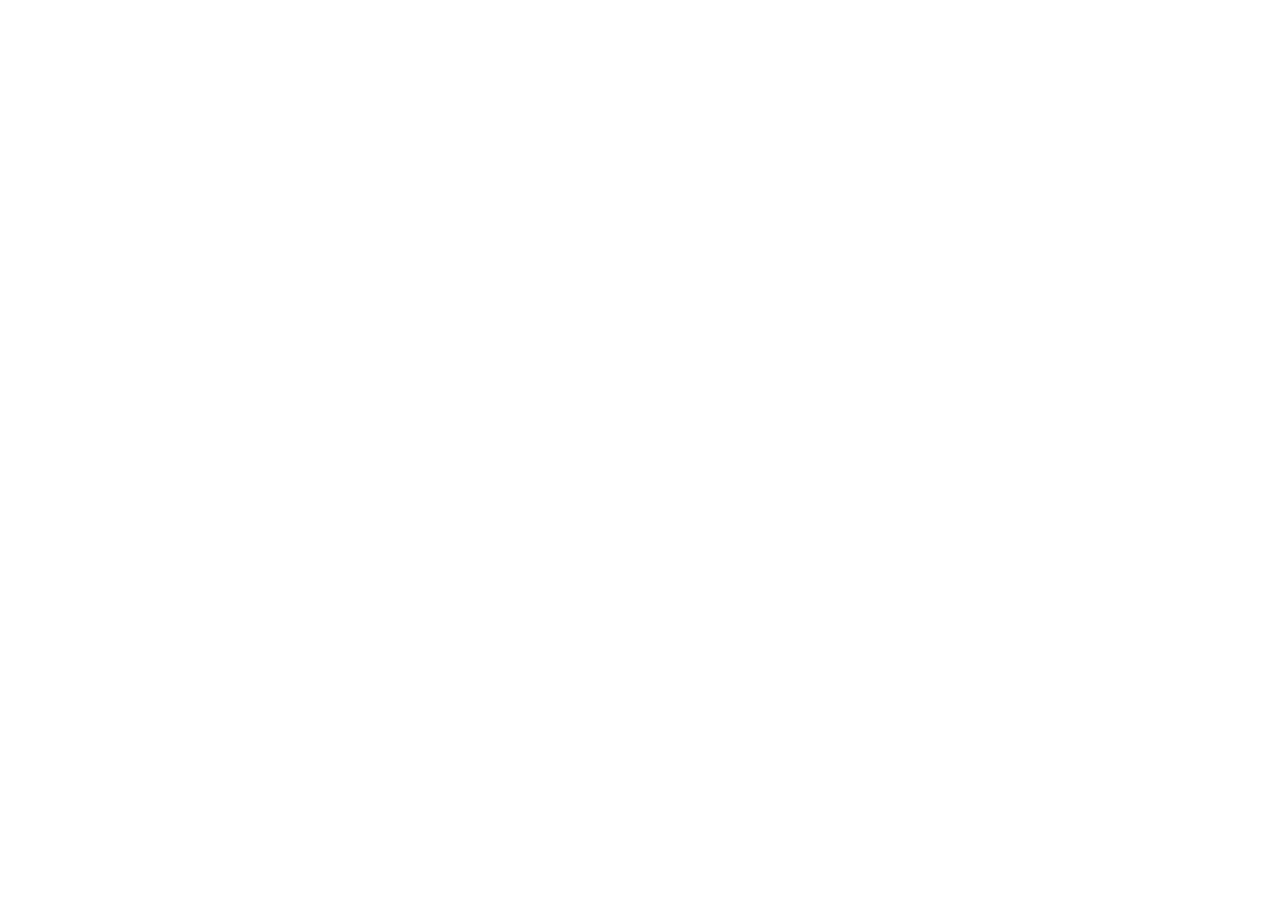
==== frontend/index.html @ 1128c551 "Patient Churn Predictor & Retention Advisor 2 - React + FastAPI + Enriched ML Model" ====
<!doctype html>
<html lang="en">
  <head>
    <meta charset="UTF-8" />
    <link rel="icon" href="data:image/svg+xml,<svg xmlns=%22http://www.w3.org/2000/svg%22 viewBox=%220 0 100 100%22><text y=%22.9em%22 font-size=%2290%22>🏥</text></svg>" />
    <meta name="viewport" content="width=device-width, initial-scale=1.0" />
    <meta name="description" content="AI-powered Patient Churn & Retention Advisor. Predict churn %, diagnosed churn reason, and targeted retention advice." />
    <title>Patient Churn & Retention Advisor 2</title>
  </head>
  <body>
    <div id="root"></div>
    <script type="module" src="/src/main.jsx"></script>
  </body>
</html>
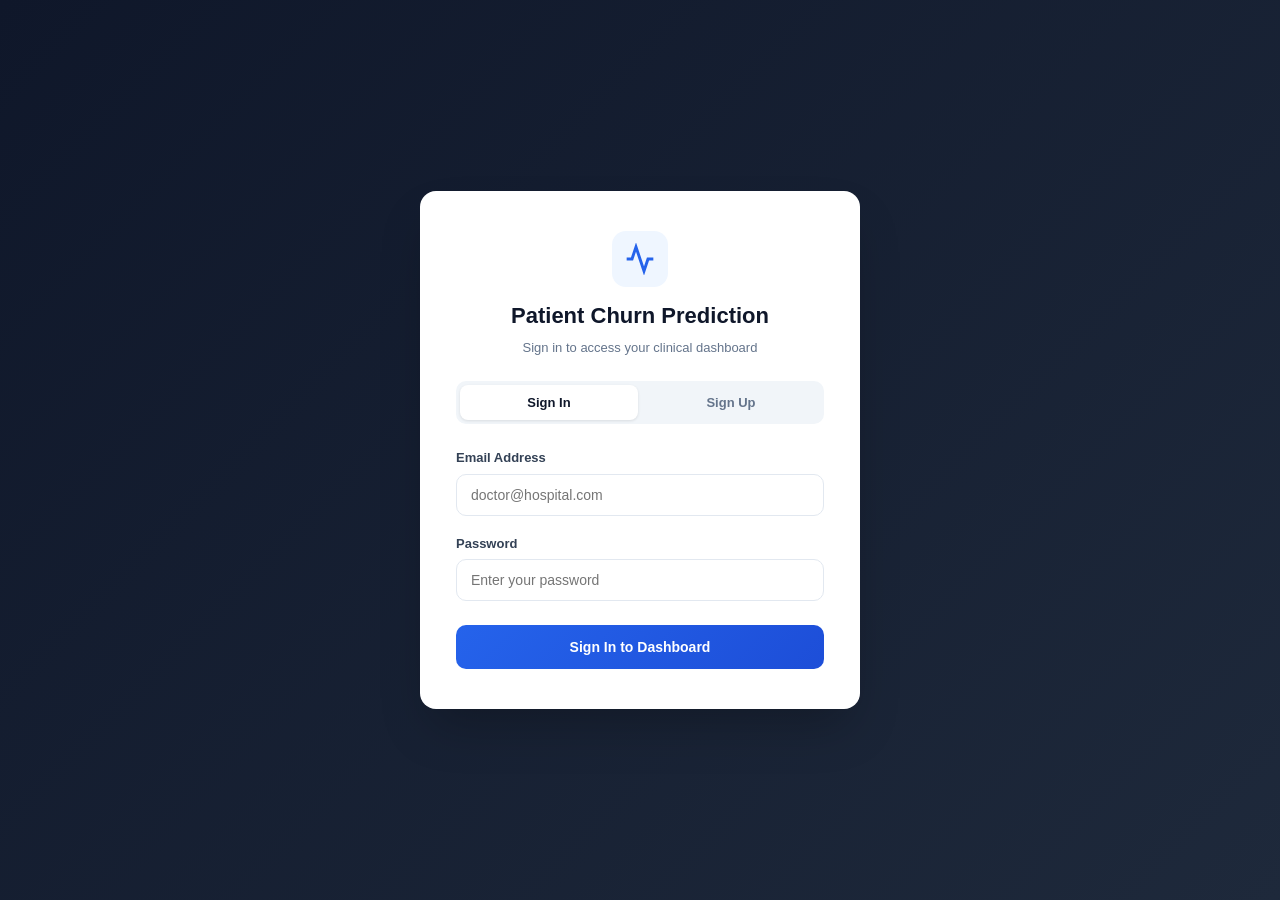
==== commit f1f360a5: "Clean project and fix application runtime" ====
--- a/frontend/index.html
+++ b/frontend/index.html
@@ -1,14 +1,341 @@
-<!doctype html>
+<!DOCTYPE html>
 <html lang="en">
-  <head>
-    <meta charset="UTF-8" />
-    <link rel="icon" href="data:image/svg+xml,<svg xmlns=%22http://www.w3.org/2000/svg%22 viewBox=%220 0 100 100%22><text y=%22.9em%22 font-size=%2290%22>🏥</text></svg>" />
-    <meta name="viewport" content="width=device-width, initial-scale=1.0" />
-    <meta name="description" content="AI-powered Patient Churn & Retention Advisor. Predict churn %, diagnosed churn reason, and targeted retention advice." />
-    <title>Patient Churn & Retention Advisor 2</title>
-  </head>
-  <body>
-    <div id="root"></div>
-    <script type="module" src="/src/main.jsx"></script>
-  </body>
+<head>
+  <meta charset="UTF-8" />
+  <meta name="viewport" content="width=device-width, initial-scale=1.0" />
+  <title>Patient Churn & Retention Advisor</title>
+  <link rel="stylesheet" href="/frontend/style.css" />
+</head>
+<body>
+  <!-- Login View -->
+  <div id="login-view" class="login-page-container hidden">
+    <div class="login-card">
+      <div class="login-header">
+        <div class="login-logo-badge">
+          <svg width="32" height="32" viewBox="0 0 24 24" fill="none" stroke="#2563eb" stroke-width="2.2">
+            <path d="M22 12h-4l-3 9L9 3l-3 9H2" />
+          </svg>
+        </div>
+        <h2>Patient Churn Prediction</h2>
+        <p class="login-subtitle" id="login-subtitle">Sign in to access your clinical dashboard</p>
+      </div>
+
+      <div class="login-tabs">
+        <button type="button" id="tab-signin" class="login-tab active" onclick="setLoginMode('signin')">Sign In</button>
+        <button type="button" id="tab-signup" class="login-tab" onclick="setLoginMode('signup')">Sign Up</button>
+      </div>
+
+      <div id="login-error" class="login-error-banner hidden"></div>
+
+      <form id="login-form" class="login-form" onsubmit="handleLoginSubmit(event)">
+        <div id="login-name-field" class="login-field hidden">
+          <label for="login-name">Full Name</label>
+          <input id="login-name" type="text" placeholder="Dr. Jane Smith" />
+        </div>
+
+        <div class="login-field">
+          <label for="login-email">Email Address</label>
+          <input id="login-email" type="email" placeholder="doctor@hospital.com" required />
+        </div>
+
+        <div class="login-field">
+          <label for="login-password">Password</label>
+          <input id="login-password" type="password" placeholder="Enter your password" required minlength="6" />
+        </div>
+
+        <button type="submit" id="login-submit-btn" class="login-submit-btn">Sign In to Dashboard</button>
+      </form>
+    </div>
+  </div>
+
+  <!-- App Layout -->
+  <div id="app-layout" class="app-layout hidden">
+    <aside class="app-nav-sidebar">
+      <div class="nav-brand">
+        <div class="nav-brand-icon">
+          <svg width="20" height="20" viewBox="0 0 24 24" fill="none" stroke="#ffffff" stroke-width="2.2"><path d="M22 12h-4l-3 9L9 3l-3 9H2" /></svg>
+        </div>
+        <div>
+          <span class="nav-brand-name">Patient Churn</span>
+          <span class="nav-brand-sub">Prediction</span>
+        </div>
+      </div>
+      <nav class="nav-links">
+        <button type="button" id="nav-home" class="nav-link active" onclick="navigate('home')">
+          <span class="nav-icon"><svg width="18" height="18" viewBox="0 0 24 24" fill="none" stroke="currentColor" stroke-width="2" stroke-linecap="round" stroke-linejoin="round"><path d="M3 9l9-7 9 7v11a2 2 0 0 1-2 2H5a2 2 0 0 1-2-2z" /><polyline points="9 22 9 12 15 12 15 22" /></svg></span>
+          <span class="nav-label">Home</span>
+        </button>
+        <button type="button" id="nav-cohort" class="nav-link" onclick="navigate('cohort')">
+          <span class="nav-icon"><svg width="18" height="18" viewBox="0 0 24 24" fill="none" stroke="currentColor" stroke-width="2" stroke-linecap="round" stroke-linejoin="round"><line x1="18" y1="20" x2="18" y2="10" /><line x1="12" y1="20" x2="12" y2="4" /><line x1="6" y1="20" x2="6" y2="14" /></svg></span>
+          <span class="nav-label">Cohort Analysis</span>
+        </button>
+        <button type="button" id="nav-advisor" class="nav-link" onclick="navigate('advisor')">
+          <span class="nav-icon"><svg width="18" height="18" viewBox="0 0 24 24" fill="none" stroke="currentColor" stroke-width="2" stroke-linecap="round" stroke-linejoin="round"><path d="M16 21v-2a4 4 0 0 0-4-4H6a4 4 0 0 0-4 4v2" /><circle cx="9" cy="7" r="4" /><path d="M22 21v-2a4 4 0 0 0-3-3.87" /><path d="M16 3.13a4 4 0 0 1 0 7.75" /></svg></span>
+          <span class="nav-label">Retention Advisor</span>
+        </button>
+      </nav>
+      <div class="nav-user-card">
+        <div class="nav-user-left">
+          <div class="nav-user-avatar" id="nav-user-initial">D</div>
+          <div class="nav-user-info">
+            <span class="nav-user-name" id="nav-user-name">Doctor</span>
+            <span class="nav-user-email" id="nav-user-email">doctor@hospital.com</span>
+          </div>
+        </div>
+        <button class="sidebar-signout-btn" onclick="signout()" title="Sign Out">Sign Out</button>
+      </div>
+    </aside>
+
+    <main class="main-content">
+      <header class="app-header-bar">
+        <div class="header-left">
+          <div class="header-brand">
+            <div class="header-brand-icon">
+              <svg width="22" height="22" viewBox="0 0 24 24" fill="none" stroke="#ffffff" stroke-width="2.2"><path d="M22 12h-4l-3 9L9 3l-3 9H2" /></svg>
+            </div>
+            <div>
+              <span class="header-brand-name">Patient Churn Prediction</span>
+              <span class="header-brand-sub">Patient Retention Advisor</span>
+            </div>
+          </div>
+          <span class="health-badge" id="health-badge"><span class="health-dot"></span> Model Service Connected</span>
+        </div>
+        <div class="header-right">
+          <div class="header-user-welcome">
+            <span class="user-greeting" id="header-greeting">Welcome</span>
+          </div>
+        </div>
+      </header>
+
+      <div class="main-scroll">
+        <!-- HOME VIEW -->
+        <div id="view-home" class="view-section hidden">
+          <div class="view-container">
+            <div class="view-badge">Patient Retention Advisor</div>
+            <h1 class="view-title">Welcome to Patient Churn Prediction</h1>
+            <p class="view-subtitle-blue">Patient Retention & Risk Management Platform</p>
+            <p class="view-desc">Identify churn risk, understand patient needs, and take targeted retention actions.</p>
+
+            <div class="home-cards">
+              <div class="home-card">
+                <div class="home-card-icon" style="background: #eff6ff">
+                  <svg width="28" height="28" viewBox="0 0 24 24" fill="none" stroke="#2563eb" stroke-width="2">
+                    <path d="M16 21v-2a4 4 0 0 0-4-4H6a4 4 0 0 0-4 4v2" />
+                    <circle cx="9" cy="7" r="4" />
+                    <path d="M22 21v-2a4 4 0 0 0-3-3.87" />
+                    <path d="M16 3.13a4 4 0 0 1 0 7.75" />
+                  </svg>
+                </div>
+                <h3>Predict a Patient</h3>
+                <p>Enter individual patient details to predict churn risk and receive a personalized retention recommendation.</p>
+                <button class="home-card-btn primary" onclick="navigate('advisor')">Predict Patient</button>
+              </div>
+
+              <div class="home-card">
+                <div class="home-card-icon" style="background: #f0fdf4">
+                  <svg width="28" height="28" viewBox="0 0 24 24" fill="none" stroke="#22c55e" stroke-width="2">
+                    <line x1="18" y1="20" x2="18" y2="10" />
+                    <line x1="12" y1="20" x2="12" y2="4" />
+                    <line x1="6" y1="20" x2="6" y2="14" />
+                  </svg>
+                </div>
+                <h3>Analyze Patient Dataset</h3>
+                <p>Upload a CSV or Excel dataset to evaluate churn risk across multiple patients, identify at-risk patients, and prioritize retention actions.</p>
+                <button class="home-card-btn outline" onclick="navigate('cohort')">Upload Dataset</button>
+              </div>
+            </div>
+
+            <div class="how-it-works">
+              <h4>HOW PATIENT CHURN PREDICTION WORKS</h4>
+              <div class="steps-row">
+                <div class="step-item">
+                  <div class="step-box"><span class="step-num">STEP 1</span><span class="step-label">Enter Patient Data</span></div>
+                </div>
+                <div class="step-item"><span class="step-arrow">&rarr;</span>
+                  <div class="step-box"><span class="step-num">STEP 2</span><span class="step-label">Predict Churn Risk</span></div>
+                </div>
+                <div class="step-item"><span class="step-arrow">&rarr;</span>
+                  <div class="step-box"><span class="step-num">STEP 3</span><span class="step-label">Get Retention Advice</span></div>
+                </div>
+                <div class="step-item"><span class="step-arrow">&rarr;</span>
+                  <div class="step-box"><span class="step-num">STEP 4</span><span class="step-label">Take Action</span></div>
+                </div>
+              </div>
+            </div>
+
+            <div id="analytics-dashboard" class="hidden" style="margin-top:40px; border-top:1px solid #e5e7eb; padding-top:40px;">
+              <h2 class="view-title" style="font-size:24px;">My Analytics Dashboard</h2>
+              <p class="view-desc" style="margin-bottom:24px;">Track your patient prediction history, cohort uploads, and risk distribution metrics.</p>
+
+              <div class="analytics-cards">
+                <div class="an-card"><span class="an-val" id="an-total">0</span><span class="an-label">Total Evaluated</span></div>
+                <div class="an-card"><span class="an-val" id="an-avg-risk">0%</span><span class="an-label">Avg Churn Risk</span></div>
+                <div class="an-card danger"><span class="an-val" id="an-high">0</span><span class="an-label">High Risk</span></div>
+                <div class="an-card warning"><span class="an-val" id="an-med">0</span><span class="an-label">Medium Risk</span></div>
+                <div class="an-card success"><span class="an-val" id="an-low">0</span><span class="an-label">Low Risk</span></div>
+              </div>
+            </div>
+          </div>
+        </div>
+
+        <!-- COHORT VIEW -->
+        <div id="view-cohort" class="view-section hidden">
+          <div class="view-container" id="cohort-print-area">
+            <div class="view-header-row">
+              <div>
+                <h1 class="view-title">Analyze Patient Cohort</h1>
+                <p class="view-desc">Upload a patient CSV or Excel file to evaluate churn risk across multiple patients and prioritize retention actions.</p>
+              </div>
+              <button id="clear-dataset-btn" class="clear-dataset-btn hidden" onclick="handleClearDataset()">Clear Dataset & Upload New</button>
+            </div>
+
+            <div id="cohort-drop" class="cohort-drop" onclick="document.getElementById('csv-upload').click()">
+              <input type="file" id="csv-upload" accept=".csv" class="hidden" onchange="handleFileUpload(event)" />
+              <div class="drop-icon-box">
+                <svg width="32" height="32" viewBox="0 0 24 24" fill="none" stroke="#2563eb" stroke-width="2">
+                  <path d="M21 15v4a2 2 0 0 1-2 2H5a2 2 0 0 1-2-2v-4" />
+                  <polyline points="17 8 12 3 7 8" />
+                  <line x1="12" y1="3" x2="12" y2="15" />
+                </svg>
+              </div>
+              <p><strong>Drag & drop your patient CSV or Excel file here</strong></p>
+              <p class="drop-hint">or click to browse from your device</p>
+              <button type="button" class="browse-btn" onclick="event.stopPropagation(); document.getElementById('csv-upload').click()">Browse Files</button>
+              <p class="drop-hint">Supported formats: CSV, Excel (.xlsx, .xls)</p>
+            </div>
+
+            <div id="upload-status" class="upload-status hidden" style="text-align:center; padding:20px; font-weight:bold;">Uploading and processing...</div>
+            <div id="upload-error" class="view-error hidden"></div>
+
+            <div id="cohort-content" class="hidden">
+              <div class="cohort-summary">
+                <div class="cs-card total"><span class="cs-label">TOTAL PATIENTS</span><span class="cs-val" id="c-total">0</span></div>
+                <div class="cs-card high"><span class="cs-label">HIGH RISK</span><span class="cs-val" id="c-high">0</span></div>
+                <div class="cs-card medium"><span class="cs-label">MEDIUM RISK</span><span class="cs-val" id="c-med">0</span></div>
+                <div class="cs-card low"><span class="cs-label">LOW RISK</span><span class="cs-val" id="c-low">0</span></div>
+              </div>
+
+          <div class="charts-row">
+            <div class="chart-card">
+              <h3>Patient Risk Distribution</h3>
+              <div class="bar-chart" id="patient-risk-bars"></div>
+            </div>
+            <div class="chart-card">
+              <h3>Churn Probability Distribution</h3>
+              <div class="histogram" id="prob-histogram"></div>
+            </div>
+          </div>
+
+          <div class="chart-card" style="margin-top: 20px;">
+            <h3>Risk Proportion</h3>
+            <div class="risk-pie" id="risk-pie-container"></div>
+          </div>
+
+          <div class="filter-pills" style="display:flex; justify-content:space-between; align-items:center;">
+            <div>
+              <h3>Patients Cohort List</h3>
+              <div class="pills-row" style="margin-top:10px;">
+                <button class="pill active" id="pill-all" onclick="filterCohort('all')">All</button>
+                <button class="pill" id="pill-high" onclick="filterCohort('high')">High Risk</button>
+                <button class="pill" id="pill-medium" onclick="filterCohort('medium')">Medium Risk</button>
+                <button class="pill" id="pill-low" onclick="filterCohort('low')">Low Risk</button>
+              </div>
+            </div>
+            <div style="display:flex; gap:10px; align-items:center;">
+              <select id="cohort-gender-filter" onchange="filterCohortGender(this.value)" style="padding:8px 12px; border-radius:6px; border:1px solid #ccc;">
+                <option value="all">All Genders</option>
+                <option value="male">Male</option>
+                <option value="female">Female</option>
+              </select>
+              <select id="cohort-age-filter" onchange="filterCohortAge(this.value)" style="padding:8px 12px; border-radius:6px; border:1px solid #ccc;">
+                <option value="all">All Ages</option>
+                <option value="<30">&lt; 30</option>
+                <option value="30-50">30 - 50</option>
+                <option value=">50">&gt; 50</option>
+              </select>
+              <input type="text" id="cohort-search" placeholder="Search Patient ID..." onkeyup="filterCohortSearch(event)" style="padding:8px 12px; border-radius:6px; border:1px solid #ccc; min-width:250px;"/>
+            </div>
+          </div>
+
+              <div class="cohort-table-wrap">
+                <table class="cohort-table" id="cohort-table">
+                  <thead id="cohort-table-head"></thead>
+                  <tbody id="cohort-table-body"></tbody>
+                </table>
+              </div>
+
+              <!-- Pagination Controls -->
+              <div id="pagination-controls" class="pagination-controls hidden">
+                <button class="page-btn" id="page-prev" onclick="prevPage()">Previous</button>
+                <span class="page-info">
+                  Page <strong id="page-current">1</strong> of <strong id="page-total">1</strong> (<span id="page-records">0</span> records)
+                </span>
+                <button class="page-btn" id="page-next" onclick="nextPage()">Next</button>
+              </div>
+            </div>
+          </div>
+        </div>
+
+        <!-- ADVISOR VIEW -->
+        <div id="view-advisor" class="view-section hidden">
+          <div class="view-container">
+            <button class="back-btn" onclick="navigate('cohort')" style="background:none;border:none;color:#2563eb;cursor:pointer;font-weight:600;margin-bottom:20px;padding:0;">&larr; Back to Cohort</button>
+            
+            <div id="adv-empty" class="hidden">
+              <h1 class="view-title">Retention Advisor</h1>
+              <p class="view-desc">No patient selected. Please navigate to Cohort Analysis, upload a dataset, and click on a patient.</p>
+            </div>
+
+            <div id="adv-card" class="patient-details-card hidden" style="background:#fff;border-radius:8px;padding:24px;box-shadow:0 4px 6px -1px rgb(0 0 0 / 0.1), 0 2px 4px -2px rgb(0 0 0 / 0.1);margin:0 auto;">
+              <!-- Header -->
+              <div style="display:flex;justify-content:space-between;align-items:center;border-bottom:1px solid #e5e7eb;padding-bottom:16px;margin-bottom:24px;">
+                <div style="display:flex;align-items:center;gap:12px;">
+                  <div style="background:#2563eb;color:white;width:48px;height:48px;border-radius:12px;display:flex;align-items:center;justify-content:center;font-weight:bold;font-size:24px;" id="adv-icon">P</div>
+                  <div>
+                    <h2 style="margin:0;fontSize:22px;color:#111827;">Patient Details — <span id="adv-patient-id"></span></h2>
+                    <p style="margin:0;fontSize:14px;color:#6b7280;">Comprehensive Profile & Churn Assessment</p>
+                  </div>
+                </div>
+              </div>
+
+              <!-- Top Cards -->
+              <div style="display:grid;grid-template-columns:1fr 1fr 1fr;gap:16px;background:#f8fafc;padding:20px;border-radius:8px;margin-bottom:16px;">
+                <div>
+                  <div style="font-size:12px;font-weight:bold;color:#64748b;letter-spacing:0.5px;margin-bottom:8px;">CHURN PROBABILITY</div>
+                  <div style="font-size:28px;font-weight:bold;color:#2563eb;" id="adv-prob">0%</div>
+                </div>
+                <div>
+                  <div style="font-size:12px;font-weight:bold;color:#64748b;letter-spacing:0.5px;margin-bottom:8px;">RISK TIER</div>
+                  <div><span id="adv-risk-tag" style="color:white;padding:6px 12px;border-radius:6px;font-size:14px;font-weight:bold;">Risk</span></div>
+                </div>
+                <div>
+                  <div style="font-size:12px;font-weight:bold;color:#64748b;letter-spacing:0.5px;margin-bottom:8px;">PREDICTION STATUS</div>
+                  <div style="font-size:18px;font-weight:bold;color:#111827;" id="adv-status">Status</div>
+                </div>
+              </div>
+
+              <!-- Primary Reason -->
+              <div style="background:#fef9c3;border:1px solid #fde047;padding:20px;border-radius:8px;margin-bottom:16px;">
+                <div style="font-size:12px;font-weight:bold;color:#854d0e;letter-spacing:0.5px;margin-bottom:8px;">PRIMARY CHURN REASON</div>
+                <div style="font-size:16px;color:#111827;" id="adv-reason">Reason</div>
+              </div>
+
+              <!-- Retention Advice -->
+              <div style="background:#eff6ff;border:1px solid #bfdbfe;padding:20px;border-radius:8px;margin-bottom:32px;">
+                <div style="font-size:12px;font-weight:bold;color:#1e40af;letter-spacing:0.5px;margin-bottom:8px;">RECOMMENDED RETENTION ADVICE</div>
+                <div style="font-size:18px;color:#1e3a8a;line-height:1.6;" id="adv-advice">Advice</div>
+              </div>
+
+              <h3 style="font-size:18px;margin-bottom:16px;color:#111827;font-weight:bold;">Patient Profile Attributes</h3>
+              <div id="adv-attributes" style="display:grid;grid-template-columns:repeat(7, 1fr);gap:16px;">
+                <!-- dynamic attributes -->
+              </div>
+            </div>
+          </div>
+        </div>
+      </div>
+    </main>
+  </div>
+  <script src="/frontend/app.js"></script>
+</body>
 </html>
--- a/frontend/style.css
+++ b/frontend/style.css
@@ -0,0 +1,1850 @@
+/* ═══════════════════════════════════════════════════
+   App Layout
+   ═══════════════════════════════════════════════════ */
+
+.app-layout {
+  display: flex;
+  min-height: 100vh;
+  background: #f8fafc;
+}
+
+.main-content {
+  flex: 1;
+  display: flex;
+  flex-direction: column;
+  min-height: 100vh;
+  overflow: hidden;
+}
+
+.main-scroll {
+  flex: 1;
+  overflow-y: auto;
+  background: #f8fafc;
+}
+.action-toast-banner {
+  position: fixed;
+  bottom: 2rem;
+  right: 2rem;
+  z-index: 100;
+  display: flex;
+  align-items: center;
+  gap: 1rem;
+  background: #ffffff;
+  border: 1px solid #a7f3d0;
+  box-shadow: 0 10px 30px rgba(15, 23, 42, 0.12), 0 0 15px rgba(16, 185, 129, 0.15);
+  border-radius: var(--radius-md);
+  padding: 0.85rem 1.25rem;
+  animation: fadeInUp 0.3s ease;
+}
+
+.toast-content {
+  display: flex;
+  align-items: center;
+  gap: 0.6rem;
+}
+
+.toast-text {
+  font-size: 0.85rem;
+  font-weight: 700;
+  color: #065f46;
+}
+
+.toast-close-btn {
+  background: none;
+  border: none;
+  color: #64748b;
+  cursor: pointer;
+  font-size: 0.85rem;
+}
+
+.toast-close-btn:hover { color: #0f172a; }
+.auth-overlay {
+  position: fixed; top: 0; left: 0; right: 0; bottom: 0;
+  background: rgba(0,0,0,0.5); backdrop-filter: blur(4px);
+  display: flex; align-items: center; justify-content: center;
+  z-index: 1000; animation: fadeIn 0.2s;
+}
+.auth-modal {
+  background: #fff; border-radius: 16px; padding: 36px 32px;
+  width: 420px; max-width: 95vw; position: relative;
+  box-shadow: 0 20px 60px rgba(0,0,0,0.2);
+  animation: slideUp 0.3s ease;
+}
+@keyframes slideUp { from { transform: translateY(30px); opacity: 0; } to { transform: translateY(0); opacity: 1; } }
+@keyframes fadeIn { from { opacity: 0; } to { opacity: 1; } }
+.auth-close {
+  position: absolute; top: 16px; right: 16px;
+  background: none; border: none; font-size: 18px;
+  color: #94a3b8; cursor: pointer;
+}
+.auth-close:hover { color: #334155; }
+.auth-header { text-align: center; margin-bottom: 20px; }
+.auth-logo { display: inline-flex; padding: 10px; background: #eff6ff; border-radius: 12px; margin-bottom: 12px; }
+.auth-header h2 { font-size: 20px; font-weight: 700; color: #0f172a; margin: 0 0 4px; }
+.auth-subtitle { font-size: 13px; color: #64748b; margin: 0; }
+.auth-tabs { display: flex; gap: 4px; background: #f1f5f9; border-radius: 10px; padding: 4px; margin-bottom: 20px; }
+.auth-tab {
+  flex: 1; padding: 8px; border: none; border-radius: 8px;
+  font-size: 13px; font-weight: 600; cursor: pointer;
+  background: transparent; color: #64748b; transition: all 0.2s;
+}
+.auth-tab.active { background: #fff; color: #0f172a; box-shadow: 0 1px 3px rgba(0,0,0,0.1); }
+.auth-error {
+  background: #fef2f2; color: #dc2626; padding: 10px 14px;
+  border-radius: 8px; font-size: 13px; margin-bottom: 16px;
+  border: 1px solid #fecaca;
+}
+.auth-form { display: flex; flex-direction: column; gap: 16px; }
+.auth-field label { display: block; font-size: 13px; font-weight: 600; color: #334155; margin-bottom: 6px; }
+.auth-field input {
+  width: 100%; padding: 10px 14px; border: 1.5px solid #e2e8f0;
+  border-radius: 10px; font-size: 14px; outline: none; transition: border 0.2s;
+  box-sizing: border-box;
+}
+.auth-field input:focus { border-color: #2563eb; box-shadow: 0 0 0 3px rgba(37,99,235,0.1); }
+.auth-submit {
+  padding: 12px; border: none; border-radius: 10px;
+  background: #2563eb; color: #fff; font-size: 14px;
+  font-weight: 600; cursor: pointer; transition: background 0.2s;
+}
+.auth-submit:hover { background: #1d4ed8; }
+.auth-submit:disabled { opacity: 0.6; cursor: not-allowed; }
+.batch-upload { animation: fadeInUp 0.5s ease 0.2s both; }
+.batch-header { display: flex; align-items: center; gap: 0.5rem; margin-bottom: 1.25rem; padding-bottom: 0.75rem; border-bottom: 1px solid var(--border-subtle); }
+.batch-title { font-size: 1rem; font-weight: 700; color: var(--text-primary); }
+
+.drop-zone { border: 2px dashed var(--border-light); border-radius: var(--radius-lg); padding: 2.5rem 2rem; text-align: center; cursor: pointer; transition: all 200ms ease; background: #ffffff; box-shadow: var(--shadow-sm); }
+.drop-zone:hover, .drop-zone.drag-active { border-color: var(--accent-primary); background: rgba(124, 58, 237, 0.03); }
+.drop-zone.has-file { border-style: solid; border-color: var(--accent-primary); padding: 1.25rem 2rem; }
+.file-input-hidden { display: none; }
+
+.drop-prompt { display: flex; flex-direction: column; align-items: center; gap: 0.5rem; }
+.drop-text { font-size: 0.85rem; color: var(--text-secondary); font-weight: 500; }
+.drop-link { color: var(--accent-primary); text-decoration: underline; font-weight: 600; }
+.drop-hint { font-size: 0.7rem; color: var(--text-muted); }
+
+.file-info { display: flex; align-items: center; gap: 0.5rem; justify-content: center; }
+.file-name { font-size: 0.85rem; color: var(--text-primary); font-weight: 600; }
+.file-size { font-size: 0.75rem; color: var(--text-muted); }
+
+.batch-error { margin-top: 0.75rem; padding: 0.65rem 1rem; background: #fef2f2; border: 1px solid #fca5a5; border-radius: var(--radius-sm); font-size: 0.8rem; color: #991b1b; }
+
+.batch-button { margin-top: 1rem; width: 100%; padding: 0.75rem 1.5rem; background: linear-gradient(135deg, #7c3aed 0%, #6366f1 100%); color: white; border: none; border-radius: var(--radius-md); font-family: 'Inter', sans-serif; font-size: 0.85rem; font-weight: 700; cursor: pointer; display: flex; align-items: center; justify-content: center; gap: 0.5rem; transition: all 200ms ease; box-shadow: 0 4px 14px rgba(124, 58, 237, 0.2); }
+.batch-button:hover { transform: translateY(-1px); box-shadow: 0 6px 18px rgba(124, 58, 237, 0.3); }
+
+.batch-results { margin-top: 1.5rem; animation: fadeInUp 0.4s ease; }
+.batch-summary { display: grid; grid-template-columns: repeat(4, 1fr); gap: 0.75rem; margin-bottom: 1.25rem; }
+.batch-stat { background: #ffffff; border: 1px solid var(--border-subtle); border-radius: var(--radius-md); padding: 1rem; text-align: center; box-shadow: var(--shadow-sm); }
+.batch-stat-value { font-size: 1.5rem; font-weight: 800; color: var(--text-primary); }
+.batch-stat-label { font-size: 0.65rem; text-transform: uppercase; letter-spacing: 0.08em; color: var(--text-muted); margin-top: 0.25rem; font-weight: 600; }
+
+.batch-stat-high .batch-stat-value { color: var(--risk-high); }
+.batch-stat-medium .batch-stat-value { color: var(--risk-medium); }
+.batch-stat-low .batch-stat-value { color: var(--risk-low); }
+
+.batch-table-wrapper { overflow-x: auto; border-radius: var(--radius-md); border: 1px solid var(--border-subtle); background: #ffffff; box-shadow: var(--shadow-sm); }
+.batch-table { width: 100%; border-collapse: collapse; font-size: 0.8rem; }
+.batch-table th { background: #f8fafc; padding: 0.65rem 0.85rem; text-align: left; font-size: 0.7rem; text-transform: uppercase; letter-spacing: 0.08em; color: var(--text-muted); font-weight: 700; border-bottom: 1px solid var(--border-subtle); }
+.batch-table td { padding: 0.65rem 0.85rem; border-bottom: 1px solid var(--border-subtle); color: var(--text-secondary); }
+
+.patient-id-col { font-weight: 700; color: var(--accent-primary); font-family: monospace; }
+.churn-pct-col { font-weight: 800; color: var(--text-primary); }
+.reason-col { font-size: 0.78rem; color: var(--text-primary); font-weight: 600; max-width: 220px; }
+.advice-col { font-size: 0.78rem; color: var(--text-secondary); max-width: 320px; }
+
+.risk-badge { display: inline-block; padding: 0.15rem 0.5rem; border-radius: 0.25rem; font-size: 0.7rem; font-weight: 700; text-transform: uppercase; }
+.risk-badge-high { background: #fee2e2; color: #991b1b; }
+.risk-badge-medium { background: #fef3c7; color: #92400e; }
+.risk-badge-low { background: #d1fae5; color: #065f46; }
+.batch-truncated { text-align: center; font-size: 0.75rem; color: var(--text-muted); margin-top: 0.75rem; }
+.feature-chart { animation: fadeInUp 0.5s ease 0.2s both; }
+.chart-header { display: flex; align-items: center; gap: 0.5rem; margin-bottom: 1.5rem; padding-bottom: 0.75rem; border-bottom: 1px solid var(--border-subtle); }
+.chart-title { font-size: 1rem; font-weight: 700; color: var(--text-primary); }
+.chart-bars { display: flex; flex-direction: column; gap: 0.9rem; }
+.feature-bar-row { display: grid; grid-template-columns: 160px 1fr 50px; align-items: center; gap: 0.75rem; }
+.bar-label { font-size: 0.8rem; color: var(--text-secondary); text-align: right; font-weight: 500; }
+.bar-track { height: 10px; background: #e2e8f0; border-radius: 5px; overflow: hidden; }
+.bar-fill { height: 100%; border-radius: 5px; width: 0%; }
+.bar-value { font-size: 0.8rem; font-weight: 700; text-align: right; }
+.app-footer { margin-top: 2rem; padding: 1.5rem 0; border-top: 1px solid var(--border-subtle); }
+.footer-inner { display: flex; align-items: center; justify-content: center; flex-wrap: wrap; gap: 1rem; }
+.footer-brand { display: flex; align-items: center; gap: 0.4rem; }
+.footer-text { font-size: 0.75rem; font-weight: 600; color: var(--text-secondary); }
+.footer-version { background: #f3e8ff; color: var(--accent-primary); padding: 0.1rem 0.4rem; border-radius: 0.25rem; font-size: 0.65rem; font-weight: 700; margin-left: 0.25rem; }
+.footer-divider { width: 1px; height: 14px; background: var(--border-subtle); }
+.footer-meta { display: flex; align-items: center; gap: 0.5rem; font-size: 0.7rem; color: var(--text-muted); font-weight: 500; }
+.footer-sep { opacity: 0.4; }
+.gauge-container {
+  position: relative;
+  display: flex;
+  flex-direction: column;
+  align-items: center;
+  padding: 1rem 0;
+  width: 100%;
+}
+.gauge-svg { width: 200px; height: 200px; }
+.gauge-center {
+  position: absolute;
+  top: 50%; left: 50%;
+  transform: translate(-50%, -55%);
+  text-align: center;
+}
+.gauge-value { font-size: 2rem; font-weight: 800; letter-spacing: -0.02em; }
+.gauge-label { font-size: 0.7rem; color: var(--text-muted); text-transform: uppercase; letter-spacing: 0.1em; }
+.gauge-scale { display: flex; justify-content: space-between; width: 180px; margin-top: -0.5rem; }
+.gauge-scale span { font-size: 0.6rem; font-weight: 500; }
+.scale-low { color: var(--risk-low); opacity: 0.6; }
+.scale-mid { color: var(--risk-medium); opacity: 0.6; }
+.scale-high { color: var(--risk-high); opacity: 0.6; }
+/* Header Bar */
+.app-header-bar {
+  display: flex; justify-content: space-between; align-items: center;
+  padding: 12px 24px; background: #fff;
+  border-bottom: 1px solid #e2e8f0; position: sticky; top: 0; z-index: 100;
+}
+.header-left { display: flex; align-items: center; gap: 16px; }
+.header-brand { display: flex; align-items: center; gap: 10px; }
+.header-brand-icon {
+  width: 36px; height: 36px; border-radius: 10px;
+  background: linear-gradient(135deg, #2563eb, #1e40af);
+  display: flex; align-items: center; justify-content: center;
+}
+.header-brand-name { font-size: 15px; font-weight: 800; color: #0f172a; display: block; line-height: 1.2; }
+.header-brand-sub { font-size: 11px; color: #64748b; display: block; }
+.health-badge {
+  display: inline-flex; align-items: center; gap: 6px;
+  padding: 5px 14px; border-radius: 20px;
+  font-size: 12px; font-weight: 600; color: #059669;
+  background: #ecfdf5; border: 1px solid #a7f3d0;
+}
+.health-dot { width: 8px; height: 8px; border-radius: 50%; background: #22c55e; }
+
+.header-right { display: flex; align-items: center; gap: 12px; }
+.signin-btn {
+  padding: 8px 20px; border: 1.5px solid #2563eb; border-radius: 8px;
+  background: #fff; color: #2563eb; font-size: 13px; font-weight: 600; cursor: pointer;
+}
+.signin-btn:hover { background: #eff6ff; }
+.user-chip {
+  display: flex; align-items: center; gap: 8px;
+  padding: 4px 6px 4px 4px; border-radius: 24px;
+  background: #f8fafc; border: 1px solid #e2e8f0;
+}
+.user-avatar {
+  width: 28px; height: 28px; border-radius: 50%;
+  background: #2563eb; color: #fff; display: flex;
+  align-items: center; justify-content: center;
+  font-size: 12px; font-weight: 700;
+}
+.user-name { font-size: 13px; font-weight: 600; color: #334155; }
+.signout-btn {
+  padding: 4px 12px; border: none; border-radius: 6px;
+  background: #f1f5f9; color: #64748b; font-size: 11px;
+  font-weight: 600; cursor: pointer;
+}
+.signout-btn:hover { background: #e2e8f0; }
+.interventions { animation: fadeInUp 0.5s ease 0.2s both; }
+.interventions-header { display: flex; align-items: center; gap: 0.5rem; margin-bottom: 1.25rem; padding-bottom: 0.75rem; border-bottom: 1px solid var(--border-subtle); }
+.interventions-title { font-size: 1rem; font-weight: 700; color: var(--text-primary); }
+
+.primary-advice-banner {
+  background: linear-gradient(135deg, #ffffff 0%, #f5f3ff 50%, #ecfeff 100%);
+  border: 1px solid rgba(124, 58, 237, 0.2);
+  border-radius: var(--radius-lg);
+  padding: 1.25rem 1.5rem;
+  margin-bottom: 1.5rem;
+  box-shadow: var(--shadow-sm);
+}
+.banner-title { font-size: 0.7rem; letter-spacing: 0.1em; font-weight: 700; color: var(--accent-primary); margin-bottom: 0.4rem; }
+.banner-text { font-size: 0.95rem; color: var(--text-primary); font-weight: 600; }
+
+.interventions-list { display: flex; flex-direction: column; gap: 0.6rem; }
+.intervention-item { display: flex; align-items: center; gap: 0.75rem; padding: 0.85rem 1rem; border-radius: var(--radius-md); border-left: 4px solid; transition: all 150ms ease; background: #ffffff; border: 1px solid var(--border-subtle); box-shadow: var(--shadow-sm); }
+.intervention-item:hover { transform: translateX(4px); box-shadow: var(--shadow-md); }
+
+.intervention-item.intervention-high { border-left-color: var(--risk-high); background: #fef2f2; }
+.intervention-item.intervention-medium { border-left-color: var(--risk-medium); background: #fffbeb; }
+.intervention-item.intervention-low { border-left-color: var(--risk-low); background: #ecfdf5; }
+
+.intervention-text { flex: 1; font-size: 0.85rem; color: var(--text-primary); font-weight: 600; }
+.intervention-badge { font-size: 0.65rem; letter-spacing: 0.08em; font-weight: 700; padding: 0.2rem 0.5rem; border-radius: 0.25rem; }
+.intervention-badge.intervention-high { background: #fee2e2; color: #991b1b; }
+.intervention-badge.intervention-medium { background: #fef3c7; color: #92400e; }
+.intervention-badge.intervention-low { background: #d1fae5; color: #065f46; }
+.metric-card {
+  display: flex;
+  flex-direction: column;
+  align-items: center;
+  padding: 1.25rem 1rem;
+  text-align: center;
+  position: relative;
+  background: #ffffff;
+  border: 1px solid var(--border-subtle);
+  border-radius: var(--radius-lg);
+  box-shadow: var(--shadow-sm);
+  animation: fadeInUp 0.5s ease both;
+  transition: all 200ms ease;
+}
+
+.metric-card:hover {
+  transform: translateY(-2px);
+  box-shadow: var(--shadow-md);
+}
+
+.metric-card::after {
+  content: '';
+  position: absolute;
+  bottom: 0;
+  left: 50%;
+  transform: translateX(-50%);
+  width: 40%;
+  height: 3px;
+  background: var(--metric-accent);
+  border-radius: 2px;
+  opacity: 0.8;
+  transition: all 250ms ease;
+}
+
+.metric-card:hover::after { width: 75%; opacity: 1; }
+.metric-value { font-size: 1.65rem; font-weight: 800; color: var(--text-primary); }
+.metric-label { font-size: 0.65rem; text-transform: uppercase; letter-spacing: 0.1em; color: var(--text-muted); font-weight: 600; margin-top: 0.3rem; }
+.metric-cards-row-grid {
+  display: grid;
+  grid-template-columns: repeat(4, 1fr);
+  gap: 1rem;
+  margin-top: 1rem;
+  animation: fadeInUp 0.5s ease 0.2s both;
+}
+
+@media (max-width: 1024px) {
+  .metric-cards-row-grid {
+    grid-template-columns: repeat(2, 1fr);
+  }
+}
+.modal-overlay {
+  position: fixed;
+  top: 0;
+  left: 0;
+  right: 0;
+  bottom: 0;
+  background: rgba(15, 23, 42, 0.6);
+  backdrop-filter: blur(4px);
+  display: flex;
+  align-items: center;
+  justify-content: center;
+  z-index: 1000;
+  padding: 20px;
+}
+
+.patient-modal {
+  background: #ffffff;
+  border-radius: 16px;
+  width: 640px;
+  max-width: 95vw;
+  max-height: 90vh;
+  display: flex;
+  flex-direction: column;
+  position: relative;
+  box-shadow: 0 20px 50px rgba(0, 0, 0, 0.2);
+  overflow: hidden;
+}
+
+.modal-close-btn {
+  position: absolute;
+  top: 16px;
+  right: 16px;
+  background: none;
+  border: none;
+  font-size: 18px;
+  color: #94a3b8;
+  cursor: pointer;
+  padding: 6px;
+}
+
+.modal-close-btn:hover {
+  color: #334155;
+}
+
+.modal-header {
+  padding: 24px 28px;
+  border-bottom: 1px solid #e2e8f0;
+  display: flex;
+  align-items: center;
+  gap: 16px;
+  background: #f8fafc;
+}
+
+.patient-avatar-badge {
+  width: 44px;
+  height: 44px;
+  border-radius: 12px;
+  background: #2563eb;
+  color: #ffffff;
+  display: flex;
+  align-items: center;
+  justify-content: center;
+  font-size: 18px;
+  font-weight: 800;
+}
+
+.modal-header h2 {
+  font-size: 18px;
+  font-weight: 800;
+  color: #0f172a;
+  margin: 0 0 2px;
+}
+
+.modal-subtitle {
+  font-size: 12px;
+  color: #64748b;
+  margin: 0;
+}
+
+.modal-body {
+  padding: 24px 28px;
+  overflow-y: auto;
+  display: flex;
+  flex-direction: column;
+  gap: 20px;
+}
+
+.modal-summary-bar {
+  display: flex;
+  gap: 16px;
+  background: #f1f5f9;
+  border-radius: 12px;
+  padding: 16px;
+}
+
+.summary-item {
+  flex: 1;
+  display: flex;
+  flex-direction: column;
+  gap: 4px;
+}
+
+.summary-label {
+  font-size: 11px;
+  font-weight: 700;
+  color: #64748b;
+  text-transform: uppercase;
+  letter-spacing: 0.5px;
+}
+
+.summary-val {
+  font-size: 15px;
+  font-weight: 700;
+  color: #0f172a;
+}
+
+.prob-val {
+  font-size: 18px;
+  font-weight: 800;
+  color: #2563eb;
+}
+
+.risk-badge {
+  display: inline-block;
+  padding: 3px 10px;
+  border-radius: 6px;
+  font-size: 11px;
+  font-weight: 700;
+  color: #ffffff;
+  width: fit-content;
+}
+
+.risk-high {
+  background: #ef4444;
+}
+
+.risk-medium {
+  background: #f59e0b;
+}
+
+.risk-low {
+  background: #22c55e;
+}
+
+.modal-diagnosis-section {
+  display: flex;
+  flex-direction: column;
+  gap: 12px;
+}
+
+.diag-card {
+  padding: 16px;
+  border-radius: 10px;
+}
+
+.yellow-card {
+  background: #fef9ec;
+  border: 1px solid #fde68a;
+}
+
+.blue-card {
+  background: #eff6ff;
+  border: 1px solid #bfdbfe;
+}
+
+.card-tag {
+  font-size: 10px;
+  font-weight: 700;
+  color: #64748b;
+  letter-spacing: 0.5px;
+}
+
+.diag-card p {
+  margin: 4px 0 0;
+  font-size: 13px;
+  color: #0f172a;
+  line-height: 1.5;
+}
+
+.attributes-title {
+  font-size: 14px;
+  font-weight: 700;
+  color: #0f172a;
+  margin: 4px 0 0;
+}
+
+.attributes-grid {
+  display: grid;
+  grid-template-columns: repeat(3, 1fr);
+  gap: 10px;
+}
+
+.attr-item {
+  background: #f8fafc;
+  border: 1px solid #e2e8f0;
+  border-radius: 8px;
+  padding: 10px 12px;
+  display: flex;
+  flex-direction: column;
+  gap: 2px;
+}
+
+.attr-label {
+  font-size: 10px;
+  font-weight: 700;
+  color: #64748b;
+  text-transform: uppercase;
+}
+
+.attr-val {
+  font-size: 13px;
+  font-weight: 600;
+  color: #0f172a;
+}
+
+.modal-footer {
+  padding: 16px 28px;
+  border-top: 1px solid #e2e8f0;
+  display: flex;
+  justify-content: flex-end;
+  background: #f8fafc;
+}
+
+.modal-btn-close {
+  padding: 10px 20px;
+  border: 1.5px solid #cbd5e1;
+  border-radius: 8px;
+  background: #ffffff;
+  color: #334155;
+  font-size: 13px;
+  font-weight: 600;
+  cursor: pointer;
+}
+
+.modal-btn-close:hover {
+  background: #f1f5f9;
+}
+.prob-gauge {
+  position: relative; display: inline-flex; flex-direction: column;
+  align-items: center; gap: 8px;
+}
+.gauge-center {
+  position: absolute; top: 0; left: 0; width: 180px; height: 180px;
+  display: flex; flex-direction: column; align-items: center; justify-content: center;
+}
+.gauge-value { font-size: 32px; font-weight: 800; line-height: 1; }
+.gauge-label { font-size: 12px; color: #64748b; font-weight: 500; margin-top: 4px; }
+.gauge-badge {
+  color: #fff; padding: 4px 14px; border-radius: 20px;
+  font-size: 12px; font-weight: 700; text-transform: uppercase;
+  letter-spacing: 0.5px;
+}
+/* ═══════════════════════════════════════════════════════════════════════════
+   Retention Advice Hero Card — Professional & Attractive Design
+   ═══════════════════════════════════════════════════════════════════════════ */
+
+.retention-hero-card {
+  position: relative;
+  border-radius: var(--radius-xl);
+  margin-top: 1.5rem;
+  margin-bottom: 1.5rem;
+  overflow: hidden;
+  animation: fadeInUp 0.5s ease 0.15s both;
+  transition: all var(--transition-normal);
+  background: var(--bg-card);
+  backdrop-filter: blur(16px);
+  border: 1px solid var(--border-subtle);
+  display: flex;
+}
+
+.retention-hero-card.at-risk {
+  background: linear-gradient(135deg, rgba(17, 24, 39, 0.95) 0%, rgba(30, 27, 75, 0.4) 100%);
+  border: 1px solid rgba(139, 92, 246, 0.25);
+  box-shadow: 0 10px 35px rgba(0, 0, 0, 0.5), 0 0 25px rgba(139, 92, 246, 0.1);
+}
+
+.retention-hero-card.satisfied {
+  background: linear-gradient(135deg, rgba(17, 24, 39, 0.95) 0%, rgba(6, 78, 59, 0.3) 100%);
+  border: 1px solid rgba(16, 185, 129, 0.25);
+  box-shadow: 0 10px 35px rgba(0, 0, 0, 0.5), 0 0 25px rgba(16, 185, 129, 0.1);
+}
+
+.retention-accent-bar {
+  width: 5px;
+  background: linear-gradient(180deg, var(--accent-primary) 0%, var(--accent-cyan) 100%);
+}
+
+.at-risk .retention-accent-bar {
+  background: linear-gradient(180deg, var(--risk-high) 0%, var(--accent-primary) 100%);
+}
+
+.satisfied .retention-accent-bar {
+  background: linear-gradient(180deg, var(--risk-low) 0%, var(--accent-cyan) 100%);
+}
+
+.retention-card-content {
+  flex: 1;
+  padding: 1.75rem 2rem;
+  display: flex;
+  flex-direction: column;
+  gap: 1.25rem;
+}
+
+.hero-meta-row {
+  display: flex;
+  align-items: center;
+  justify-content: space-between;
+  margin-bottom: 0.5rem;
+}
+
+.hero-category-tag {
+  font-size: 0.68rem;
+  text-transform: uppercase;
+  letter-spacing: 0.12em;
+  font-weight: 700;
+  color: var(--accent-secondary);
+}
+
+.hero-risk-pill {
+  font-size: 0.65rem;
+  text-transform: uppercase;
+  letter-spacing: 0.1em;
+  font-weight: 700;
+  padding: 0.25rem 0.65rem;
+  border-radius: 2rem;
+}
+
+.pill-high {
+  background: rgba(239, 68, 68, 0.15);
+  color: #fca5a5;
+  border: 1px solid rgba(239, 68, 68, 0.3);
+}
+
+.pill-medium {
+  background: rgba(245, 158, 11, 0.15);
+  color: #fcd34d;
+  border: 1px solid rgba(245, 158, 11, 0.3);
+}
+
+.pill-low {
+  background: rgba(16, 185, 129, 0.15);
+  color: #6ee7b7;
+  border: 1px solid rgba(16, 185, 129, 0.3);
+}
+
+.hero-reason-text {
+  font-size: 1.35rem;
+  font-weight: 700;
+  color: var(--text-primary);
+  line-height: 1.3;
+  letter-spacing: -0.01em;
+}
+
+.hero-advice-header {
+  margin-bottom: 0.5rem;
+}
+
+.hero-advice-tag {
+  font-size: 0.68rem;
+  text-transform: uppercase;
+  letter-spacing: 0.12em;
+  font-weight: 700;
+  color: var(--accent-cyan);
+}
+
+.hero-advice-box {
+  background: rgba(6, 182, 212, 0.05);
+  border: 1px solid rgba(6, 182, 212, 0.2);
+  border-radius: var(--radius-md);
+  padding: 1.1rem 1.35rem;
+  position: relative;
+}
+
+.hero-advice-body {
+  font-size: 0.95rem;
+  color: #f1f5f9;
+  line-height: 1.55;
+  font-weight: 400;
+}
+/* ── Retention Strategy Card Styling (Light Mode) ────────────────────────── */
+.retention-strategy-card {
+  border-radius: var(--radius-xl);
+  padding: 1.75rem;
+  margin-bottom: 1.5rem;
+  border: 1px solid rgba(124, 58, 237, 0.2);
+  background: linear-gradient(135deg, #ffffff 0%, #f5f3ff 50%, #ecfeff 100%);
+  box-shadow: var(--shadow-sm);
+  animation: fadeInUp 0.5s ease 0.1s both;
+}
+
+.strategy-header {
+  display: flex;
+  align-items: center;
+  justify-content: space-between;
+  margin-bottom: 0.85rem;
+}
+
+.strategy-tag {
+  font-size: 0.68rem;
+  text-transform: uppercase;
+  letter-spacing: 0.12em;
+  color: var(--accent-cyan);
+}
+
+.strategy-heading {
+  font-size: 1.15rem;
+  margin-top: 0.2rem;
+  color: var(--text-primary);
+}
+
+.action-active-badge {
+  font-size: 0.72rem;
+  color: #047857;
+  background: #d1fae5;
+  border: 1px solid #a7f3d0;
+  padding: 0.3rem 0.75rem;
+  border-radius: 2rem;
+  font-weight: 700;
+}
+
+.strategy-body {
+  background: #ffffff;
+  border-radius: var(--radius-md);
+  padding: 1.2rem 1.4rem;
+  border: 1px solid var(--border-subtle);
+  box-shadow: var(--shadow-sm);
+  margin-bottom: 1.25rem;
+}
+
+.strategy-text {
+  font-size: 0.95rem;
+  color: var(--text-primary);
+  line-height: 1.55;
+  font-weight: 500;
+}
+
+.strategy-cta-section {
+  display: flex;
+  flex-direction: column;
+  gap: 0.6rem;
+}
+
+.cta-section-label {
+  font-size: 0.65rem;
+  text-transform: uppercase;
+  letter-spacing: 0.1em;
+  font-weight: 700;
+  color: var(--text-muted);
+}
+
+.cta-buttons-grid {
+  display: grid;
+  grid-template-columns: repeat(4, 1fr);
+  gap: 0.75rem;
+}
+
+.cta-btn {
+  display: inline-flex;
+  align-items: center;
+  justify-content: center;
+  gap: 0.5rem;
+  padding: 0.65rem 0.9rem;
+  border-radius: var(--radius-md);
+  font-family: 'Inter', sans-serif;
+  font-size: 0.78rem;
+  font-weight: 600;
+  cursor: pointer;
+  transition: all 200ms ease;
+  border: 1px solid transparent;
+}
+
+.cta-btn-primary {
+  background: #f3e8ff;
+  color: #6d28d9;
+  border-color: #ddd6fe;
+}
+
+.cta-btn-primary:hover {
+  background: #e9d5ff;
+  border-color: #c4b5fd;
+  box-shadow: 0 4px 12px rgba(124, 58, 237, 0.15);
+}
+
+.cta-btn-cyan {
+  background: #cffafe;
+  color: #0e7490;
+  border-color: #a5f3fc;
+}
+
+.cta-btn-cyan:hover {
+  background: #a5f3fc;
+  border-color: #67e8f9;
+  box-shadow: 0 4px 12px rgba(8, 145, 178, 0.15);
+}
+
+.cta-btn-secondary {
+  background: #f1f5f9;
+  color: #334155;
+  border-color: #e2e8f0;
+}
+
+.cta-btn-secondary:hover {
+  background: #e2e8f0;
+  border-color: #cbd5e1;
+}
+
+.cta-btn-emerald {
+  background: #d1fae5;
+  color: #047857;
+  border-color: #a7f3d0;
+}
+
+.cta-btn-emerald:hover {
+  background: #a7f3d0;
+  border-color: #6ee7b7;
+  box-shadow: 0 4px 12px rgba(16, 185, 129, 0.15);
+}
+
+.cta-btn.triggered {
+  background: #059669 !important;
+  color: white !important;
+  border-color: #059669 !important;
+  box-shadow: 0 0 12px rgba(5, 150, 105, 0.3) !important;
+}
+
+@media (max-width: 1024px) {
+  .cta-buttons-grid {
+    grid-template-columns: repeat(2, 1fr);
+  }
+}
+.risk-card {
+  border-radius: var(--radius-xl);
+  padding: 2rem 1.5rem;
+  text-align: center;
+  position: relative;
+  overflow: hidden;
+  transition: all var(--transition-normal);
+  animation: fadeInUp 0.5s ease;
+  width: 100%;
+}
+
+.risk-card.risk-high {
+  background: linear-gradient(135deg, #1a0505 0%, #2d0a0a 50%, #3d1111 100%);
+  border: 1px solid rgba(239, 68, 68, 0.25);
+  box-shadow: 0 0 30px rgba(239, 68, 68, 0.1);
+  animation: fadeInUp 0.5s ease, pulseGlow 3s ease-in-out infinite;
+}
+
+.risk-card.risk-medium {
+  background: linear-gradient(135deg, #1a0f05 0%, #2d1a0a 50%, #3d2211 100%);
+  border: 1px solid rgba(245, 158, 11, 0.25);
+  box-shadow: 0 0 30px rgba(245, 158, 11, 0.1);
+}
+
+.risk-card.risk-low {
+  background: linear-gradient(135deg, #051a0f 0%, #0a2d18 50%, #113d22 100%);
+  border: 1px solid rgba(16, 185, 129, 0.25);
+  box-shadow: 0 0 30px rgba(16, 185, 129, 0.1);
+}
+
+.risk-label {
+  font-size: 0.8rem;
+  text-transform: uppercase;
+  letter-spacing: 0.2em;
+  font-weight: 600;
+  margin-bottom: 0.75rem;
+  display: block;
+}
+
+.risk-pct {
+  font-size: 4rem;
+  line-height: 1;
+  font-weight: 800;
+  letter-spacing: -0.02em;
+}
+
+.risk-pct-symbol {
+  font-size: 2rem;
+  font-weight: 600;
+  opacity: 0.7;
+}
+
+.risk-desc {
+  font-size: 0.8rem;
+  margin-top: 0.75rem;
+  opacity: 0.7;
+}
+
+.risk-high .risk-label, .risk-high .risk-pct { color: #fca5a5; }
+.risk-medium .risk-label, .risk-medium .risk-pct { color: #fcd34d; }
+.risk-low .risk-label, .risk-low .risk-pct { color: #6ee7b7; }
+
+.risk-high .risk-desc { color: rgba(252, 165, 165, 0.6); }
+.risk-medium .risk-desc { color: rgba(252, 211, 77, 0.6); }
+.risk-low .risk-desc { color: rgba(110, 231, 183, 0.6); }
+.risk-pie { display: flex; align-items: center; gap: 24px; flex-wrap: wrap; }
+.pie-legend { display: flex; flex-direction: column; gap: 8px; }
+.pie-legend-item { display: flex; align-items: center; gap: 8px; font-size: 13px; }
+.pie-dot { width: 10px; height: 10px; border-radius: 50%; flex-shrink: 0; }
+.pie-label { color: #334155; font-weight: 600; min-width: 90px; }
+.pie-val { color: #64748b; }
+/* Navigation Sidebar */
+.app-nav-sidebar {
+  width: 240px;
+  min-height: 100vh;
+  background: #ffffff;
+  border-right: 1px solid #e2e8f0;
+  display: flex;
+  flex-direction: column;
+  padding: 20px 12px;
+  box-sizing: border-box;
+  position: sticky;
+  top: 0;
+  height: 100vh;
+}
+
+.nav-brand {
+  display: flex;
+  align-items: center;
+  gap: 12px;
+  padding: 4px 8px;
+  margin-bottom: 28px;
+}
+
+.nav-brand-icon {
+  width: 32px;
+  height: 32px;
+  border-radius: 8px;
+  background: #2563eb;
+  display: flex;
+  align-items: center;
+  justify-content: center;
+  flex-shrink: 0;
+}
+
+.nav-brand-name {
+  font-size: 15px;
+  font-weight: 800;
+  color: #0f172a;
+  display: block;
+  line-height: 1.2;
+}
+
+.nav-brand-sub {
+  font-size: 11px;
+  color: #64748b;
+  display: block;
+}
+
+.nav-links {
+  display: flex;
+  flex-direction: column;
+  gap: 4px;
+  flex: 1;
+}
+
+.nav-link {
+  display: flex;
+  align-items: center;
+  gap: 12px;
+  padding: 10px 14px;
+  border-radius: 10px;
+  border: none;
+  background: transparent;
+  font-size: 13px;
+  font-weight: 500;
+  color: #64748b;
+  cursor: pointer;
+  transition: all 0.15s ease;
+  text-align: left;
+  width: 100%;
+}
+
+.nav-link:hover {
+  background: #f1f5f9;
+  color: #334155;
+}
+
+.nav-link.active {
+  background: #eff6ff;
+  color: #2563eb;
+  font-weight: 700;
+}
+
+.nav-icon {
+  display: flex;
+  align-items: center;
+  justify-content: center;
+}
+
+.nav-user-card {
+  display: flex;
+  align-items: center;
+  justify-content: space-between;
+  gap: 8px;
+  padding: 10px;
+  border-radius: 10px;
+  background: #f8fafc;
+  border: 1px solid #e2e8f0;
+  margin-top: auto;
+}
+
+.nav-user-left {
+  display: flex;
+  align-items: center;
+  gap: 8px;
+  overflow: hidden;
+}
+
+.nav-user-avatar {
+  width: 30px;
+  height: 30px;
+  border-radius: 50%;
+  background: #2563eb;
+  color: #ffffff;
+  display: flex;
+  align-items: center;
+  justify-content: center;
+  font-size: 12px;
+  font-weight: 700;
+  flex-shrink: 0;
+}
+
+.nav-user-info {
+  display: flex;
+  flex-direction: column;
+  overflow: hidden;
+}
+
+.nav-user-name {
+  font-size: 12px;
+  font-weight: 700;
+  color: #0f172a;
+  white-space: nowrap;
+  overflow: hidden;
+  text-overflow: ellipsis;
+}
+
+.nav-user-email {
+  font-size: 10px;
+  color: #94a3b8;
+  white-space: nowrap;
+  overflow: hidden;
+  text-overflow: ellipsis;
+}
+
+.sidebar-signout-btn {
+  padding: 5px 9px;
+  border: 1px solid #cbd5e1;
+  border-radius: 6px;
+  background: #ffffff;
+  color: #475569;
+  font-size: 11px;
+  font-weight: 600;
+  cursor: pointer;
+  white-space: nowrap;
+  transition: all 0.15s ease;
+  flex-shrink: 0;
+}
+
+.sidebar-signout-btn:hover {
+  background: #fef2f2;
+  color: #dc2626;
+  border-color: #fecaca;
+}
+/* ── Unified Risk Summary Card Styling (Light Mode) ────────────────────────── */
+.unified-risk-summary-card {
+  border-radius: var(--radius-xl);
+  padding: 1.75rem;
+  margin-bottom: 1.5rem;
+  background: #ffffff;
+  border: 1px solid var(--border-subtle);
+  box-shadow: var(--shadow-sm);
+  animation: fadeInUp 0.5s ease;
+  position: relative;
+  overflow: hidden;
+}
+
+.unified-risk-summary-card.risk-high {
+  background: linear-gradient(135deg, #ffffff 0%, #fef2f2 100%);
+  border: 1px solid rgba(239, 68, 68, 0.25);
+  box-shadow: 0 4px 20px rgba(239, 68, 68, 0.06);
+}
+
+.unified-risk-summary-card.risk-medium {
+  background: linear-gradient(135deg, #ffffff 0%, #fffbeb 100%);
+  border: 1px solid rgba(245, 158, 11, 0.25);
+  box-shadow: 0 4px 20px rgba(245, 158, 11, 0.06);
+}
+
+.unified-risk-summary-card.risk-low {
+  background: linear-gradient(135deg, #ffffff 0%, #ecfdf5 100%);
+  border: 1px solid rgba(16, 185, 129, 0.25);
+  box-shadow: 0 4px 20px rgba(16, 185, 129, 0.06);
+}
+
+.unified-card-grid {
+  display: grid;
+  grid-template-columns: 240px 1fr;
+  gap: 2rem;
+  align-items: center;
+}
+
+.unified-gauge-col {
+  display: flex;
+  flex-direction: column;
+  align-items: center;
+  border-right: 1px solid var(--border-subtle);
+  padding-right: 1.5rem;
+}
+
+.unified-risk-badge-wrapper {
+  margin-top: -0.5rem;
+}
+
+.unified-risk-pill {
+  font-size: 0.7rem;
+  font-weight: 700;
+  letter-spacing: 0.1em;
+  padding: 0.35rem 0.85rem;
+  border-radius: 2rem;
+  text-transform: uppercase;
+}
+
+.pill-high { background: #fee2e2; color: #b91c1c; border: 1px solid #fca5a5; }
+.pill-medium { background: #fef3c7; color: #b45309; border: 1px solid #fde68a; }
+.pill-low { background: #d1fae5; color: #047857; border: 1px solid #a7f3d0; }
+
+.unified-cause-col {
+  display: flex;
+  flex-direction: column;
+  gap: 0.75rem;
+}
+
+.cause-panel-header {
+  display: flex;
+  align-items: center;
+  justify-content: space-between;
+}
+
+.cause-tag {
+  font-size: 0.68rem;
+  text-transform: uppercase;
+  letter-spacing: 0.12em;
+  font-weight: 700;
+  color: var(--accent-primary);
+}
+
+.cause-status-indicator {
+  font-size: 0.65rem;
+  color: var(--accent-cyan);
+  background: rgba(8, 145, 178, 0.08);
+  padding: 0.2rem 0.55rem;
+  border-radius: 0.25rem;
+  font-weight: 600;
+}
+
+.cause-title-text {
+  font-size: 1.45rem;
+  font-weight: 800;
+  color: var(--text-primary);
+  line-height: 1.3;
+}
+
+.cause-description-text {
+  font-size: 0.88rem;
+  color: var(--text-secondary);
+  line-height: 1.5;
+}
+
+.cause-metrics-row {
+  display: flex;
+  gap: 1.5rem;
+  margin-top: 0.5rem;
+  padding-top: 0.75rem;
+  border-top: 1px solid var(--border-subtle);
+}
+
+.cause-mini-stat {
+  display: flex;
+  flex-direction: column;
+  gap: 0.15rem;
+}
+
+.mini-stat-label {
+  font-size: 0.65rem;
+  text-transform: uppercase;
+  letter-spacing: 0.08em;
+  color: var(--text-muted);
+}
+
+.mini-stat-val {
+  font-size: 0.82rem;
+  font-weight: 700;
+  color: var(--text-primary);
+}
+
+@media (max-width: 768px) {
+  .unified-card-grid {
+    grid-template-columns: 1fr;
+  }
+  .unified-gauge-col {
+    border-right: none;
+    border-bottom: 1px solid var(--border-subtle);
+    padding-right: 0;
+    padding-bottom: 1.5rem;
+  }
+}
+.whatif-card {
+  background: #fff; border-radius: 16px; border: 1px solid #e2e8f0;
+  overflow: hidden;
+}
+.whatif-header {
+  display: flex; align-items: center; gap: 14px;
+  padding: 20px 24px; border-bottom: 1px solid #f1f5f9;
+  background: linear-gradient(135deg, #eff6ff, #f8fafc);
+}
+.whatif-icon { font-size: 28px; }
+.whatif-header h3 { margin: 0; font-size: 16px; color: #0f172a; font-weight: 700; }
+.whatif-header p { margin: 2px 0 0; font-size: 12px; color: #64748b; }
+.whatif-body { display: flex; gap: 32px; padding: 24px; flex-wrap: wrap; }
+.whatif-sliders { flex: 1; min-width: 260px; display: flex; flex-direction: column; gap: 20px; }
+.whatif-slider-header { display: flex; justify-content: space-between; align-items: center; margin-bottom: 6px; }
+.whatif-slider-header label { font-size: 13px; font-weight: 600; color: #334155; }
+.whatif-val {
+  font-size: 13px; font-weight: 700; color: #2563eb;
+  background: #eff6ff; padding: 2px 10px; border-radius: 6px;
+}
+.whatif-slider input[type="range"] {
+  width: 100%; accent-color: #2563eb; height: 6px;
+}
+.whatif-range { display: flex; justify-content: space-between; font-size: 11px; color: #94a3b8; }
+.whatif-btn {
+  padding: 12px; border: none; border-radius: 10px;
+  background: linear-gradient(135deg, #2563eb, #1e40af);
+  color: #fff; font-weight: 700; font-size: 14px;
+  cursor: pointer; transition: transform 0.15s, box-shadow 0.15s;
+}
+.whatif-btn:hover { transform: translateY(-1px); box-shadow: 0 4px 12px rgba(37,99,235,0.3); }
+.whatif-btn:disabled { opacity: 0.6; cursor: not-allowed; transform: none; }
+.whatif-result {
+  flex: 1; min-width: 200px;
+  display: flex; flex-direction: column; align-items: center;
+  justify-content: center; gap: 16px;
+}
+.whatif-reason { text-align: center; font-size: 13px; color: #334155; max-width: 240px; }
+.whatif-reason strong { color: #64748b; font-size: 11px; text-transform: uppercase; letter-spacing: 0.5px; }
+.whatif-reason p { margin: 4px 0 0; }
+.whatif-placeholder { text-align: center; color: #94a3b8; padding: 40px 20px; }
+.whatif-placeholder span { font-size: 40px; display: block; margin-bottom: 12px; }
+.whatif-placeholder p { font-size: 13px; }
+/* ═══════════════════════════════════════════════════
+   Global Styles — Patient Churn Prediction
+   ═══════════════════════════════════════════════════ */
+
+@import url('https://fonts.googleapis.com/css2?family=Inter:wght@400;500;600;700;800&display=swap');
+
+*, *::before, *::after {
+  margin: 0; padding: 0; box-sizing: border-box;
+}
+
+:root {
+  --font-family: 'Inter', -apple-system, BlinkMacSystemFont, 'Segoe UI', sans-serif;
+  --color-bg: #f8fafc;
+  --color-text: #0f172a;
+  --color-text-muted: #64748b;
+  --color-primary: #2563eb;
+  --color-primary-dark: #1e40af;
+  --color-border: #e2e8f0;
+  --color-success: #22c55e;
+  --color-warning: #f59e0b;
+  --color-danger: #ef4444;
+  --radius: 10px;
+}
+
+html {
+  font-size: 16px;
+  -webkit-font-smoothing: antialiased;
+  -moz-osx-font-smoothing: grayscale;
+}
+
+body {
+  font-family: var(--font-family);
+  background: var(--color-bg);
+  color: var(--color-text);
+  line-height: 1.5;
+}
+
+a { color: var(--color-primary); text-decoration: none; }
+a:hover { text-decoration: underline; }
+
+/* Scrollbar */
+::-webkit-scrollbar { width: 6px; }
+::-webkit-scrollbar-track { background: transparent; }
+::-webkit-scrollbar-thumb { background: #cbd5e1; border-radius: 3px; }
+::-webkit-scrollbar-thumb:hover { background: #94a3b8; }
+
+/* Focus ring */
+:focus-visible { outline: 2px solid var(--color-primary); outline-offset: 2px; }
+
+/* Selection */
+::selection { background: #bfdbfe; color: #1e3a5f; }
+
+/* Spinner */
+.spinner {
+  display: inline-block;
+  width: 16px; height: 16px;
+  border: 2px solid rgba(255,255,255,0.3);
+  border-top-color: #fff;
+  border-radius: 50%;
+  animation: spin 0.6s linear infinite;
+  margin-right: 6px;
+}
+@keyframes spin { to { transform: rotate(360deg); } }
+.login-page-container {
+  min-height: 100vh;
+  width: 100vw;
+  display: flex;
+  align-items: center;
+  justify-content: center;
+  background: linear-gradient(135deg, #0f172a 0%, #1e293b 100%);
+  padding: 20px;
+  box-sizing: border-box;
+}
+
+.login-card {
+  background: #ffffff;
+  border-radius: 16px;
+  padding: 40px 36px;
+  width: 440px;
+  max-width: 100%;
+  box-shadow: 0 25px 50px -12px rgba(0, 0, 0, 0.25);
+}
+
+.login-header {
+  text-align: center;
+  margin-bottom: 24px;
+}
+
+.login-logo-badge {
+  display: inline-flex;
+  padding: 12px;
+  background: #eff6ff;
+  border-radius: 14px;
+  margin-bottom: 12px;
+}
+
+.login-header h2 {
+  font-size: 22px;
+  font-weight: 800;
+  color: #0f172a;
+  margin: 0 0 6px;
+}
+
+.login-subtitle {
+  font-size: 13px;
+  color: #64748b;
+  margin: 0;
+}
+
+.login-tabs {
+  display: flex;
+  gap: 4px;
+  background: #f1f5f9;
+  border-radius: 10px;
+  padding: 4px;
+  margin-bottom: 24px;
+}
+
+.login-tab {
+  flex: 1;
+  padding: 10px;
+  border: none;
+  border-radius: 8px;
+  font-size: 13px;
+  font-weight: 600;
+  cursor: pointer;
+  background: transparent;
+  color: #64748b;
+  transition: all 0.2s ease;
+}
+
+.login-tab.active {
+  background: #ffffff;
+  color: #0f172a;
+  box-shadow: 0 1px 3px rgba(0, 0, 0, 0.1);
+}
+
+.login-error-banner {
+  background: #fef2f2;
+  color: #dc2626;
+  padding: 12px 14px;
+  border-radius: 8px;
+  font-size: 13px;
+  margin-bottom: 18px;
+  border: 1px solid #fecaca;
+}
+
+.login-form {
+  display: flex;
+  flex-direction: column;
+  gap: 18px;
+}
+
+.login-field label {
+  display: block;
+  font-size: 13px;
+  font-weight: 600;
+  color: #334155;
+  margin-bottom: 6px;
+}
+
+.login-field input {
+  width: 100%;
+  padding: 12px 14px;
+  border: 1.5px solid #e2e8f0;
+  border-radius: 10px;
+  font-size: 14px;
+  outline: none;
+  transition: border 0.2s;
+  box-sizing: border-box;
+}
+
+.login-field input:focus {
+  border-color: #2563eb;
+  box-shadow: 0 0 0 3px rgba(37, 99, 235, 0.1);
+}
+
+.login-submit-btn {
+  padding: 14px;
+  border: none;
+  border-radius: 10px;
+  background: linear-gradient(135deg, #2563eb 0%, #1d4ed8 100%);
+  color: #ffffff;
+  font-size: 14px;
+  font-weight: 700;
+  cursor: pointer;
+  transition: all 0.2s ease;
+  margin-top: 6px;
+}
+
+.login-submit-btn:hover {
+  box-shadow: 0 4px 12px rgba(37, 99, 235, 0.3);
+}
+
+.login-submit-btn:disabled {
+  opacity: 0.6;
+  cursor: not-allowed;
+}
+/* ═══════════════════════════════════════════════════
+   Views — Shared Styles
+   ═══════════════════════════════════════════════════ */
+.view-container { padding: 28px 32px; max-width: 100%; }
+
+.view-header-row {
+  display: flex;
+  justify-content: space-between;
+  align-items: flex-start;
+  gap: 16px;
+}
+
+.view-badge {
+  display: inline-block; padding: 4px 14px; border-radius: 20px;
+  font-size: 12px; font-weight: 600; color: #2563eb;
+  background: #eff6ff; border: 1px solid #dbeafe; margin-bottom: 12px;
+}
+.view-title { font-size: 26px; font-weight: 800; color: #0f172a; margin: 0 0 4px; }
+.view-subtitle-blue { color: #2563eb; font-size: 16px; font-weight: 600; margin: 0 0 8px; }
+.view-desc { color: #64748b; font-size: 14px; margin: 0 0 28px; }
+.view-error {
+  background: #fef2f2; color: #dc2626; padding: 12px 16px;
+  border-radius: 10px; font-size: 13px; margin-bottom: 16px;
+  border: 1px solid #fecaca;
+}
+
+/* ─── Home View ─────────────────────────────────── */
+.home-cards { display: grid; grid-template-columns: 1fr 1fr; gap: 20px; margin-bottom: 32px; }
+.home-card {
+  background: #fff; border: 1px solid #e2e8f0; border-radius: 14px;
+  padding: 28px; transition: box-shadow 0.2s;
+}
+.home-card:hover { box-shadow: 0 4px 16px rgba(0,0,0,0.06); }
+.home-card-icon {
+  width: 48px; height: 48px; border-radius: 12px;
+  display: flex; align-items: center; justify-content: center; margin-bottom: 16px;
+}
+.home-card h3 { font-size: 18px; font-weight: 700; color: #0f172a; margin: 0 0 8px; }
+.home-card p { font-size: 13px; color: #64748b; line-height: 1.6; margin: 0 0 20px; }
+.home-card-btn {
+  width: 100%; padding: 12px; border-radius: 10px; font-size: 14px;
+  font-weight: 600; cursor: pointer; transition: all 0.2s;
+}
+.home-card-btn.primary {
+  background: #2563eb; color: #fff; border: none;
+}
+.home-card-btn.primary:hover { background: #1d4ed8; }
+.home-card-btn.outline {
+  background: #fff; color: #334155; border: 1.5px solid #e2e8f0;
+}
+.home-card-btn.outline:hover { border-color: #2563eb; color: #2563eb; }
+
+.how-it-works {
+  background: #fff; border: 1px solid #e2e8f0; border-radius: 14px;
+  padding: 24px 28px;
+}
+.how-it-works h4 { font-size: 13px; color: #334155; font-weight: 700; letter-spacing: 0.5px; margin: 0 0 20px; }
+.steps-row { display: flex; align-items: center; gap: 8px; flex-wrap: wrap; }
+.step-item { display: flex; align-items: center; gap: 8px; }
+.step-arrow { color: #94a3b8; font-size: 16px; }
+.step-box {
+  background: #f8fafc; border: 1px solid #e2e8f0; border-radius: 10px;
+  padding: 12px 20px; display: flex; flex-direction: column; gap: 4px;
+}
+.step-num { font-size: 11px; font-weight: 700; color: #2563eb; }
+.step-label { font-size: 13px; font-weight: 600; color: #0f172a; }
+
+/* ─── Assessment Form ───────────────────────────── */
+.assessment-form {
+  background: #fff; border: 1px solid #e2e8f0; border-radius: 14px;
+  padding: 32px; display: flex; flex-direction: column; gap: 28px;
+}
+.form-section h3 {
+  font-size: 15px; font-weight: 700; color: #0f172a;
+  display: flex; align-items: center; gap: 8px; margin: 0 0 16px;
+}
+.section-badge { margin-left: auto; font-size: 11px; color: #2563eb; font-weight: 600; background: #eff6ff; padding: 3px 10px; border-radius: 6px; }
+.form-grid-4 { display: grid; grid-template-columns: repeat(4, 1fr); gap: 16px; margin-bottom: 16px; }
+.form-grid-3 { display: grid; grid-template-columns: repeat(3, 1fr); gap: 16px; margin-bottom: 16px; }
+.form-grid-2 { display: grid; grid-template-columns: repeat(2, 1fr); gap: 16px; }
+.form-field label {
+  display: block; font-size: 12px; font-weight: 700; color: #334155; margin-bottom: 6px;
+}
+.form-field .req { color: #ef4444; }
+.form-field input, .form-field select {
+  width: 100%; padding: 10px 12px; border: 1.5px solid #e2e8f0;
+  border-radius: 8px; font-size: 14px; outline: none;
+  box-sizing: border-box; transition: border 0.2s;
+}
+.form-field input:focus, .form-field select:focus { border-color: #2563eb; box-shadow: 0 0 0 3px rgba(37,99,235,0.1); }
+.field-hint { display: block; font-size: 11px; color: #94a3b8; margin-top: 4px; }
+.form-submit-row { display: flex; justify-content: flex-end; }
+.predict-btn {
+  padding: 12px 28px; border: none; border-radius: 10px;
+  background: linear-gradient(135deg, #2563eb, #1e40af);
+  color: #fff; font-size: 14px; font-weight: 700; cursor: pointer;
+  transition: transform 0.15s, box-shadow 0.15s;
+}
+.predict-btn:hover { transform: translateY(-1px); box-shadow: 0 4px 14px rgba(37,99,235,0.3); }
+.predict-btn:disabled { opacity: 0.6; cursor: not-allowed; transform: none; }
+
+/* ─── Prediction Results ────────────────────────── */
+.prediction-results { margin-top: 32px; }
+.results-title { font-size: 20px; font-weight: 700; color: #0f172a; margin: 0 0 20px; }
+.results-grid { display: grid; grid-template-columns: auto 1fr; gap: 24px; }
+.results-gauge-card {
+  background: #fff; border: 1px solid #e2e8f0; border-radius: 14px;
+  padding: 28px; display: flex; flex-direction: column; align-items: center; gap: 12px;
+}
+.prediction-label { font-size: 14px; color: #334155; }
+.results-info-card { display: flex; flex-direction: column; gap: 16px; }
+.result-block {
+  padding: 20px; border-radius: 12px;
+}
+.reason-block { background: #fef9ec; border: 1px solid #fde68a; }
+.advice-block { background: #eff6ff; border: 1px solid #bfdbfe; }
+.result-block-label { font-size: 11px; font-weight: 700; color: #64748b; text-transform: uppercase; letter-spacing: 0.5px; }
+.result-block p { margin: 6px 0 0; font-size: 14px; color: #0f172a; line-height: 1.6; }
+
+.interventions-section, .contributions-section {
+  margin-top: 24px; background: #fff; border: 1px solid #e2e8f0;
+  border-radius: 14px; padding: 24px;
+}
+.interventions-section h3, .contributions-section h3 {
+  font-size: 16px; font-weight: 700; color: #0f172a; margin: 0 0 16px;
+}
+.interventions-grid { display: flex; flex-wrap: wrap; gap: 10px; }
+.intervention-chip {
+  display: flex; align-items: center; gap: 8px;
+  padding: 10px 16px; border-radius: 10px; font-size: 13px;
+  background: #f8fafc; border: 1px solid #e2e8f0;
+}
+.intervention-chip.high { border-color: #fecaca; background: #fef2f2; }
+.intervention-chip.medium { border-color: #fde68a; background: #fef9ec; }
+.priority-dot { width: 8px; height: 8px; border-radius: 50%; margin-left: auto; }
+.priority-dot.high { background: #ef4444; }
+.priority-dot.medium { background: #f59e0b; }
+.priority-dot.low { background: #22c55e; }
+
+.contribution-bars { display: flex; flex-direction: column; gap: 12px; }
+.contribution-row { display: flex; align-items: center; gap: 12px; }
+.contrib-label { font-size: 12px; color: #334155; min-width: 140px; font-weight: 600; }
+.contrib-bar-track { flex: 1; height: 10px; background: #f1f5f9; border-radius: 5px; overflow: hidden; }
+.contrib-bar-fill { height: 100%; border-radius: 5px; transition: width 0.6s ease; }
+.contrib-val { font-size: 12px; font-weight: 700; color: #64748b; min-width: 36px; text-align: right; }
+
+/* ─── Cohort Analysis View ──────────────────────── */
+.cohort-drop {
+  border: 2px dashed #cbd5e1; border-radius: 14px; padding: 40px;
+  text-align: center; cursor: pointer; transition: all 0.2s;
+  background: #fafbfc; margin-bottom: 20px;
+}
+.cohort-drop:hover, .cohort-drop.active { border-color: #2563eb; background: #eff6ff; }
+.drop-icon-box {
+  display: flex; align-items: center; justify-content: center; margin-bottom: 12px;
+}
+.drop-hint { font-size: 12px; color: #94a3b8; margin: 4px 0; }
+.browse-btn {
+  padding: 8px 20px; border: 1.5px solid #e2e8f0; border-radius: 8px;
+  background: #fff; color: #334155; font-size: 13px; cursor: pointer;
+  margin: 8px 0;
+}
+
+.cohort-file-card {
+  display: flex; align-items: center; justify-content: space-between;
+  background: #ffffff; border: 1px solid #e2e8f0; border-radius: 12px;
+  padding: 16px 20px; margin-bottom: 20px;
+}
+.file-info-left { display: flex; align-items: center; gap: 12px; }
+.file-type-badge {
+  background: #eff6ff; color: #2563eb; font-size: 11px; font-weight: 700;
+  padding: 4px 8px; border-radius: 6px;
+}
+.file-name { font-size: 14px; font-weight: 700; color: #0f172a; }
+.file-size { font-size: 12px; color: #64748b; margin-left: 6px; }
+.file-actions { display: flex; align-items: center; gap: 12px; }
+.file-status-tag { font-size: 12px; color: #059669; font-weight: 600; background: #ecfdf5; padding: 4px 10px; border-radius: 6px; }
+.clear-link-btn {
+  background: none; border: none; color: #dc2626; font-size: 12px;
+  font-weight: 600; cursor: pointer; text-decoration: underline;
+}
+.clear-dataset-btn {
+  padding: 8px 16px; border: 1px solid #fecaca; border-radius: 8px;
+  background: #fef2f2; color: #dc2626; font-size: 13px; font-weight: 600;
+  cursor: pointer; transition: all 0.15s ease;
+}
+.clear-dataset-btn:hover { background: #fee2e2; }
+.clear-dataset-btn.secondary {
+  background: #ffffff; border-color: #cbd5e1; color: #475569;
+}
+.clear-dataset-btn.secondary:hover { background: #f1f5f9; }
+
+.cohort-preview {
+  background: #fff; border: 1px solid #e2e8f0; border-radius: 14px;
+  padding: 20px; margin-bottom: 20px;
+}
+.preview-header { display: flex; justify-content: space-between; font-size: 13px; color: #334155; font-weight: 600; margin-bottom: 12px; }
+.preview-table-wrap { overflow-x: auto; }
+.preview-table { width: 100%; border-collapse: collapse; font-size: 12px; }
+.preview-table th { background: #f8fafc; padding: 8px 12px; text-align: left; font-weight: 700; color: #334155; border-bottom: 2px solid #e2e8f0; }
+.preview-table td { padding: 6px 12px; border-bottom: 1px solid #f1f5f9; color: #64748b; }
+
+.cohort-analyze-row { display: flex; justify-content: flex-end; margin-bottom: 20px; }
+
+.cohort-results-header {
+  display: flex; align-items: center; justify-content: space-between; margin-bottom: 20px;
+}
+.cohort-results-header h2 { font-size: 20px; font-weight: 700; color: #0f172a; margin: 0; }
+.cohort-count { font-size: 12px; color: #2563eb; background: #eff6ff; padding: 4px 12px; border-radius: 20px; font-weight: 600; display: inline-block; margin-top: 4px; }
+.results-actions { display: flex; gap: 12px; }
+
+.cohort-summary { display: grid; grid-template-columns: repeat(4, 1fr); gap: 16px; margin-bottom: 24px; }
+.cs-card {
+  background: #fff; border-radius: 12px; padding: 16px 20px;
+  border-left: 4px solid #e2e8f0;
+}
+.cs-card.total { border-left-color: #2563eb; }
+.cs-card.high { border-left-color: #ef4444; }
+.cs-card.medium { border-left-color: #f59e0b; }
+.cs-card.low { border-left-color: #22c55e; }
+.cs-label { font-size: 10px; font-weight: 700; color: #64748b; text-transform: uppercase; letter-spacing: 0.5px; display: block; }
+.cs-val { font-size: 24px; font-weight: 800; color: #0f172a; display: block; margin-top: 4px; }
+.cs-val small { font-size: 14px; font-weight: 600; color: #64748b; }
+
+.charts-row { display: grid; grid-template-columns: 1fr 1fr; gap: 20px; margin-bottom: 20px; }
+.chart-card {
+  background: #fff; border: 1px solid #e2e8f0; border-radius: 14px; padding: 24px;
+}
+.chart-card h3 { font-size: 15px; font-weight: 700; color: #0f172a; margin: 0 0 16px; }
+
+.bar-chart { display: flex; justify-content: center; gap: 40px; align-items: flex-end; height: 160px; }
+.bar-item { display: flex; flex-direction: column; align-items: center; gap: 6px; }
+.bar-track { width: 48px; height: 120px; background: #f1f5f9; border-radius: 8px 8px 0 0; display: flex; align-items: flex-end; }
+.bar-fill { width: 100%; border-radius: 8px 8px 0 0; transition: height 0.6s ease; min-height: 4px; }
+.bar-label { font-size: 11px; color: #64748b; font-weight: 600; }
+.bar-value { font-size: 14px; font-weight: 800; color: #0f172a; }
+
+.histogram { display: flex; justify-content: center; gap: 16px; align-items: flex-end; height: 160px; }
+.hist-bar { display: flex; flex-direction: column; align-items: center; gap: 6px; }
+.hist-track { width: 40px; height: 120px; background: #f1f5f9; border-radius: 6px 6px 0 0; display: flex; align-items: flex-end; }
+.hist-fill { width: 100%; background: #3b82f6; border-radius: 6px 6px 0 0; transition: height 0.6s ease; min-height: 2px; }
+.hist-label { font-size: 10px; color: #64748b; }
+.hist-value { font-size: 12px; font-weight: 700; color: #0f172a; }
+
+.filter-pills { margin-top: 24px; }
+.filter-pills h3 { font-size: 16px; font-weight: 700; color: #0f172a; margin: 0 0 12px; }
+.pills-row { display: flex; gap: 8px; margin-bottom: 16px; }
+.pill {
+  padding: 8px 18px; border-radius: 20px; border: 1.5px solid #e2e8f0;
+  background: #fff; font-size: 13px; font-weight: 600; color: #64748b;
+  cursor: pointer; transition: all 0.2s;
+}
+.pill.active { background: #2563eb; color: #fff; border-color: #2563eb; }
+.pill:hover:not(.active) { border-color: #2563eb; color: #2563eb; }
+
+.cohort-table-wrap { overflow-x: auto; background: #ffffff; border-radius: 12px; border: 1px solid #e2e8f0; }
+.cohort-table { width: 100%; border-collapse: collapse; font-size: 13px; }
+.cohort-table th {
+  text-align: left; padding: 12px 16px;
+  font-size: 12px; font-weight: 700; color: #64748b;
+  border-bottom: 2px solid #e2e8f0; background: #f8fafc;
+}
+.cohort-table td { 
+  padding: 8px 12px; 
+  border-bottom: 1px solid #f1f5f9; 
+  color: #334155;
+  white-space: nowrap;
+  overflow: hidden;
+  text-overflow: ellipsis;
+  max-width: 200px;
+}
+.cohort-table tr:hover { background: #f8fafc; }
+
+.cohort-table tr.row-high { background-color: #fef2f2; }
+.cohort-table tr.row-high:hover { background-color: #fee2e2; }
+
+.cohort-table tr.row-medium { background-color: #fef9ec; }
+.cohort-table tr.row-medium:hover { background-color: #fef3c7; }
+
+.cohort-table tr.row-low { background-color: #f0fdf4; }
+.cohort-table tr.row-low:hover { background-color: #dcfce7; }
+.mono { font-family: "SF Mono", "Consolas", monospace; font-size: 12px; color: #64748b; }
+.risk-tag {
+  display: inline-block; padding: 3px 10px; border-radius: 6px;
+  font-size: 11px; font-weight: 700; color: #fff;
+}
+.risk-tag.high { background: #ef4444; }
+.risk-tag.medium { background: #f59e0b; }
+.risk-tag.low { background: #22c55e; }
+.reason-cell { max-width: 280px; font-size: 12px; color: #64748b; }
+
+.view-patient-btn {
+  padding: 6px 14px; border: 1px solid #2563eb; border-radius: 6px;
+  background: #eff6ff; color: #2563eb; font-size: 12px; font-weight: 600;
+  cursor: pointer; transition: all 0.15s ease;
+}
+.view-patient-btn:hover { background: #2563eb; color: #ffffff; }
+
+/* ─── Pagination Controls ───────────────────────── */
+.pagination-controls {
+  display: flex; align-items: center; justify-content: space-between;
+  margin-top: 16px; padding: 14px 20px; background: #ffffff;
+  border: 1px solid #e2e8f0; border-radius: 12px;
+}
+.page-btn {
+  padding: 8px 18px; border: 1.5px solid #cbd5e1; border-radius: 8px;
+  background: #ffffff; color: #334155; font-size: 13px; font-weight: 600;
+  cursor: pointer; transition: all 0.15s ease;
+}
+.page-btn:hover:not(:disabled) { border-color: #2563eb; color: #2563eb; }
+.page-btn:disabled { opacity: 0.4; cursor: not-allowed; }
+.page-info { font-size: 13px; color: #64748b; }
+
+/* ─── User Analytics View ───────────────────────── */
+.analytics-empty {
+  text-align: center; padding: 60px 20px; color: #94a3b8;
+}
+.analytics-empty h3 { color: #334155; margin: 0 0 8px; }
+.analytics-empty-text { color: #94a3b8; font-size: 13px; }
+
+.analytics-cards {
+  display: grid; grid-template-columns: repeat(5, 1fr); gap: 16px; margin-bottom: 32px;
+}
+.an-card {
+  background: #fff; border: 1px solid #e2e8f0; border-radius: 14px;
+  padding: 20px; display: flex; flex-direction: column; align-items: center;
+  gap: 4px; text-align: center;
+}
+.an-card.danger { border-color: #fecaca; }
+.an-card.warning { border-color: #fde68a; }
+.an-card.success { border-color: #bbf7d0; }
+.an-val { font-size: 28px; font-weight: 800; color: #0f172a; }
+.an-label { font-size: 12px; color: #64748b; font-weight: 600; }
+
+.analytics-section {
+  background: #fff; border: 1px solid #e2e8f0; border-radius: 14px;
+  padding: 24px; margin-bottom: 20px;
+}
+.analytics-section h3 { font-size: 16px; font-weight: 700; color: #0f172a; margin: 0 0 16px; }
+
+.cohort-history-grid { display: grid; grid-template-columns: repeat(3, 1fr); gap: 12px; }
+.cohort-history-card {
+  background: #f8fafc; border: 1px solid #e2e8f0; border-radius: 10px;
+  padding: 14px; display: flex; flex-direction: column; gap: 6px;
+}
+.ch-filename { font-size: 13px; font-weight: 700; color: #0f172a; }
+.ch-stats { font-size: 12px; color: #64748b; display: flex; gap: 10px; flex-wrap: wrap; }
+.ch-high { color: #ef4444; } .ch-med { color: #f59e0b; } .ch-low { color: #22c55e; }
+.ch-date { font-size: 11px; color: #94a3b8; }
+
+.history-table-wrap { overflow-x: auto; }
+.history-table { width: 100%; border-collapse: collapse; font-size: 13px; }
+.history-table th {
+  text-align: left; padding: 10px 14px; font-size: 12px; font-weight: 700;
+  color: #64748b; border-bottom: 2px solid #e2e8f0; background: #f8fafc;
+}
+.history-table td { padding: 10px 14px; border-bottom: 1px solid #f1f5f9; color: #334155; }
+
+/* ─── Print Styles ──────────────────────────────── */
+@media print {
+  .app-nav-sidebar, .app-header-bar, .cohort-results-header button,
+  .filter-pills, .predict-btn, .form-submit-row, .whatif-card, .pagination-controls, .clear-dataset-btn { display: none !important; }
+  .view-container { padding: 0; max-width: 100%; }
+  .cohort-table-wrap, .cohort-summary, .charts-row { break-inside: avoid; }
+}
+
+/* ─── Responsive ────────────────────────────────── */
+@media (max-width: 900px) {
+  .home-cards { grid-template-columns: 1fr; }
+  .form-grid-4 { grid-template-columns: 1fr 1fr; }
+  .form-grid-3 { grid-template-columns: 1fr; }
+  .results-grid { grid-template-columns: 1fr; }
+  .cohort-summary { grid-template-columns: 1fr 1fr; }
+  .charts-row { grid-template-columns: 1fr; }
+  .analytics-cards { grid-template-columns: repeat(3, 1fr); }
+}
+
+.hidden { display: none !important; }
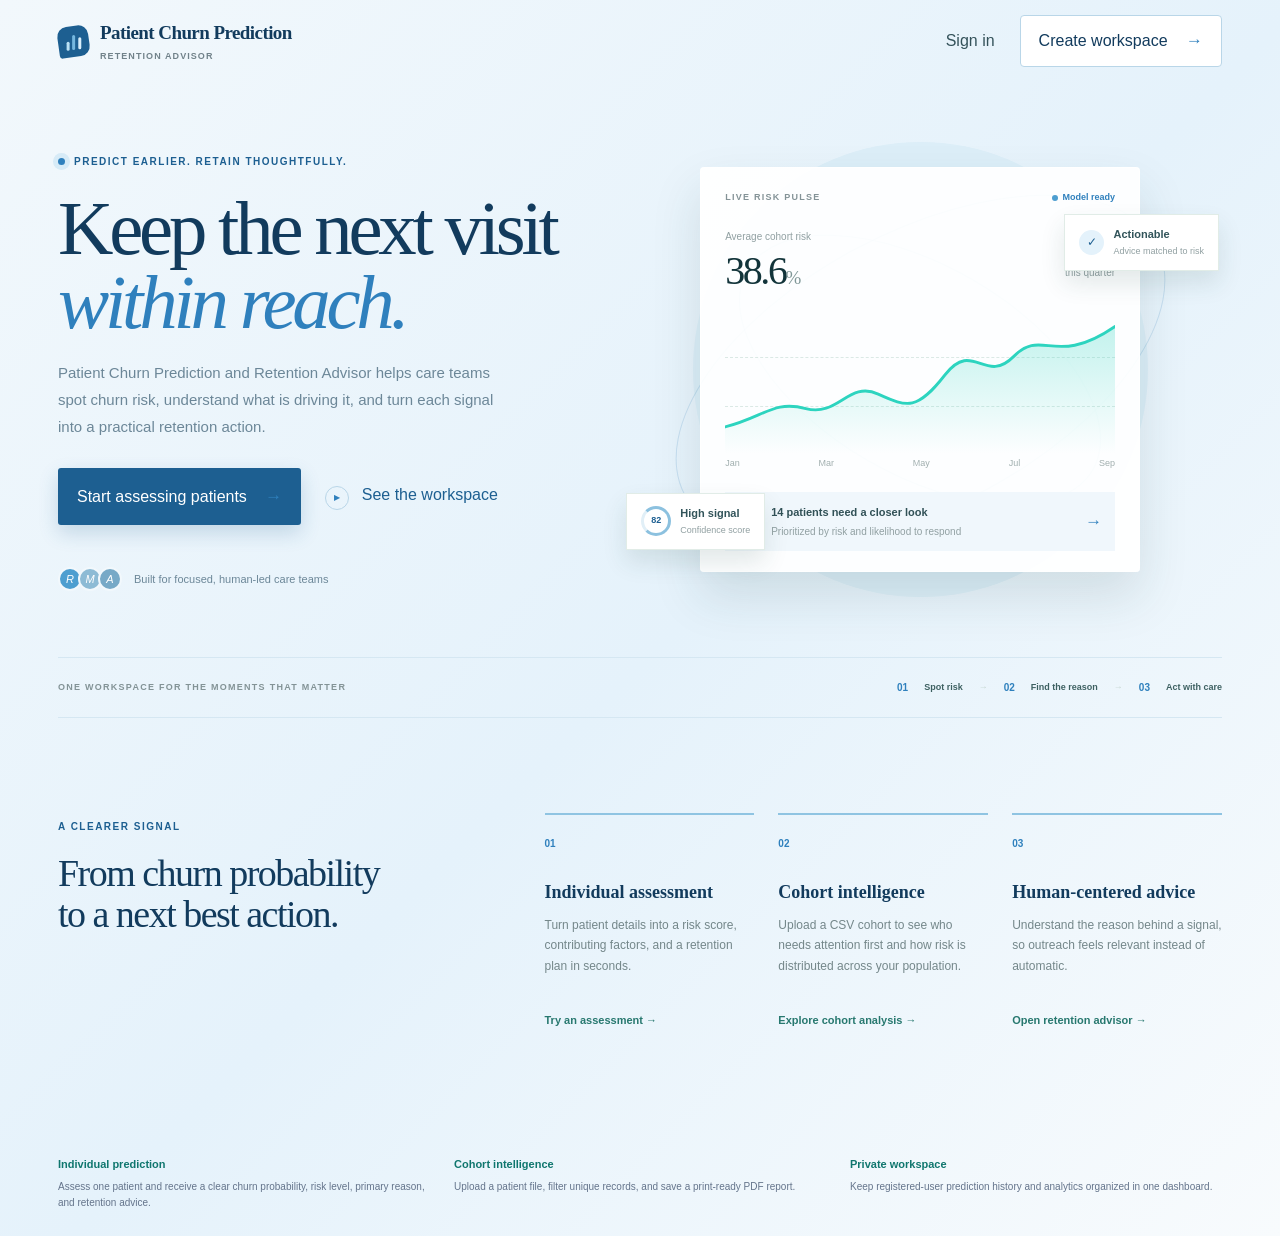
==== commit 2be3901b: "changed the complte frontend ui and the theme" ====
--- a/frontend/index.html
+++ b/frontend/index.html
@@ -1,341 +1,49 @@
 <!DOCTYPE html>
 <html lang="en">
 <head>
-  <meta charset="UTF-8" />
-  <meta name="viewport" content="width=device-width, initial-scale=1.0" />
-  <title>Patient Churn & Retention Advisor</title>
-  <link rel="stylesheet" href="/frontend/style.css" />
+  <meta charset="UTF-8">
+  <meta name="viewport" content="width=device-width, initial-scale=1.0">
+  <title>Patient Churn Prediction and Retention Advisor</title>
+  <link rel="stylesheet" href="/frontend/style.css">
+  <style>
+    .landing-page { min-height: 100vh; }
+    .landing-footer { display: grid; grid-template-columns: repeat(3, 1fr); gap: 24px; }
+    .landing-footer-feature { color: #64748b; font-size: 10px; line-height: 1.6; }
+    .landing-footer-feature strong { display: block; margin-bottom: 5px; color: #0f766e; font-size: 11px; }
+    @media (max-width: 620px) { .landing-footer { grid-template-columns: 1fr; gap: 12px; } }
+  </style>
 </head>
 <body>
-  <!-- Login View -->
-  <div id="login-view" class="login-page-container hidden">
-    <div class="login-card">
-      <div class="login-header">
-        <div class="login-logo-badge">
-          <svg width="32" height="32" viewBox="0 0 24 24" fill="none" stroke="#2563eb" stroke-width="2.2">
-            <path d="M22 12h-4l-3 9L9 3l-3 9H2" />
-          </svg>
+  <div id="landing-view" class="landing-page">
+    <header class="landing-nav">
+      <a class="landing-brand" href="/">
+        <span class="landing-brand-mark"><span></span><span></span><span></span></span>
+        <span><strong>Patient Churn Prediction</strong><small>Retention Advisor</small></span>
+      </a>
+      <div class="landing-nav-actions">
+        <a class="landing-text-btn" href="/frontend/login.html">Sign in</a>
+        <a class="landing-nav-cta" href="/frontend/login.html?mode=signup">Create workspace <span>&rarr;</span></a>
+      </div>
+    </header>
+    <main class="landing-main">
+      <section class="landing-hero">
+        <div class="landing-hero-copy">
+          <div class="landing-eyebrow"><span class="eyebrow-pulse"></span> Predict earlier. Retain thoughtfully.</div>
+          <h1>Keep the next visit<br><em>within reach.</em></h1>
+          <p class="landing-lede">Patient Churn Prediction and Retention Advisor helps care teams spot churn risk, understand what is driving it, and turn each signal into a practical retention action.</p>
+          <div class="landing-hero-actions"><a class="landing-primary-btn" href="/frontend/login.html?mode=signup">Start assessing patients <span>&rarr;</span></a><a class="landing-secondary-btn" href="/frontend/login.html"><span class="play-icon">&#9654;</span> See the workspace</a></div>
+          <div class="landing-trust"><span class="trust-avatars"><i>R</i><i>M</i><i>A</i></span><span>Built for focused, human-led care teams</span></div>
         </div>
-        <h2>Patient Churn Prediction</h2>
-        <p class="login-subtitle" id="login-subtitle">Sign in to access your clinical dashboard</p>
-      </div>
-
-      <div class="login-tabs">
-        <button type="button" id="tab-signin" class="login-tab active" onclick="setLoginMode('signin')">Sign In</button>
-        <button type="button" id="tab-signup" class="login-tab" onclick="setLoginMode('signup')">Sign Up</button>
-      </div>
-
-      <div id="login-error" class="login-error-banner hidden"></div>
-
-      <form id="login-form" class="login-form" onsubmit="handleLoginSubmit(event)">
-        <div id="login-name-field" class="login-field hidden">
-          <label for="login-name">Full Name</label>
-          <input id="login-name" type="text" placeholder="Dr. Jane Smith" />
+        <div class="landing-visual" aria-label="Patient risk dashboard preview">
+          <div class="visual-orbit orbit-one"></div><div class="visual-orbit orbit-two"></div>
+          <div class="risk-preview-card"><div class="preview-card-top"><span>LIVE RISK PULSE</span><span class="preview-status"><b></b> Model ready</span></div><div class="preview-score-row"><div><small>Average cohort risk</small><strong>38.6<span>%</span></strong></div><div class="score-delta">&#8593; 12.4%<small>this quarter</small></div></div><div class="preview-chart"><span class="chart-grid grid-a"></span><span class="chart-grid grid-b"></span><svg viewBox="0 0 420 150" preserveAspectRatio="none" aria-hidden="true"><defs><linearGradient id="areaFill" x1="0" x2="0" y1="0" y2="1"><stop offset="0" stop-color="#2dd4bf" stop-opacity=".28"/><stop offset="1" stop-color="#2dd4bf" stop-opacity="0"/></linearGradient></defs><path d="M0 122 C42 112 52 94 87 103 S133 74 165 88 S207 105 237 68 S280 79 311 49 S355 61 420 18 V150 H0Z" fill="url(#areaFill)"/><path d="M0 122 C42 112 52 94 87 103 S133 74 165 88 S207 105 237 68 S280 79 311 49 S355 61 420 18" fill="none" stroke="#2dd4bf" stroke-width="3" stroke-linecap="round"/></svg></div><div class="preview-axis"><span>Jan</span><span>Mar</span><span>May</span><span>Jul</span><span>Sep</span></div><div class="preview-alert"><span class="alert-mark">!</span><span><strong>14 patients need a closer look</strong><small>Prioritized by risk and likelihood to respond</small></span><span class="alert-arrow">&rarr;</span></div></div>
+          <div class="floating-signal signal-top"><span class="signal-icon">&#10003;</span><span><strong>Actionable</strong><small>Advice matched to risk</small></span></div><div class="floating-signal signal-bottom"><span class="mini-ring">82</span><span><strong>High signal</strong><small>Confidence score</small></span></div>
         </div>
-
-        <div class="login-field">
-          <label for="login-email">Email Address</label>
-          <input id="login-email" type="email" placeholder="doctor@hospital.com" required />
-        </div>
-
-        <div class="login-field">
-          <label for="login-password">Password</label>
-          <input id="login-password" type="password" placeholder="Enter your password" required minlength="6" />
-        </div>
-
-        <button type="submit" id="login-submit-btn" class="login-submit-btn">Sign In to Dashboard</button>
-      </form>
-    </div>
+      </section>
+      <section class="landing-strip"><span>ONE WORKSPACE FOR THE MOMENTS THAT MATTER</span><div><b>01</b> Spot risk <i>&rarr;</i><b>02</b> Find the reason <i>&rarr;</i><b>03</b> Act with care</div></section>
+      <section class="landing-features"><div class="feature-intro"><span class="landing-eyebrow">A clearer signal</span><h2>From churn probability<br>to a next best action.</h2></div><div class="feature-grid"><article><span class="feature-number">01</span><h3>Individual assessment</h3><p>Turn patient details into a risk score, contributing factors, and a retention plan in seconds.</p><a href="/frontend/login.html?mode=signup">Try an assessment <span>&rarr;</span></a></article><article><span class="feature-number">02</span><h3>Cohort intelligence</h3><p>Upload a CSV cohort to see who needs attention first and how risk is distributed across your population.</p><a href="/frontend/login.html?mode=signup">Explore cohort analysis <span>&rarr;</span></a></article><article><span class="feature-number">03</span><h3>Human-centered advice</h3><p>Understand the reason behind a signal, so outreach feels relevant instead of automatic.</p><a href="/frontend/login.html?mode=signup">Open retention advisor <span>&rarr;</span></a></article></div></section>
+    </main>
+    <footer class="landing-footer"><div class="landing-footer-feature"><strong>Individual prediction</strong>Assess one patient and receive a clear churn probability, risk level, primary reason, and retention advice.</div><div class="landing-footer-feature"><strong>Cohort intelligence</strong>Upload a patient file, filter unique records, and save a print-ready PDF report.</div><div class="landing-footer-feature"><strong>Private workspace</strong>Keep registered-user prediction history and analytics organized in one dashboard.</div></footer>
   </div>
-
-  <!-- App Layout -->
-  <div id="app-layout" class="app-layout hidden">
-    <aside class="app-nav-sidebar">
-      <div class="nav-brand">
-        <div class="nav-brand-icon">
-          <svg width="20" height="20" viewBox="0 0 24 24" fill="none" stroke="#ffffff" stroke-width="2.2"><path d="M22 12h-4l-3 9L9 3l-3 9H2" /></svg>
-        </div>
-        <div>
-          <span class="nav-brand-name">Patient Churn</span>
-          <span class="nav-brand-sub">Prediction</span>
-        </div>
-      </div>
-      <nav class="nav-links">
-        <button type="button" id="nav-home" class="nav-link active" onclick="navigate('home')">
-          <span class="nav-icon"><svg width="18" height="18" viewBox="0 0 24 24" fill="none" stroke="currentColor" stroke-width="2" stroke-linecap="round" stroke-linejoin="round"><path d="M3 9l9-7 9 7v11a2 2 0 0 1-2 2H5a2 2 0 0 1-2-2z" /><polyline points="9 22 9 12 15 12 15 22" /></svg></span>
-          <span class="nav-label">Home</span>
-        </button>
-        <button type="button" id="nav-cohort" class="nav-link" onclick="navigate('cohort')">
-          <span class="nav-icon"><svg width="18" height="18" viewBox="0 0 24 24" fill="none" stroke="currentColor" stroke-width="2" stroke-linecap="round" stroke-linejoin="round"><line x1="18" y1="20" x2="18" y2="10" /><line x1="12" y1="20" x2="12" y2="4" /><line x1="6" y1="20" x2="6" y2="14" /></svg></span>
-          <span class="nav-label">Cohort Analysis</span>
-        </button>
-        <button type="button" id="nav-advisor" class="nav-link" onclick="navigate('advisor')">
-          <span class="nav-icon"><svg width="18" height="18" viewBox="0 0 24 24" fill="none" stroke="currentColor" stroke-width="2" stroke-linecap="round" stroke-linejoin="round"><path d="M16 21v-2a4 4 0 0 0-4-4H6a4 4 0 0 0-4 4v2" /><circle cx="9" cy="7" r="4" /><path d="M22 21v-2a4 4 0 0 0-3-3.87" /><path d="M16 3.13a4 4 0 0 1 0 7.75" /></svg></span>
-          <span class="nav-label">Retention Advisor</span>
-        </button>
-      </nav>
-      <div class="nav-user-card">
-        <div class="nav-user-left">
-          <div class="nav-user-avatar" id="nav-user-initial">D</div>
-          <div class="nav-user-info">
-            <span class="nav-user-name" id="nav-user-name">Doctor</span>
-            <span class="nav-user-email" id="nav-user-email">doctor@hospital.com</span>
-          </div>
-        </div>
-        <button class="sidebar-signout-btn" onclick="signout()" title="Sign Out">Sign Out</button>
-      </div>
-    </aside>
-
-    <main class="main-content">
-      <header class="app-header-bar">
-        <div class="header-left">
-          <div class="header-brand">
-            <div class="header-brand-icon">
-              <svg width="22" height="22" viewBox="0 0 24 24" fill="none" stroke="#ffffff" stroke-width="2.2"><path d="M22 12h-4l-3 9L9 3l-3 9H2" /></svg>
-            </div>
-            <div>
-              <span class="header-brand-name">Patient Churn Prediction</span>
-              <span class="header-brand-sub">Patient Retention Advisor</span>
-            </div>
-          </div>
-          <span class="health-badge" id="health-badge"><span class="health-dot"></span> Model Service Connected</span>
-        </div>
-        <div class="header-right">
-          <div class="header-user-welcome">
-            <span class="user-greeting" id="header-greeting">Welcome</span>
-          </div>
-        </div>
-      </header>
-
-      <div class="main-scroll">
-        <!-- HOME VIEW -->
-        <div id="view-home" class="view-section hidden">
-          <div class="view-container">
-            <div class="view-badge">Patient Retention Advisor</div>
-            <h1 class="view-title">Welcome to Patient Churn Prediction</h1>
-            <p class="view-subtitle-blue">Patient Retention & Risk Management Platform</p>
-            <p class="view-desc">Identify churn risk, understand patient needs, and take targeted retention actions.</p>
-
-            <div class="home-cards">
-              <div class="home-card">
-                <div class="home-card-icon" style="background: #eff6ff">
-                  <svg width="28" height="28" viewBox="0 0 24 24" fill="none" stroke="#2563eb" stroke-width="2">
-                    <path d="M16 21v-2a4 4 0 0 0-4-4H6a4 4 0 0 0-4 4v2" />
-                    <circle cx="9" cy="7" r="4" />
-                    <path d="M22 21v-2a4 4 0 0 0-3-3.87" />
-                    <path d="M16 3.13a4 4 0 0 1 0 7.75" />
-                  </svg>
-                </div>
-                <h3>Predict a Patient</h3>
-                <p>Enter individual patient details to predict churn risk and receive a personalized retention recommendation.</p>
-                <button class="home-card-btn primary" onclick="navigate('advisor')">Predict Patient</button>
-              </div>
-
-              <div class="home-card">
-                <div class="home-card-icon" style="background: #f0fdf4">
-                  <svg width="28" height="28" viewBox="0 0 24 24" fill="none" stroke="#22c55e" stroke-width="2">
-                    <line x1="18" y1="20" x2="18" y2="10" />
-                    <line x1="12" y1="20" x2="12" y2="4" />
-                    <line x1="6" y1="20" x2="6" y2="14" />
-                  </svg>
-                </div>
-                <h3>Analyze Patient Dataset</h3>
-                <p>Upload a CSV or Excel dataset to evaluate churn risk across multiple patients, identify at-risk patients, and prioritize retention actions.</p>
-                <button class="home-card-btn outline" onclick="navigate('cohort')">Upload Dataset</button>
-              </div>
-            </div>
-
-            <div class="how-it-works">
-              <h4>HOW PATIENT CHURN PREDICTION WORKS</h4>
-              <div class="steps-row">
-                <div class="step-item">
-                  <div class="step-box"><span class="step-num">STEP 1</span><span class="step-label">Enter Patient Data</span></div>
-                </div>
-                <div class="step-item"><span class="step-arrow">&rarr;</span>
-                  <div class="step-box"><span class="step-num">STEP 2</span><span class="step-label">Predict Churn Risk</span></div>
-                </div>
-                <div class="step-item"><span class="step-arrow">&rarr;</span>
-                  <div class="step-box"><span class="step-num">STEP 3</span><span class="step-label">Get Retention Advice</span></div>
-                </div>
-                <div class="step-item"><span class="step-arrow">&rarr;</span>
-                  <div class="step-box"><span class="step-num">STEP 4</span><span class="step-label">Take Action</span></div>
-                </div>
-              </div>
-            </div>
-
-            <div id="analytics-dashboard" class="hidden" style="margin-top:40px; border-top:1px solid #e5e7eb; padding-top:40px;">
-              <h2 class="view-title" style="font-size:24px;">My Analytics Dashboard</h2>
-              <p class="view-desc" style="margin-bottom:24px;">Track your patient prediction history, cohort uploads, and risk distribution metrics.</p>
-
-              <div class="analytics-cards">
-                <div class="an-card"><span class="an-val" id="an-total">0</span><span class="an-label">Total Evaluated</span></div>
-                <div class="an-card"><span class="an-val" id="an-avg-risk">0%</span><span class="an-label">Avg Churn Risk</span></div>
-                <div class="an-card danger"><span class="an-val" id="an-high">0</span><span class="an-label">High Risk</span></div>
-                <div class="an-card warning"><span class="an-val" id="an-med">0</span><span class="an-label">Medium Risk</span></div>
-                <div class="an-card success"><span class="an-val" id="an-low">0</span><span class="an-label">Low Risk</span></div>
-              </div>
-            </div>
-          </div>
-        </div>
-
-        <!-- COHORT VIEW -->
-        <div id="view-cohort" class="view-section hidden">
-          <div class="view-container" id="cohort-print-area">
-            <div class="view-header-row">
-              <div>
-                <h1 class="view-title">Analyze Patient Cohort</h1>
-                <p class="view-desc">Upload a patient CSV or Excel file to evaluate churn risk across multiple patients and prioritize retention actions.</p>
-              </div>
-              <button id="clear-dataset-btn" class="clear-dataset-btn hidden" onclick="handleClearDataset()">Clear Dataset & Upload New</button>
-            </div>
-
-            <div id="cohort-drop" class="cohort-drop" onclick="document.getElementById('csv-upload').click()">
-              <input type="file" id="csv-upload" accept=".csv" class="hidden" onchange="handleFileUpload(event)" />
-              <div class="drop-icon-box">
-                <svg width="32" height="32" viewBox="0 0 24 24" fill="none" stroke="#2563eb" stroke-width="2">
-                  <path d="M21 15v4a2 2 0 0 1-2 2H5a2 2 0 0 1-2-2v-4" />
-                  <polyline points="17 8 12 3 7 8" />
-                  <line x1="12" y1="3" x2="12" y2="15" />
-                </svg>
-              </div>
-              <p><strong>Drag & drop your patient CSV or Excel file here</strong></p>
-              <p class="drop-hint">or click to browse from your device</p>
-              <button type="button" class="browse-btn" onclick="event.stopPropagation(); document.getElementById('csv-upload').click()">Browse Files</button>
-              <p class="drop-hint">Supported formats: CSV, Excel (.xlsx, .xls)</p>
-            </div>
-
-            <div id="upload-status" class="upload-status hidden" style="text-align:center; padding:20px; font-weight:bold;">Uploading and processing...</div>
-            <div id="upload-error" class="view-error hidden"></div>
-
-            <div id="cohort-content" class="hidden">
-              <div class="cohort-summary">
-                <div class="cs-card total"><span class="cs-label">TOTAL PATIENTS</span><span class="cs-val" id="c-total">0</span></div>
-                <div class="cs-card high"><span class="cs-label">HIGH RISK</span><span class="cs-val" id="c-high">0</span></div>
-                <div class="cs-card medium"><span class="cs-label">MEDIUM RISK</span><span class="cs-val" id="c-med">0</span></div>
-                <div class="cs-card low"><span class="cs-label">LOW RISK</span><span class="cs-val" id="c-low">0</span></div>
-              </div>
-
-          <div class="charts-row">
-            <div class="chart-card">
-              <h3>Patient Risk Distribution</h3>
-              <div class="bar-chart" id="patient-risk-bars"></div>
-            </div>
-            <div class="chart-card">
-              <h3>Churn Probability Distribution</h3>
-              <div class="histogram" id="prob-histogram"></div>
-            </div>
-          </div>
-
-          <div class="chart-card" style="margin-top: 20px;">
-            <h3>Risk Proportion</h3>
-            <div class="risk-pie" id="risk-pie-container"></div>
-          </div>
-
-          <div class="filter-pills" style="display:flex; justify-content:space-between; align-items:center;">
-            <div>
-              <h3>Patients Cohort List</h3>
-              <div class="pills-row" style="margin-top:10px;">
-                <button class="pill active" id="pill-all" onclick="filterCohort('all')">All</button>
-                <button class="pill" id="pill-high" onclick="filterCohort('high')">High Risk</button>
-                <button class="pill" id="pill-medium" onclick="filterCohort('medium')">Medium Risk</button>
-                <button class="pill" id="pill-low" onclick="filterCohort('low')">Low Risk</button>
-              </div>
-            </div>
-            <div style="display:flex; gap:10px; align-items:center;">
-              <select id="cohort-gender-filter" onchange="filterCohortGender(this.value)" style="padding:8px 12px; border-radius:6px; border:1px solid #ccc;">
-                <option value="all">All Genders</option>
-                <option value="male">Male</option>
-                <option value="female">Female</option>
-              </select>
-              <select id="cohort-age-filter" onchange="filterCohortAge(this.value)" style="padding:8px 12px; border-radius:6px; border:1px solid #ccc;">
-                <option value="all">All Ages</option>
-                <option value="<30">&lt; 30</option>
-                <option value="30-50">30 - 50</option>
-                <option value=">50">&gt; 50</option>
-              </select>
-              <input type="text" id="cohort-search" placeholder="Search Patient ID..." onkeyup="filterCohortSearch(event)" style="padding:8px 12px; border-radius:6px; border:1px solid #ccc; min-width:250px;"/>
-            </div>
-          </div>
-
-              <div class="cohort-table-wrap">
-                <table class="cohort-table" id="cohort-table">
-                  <thead id="cohort-table-head"></thead>
-                  <tbody id="cohort-table-body"></tbody>
-                </table>
-              </div>
-
-              <!-- Pagination Controls -->
-              <div id="pagination-controls" class="pagination-controls hidden">
-                <button class="page-btn" id="page-prev" onclick="prevPage()">Previous</button>
-                <span class="page-info">
-                  Page <strong id="page-current">1</strong> of <strong id="page-total">1</strong> (<span id="page-records">0</span> records)
-                </span>
-                <button class="page-btn" id="page-next" onclick="nextPage()">Next</button>
-              </div>
-            </div>
-          </div>
-        </div>
-
-        <!-- ADVISOR VIEW -->
-        <div id="view-advisor" class="view-section hidden">
-          <div class="view-container">
-            <button class="back-btn" onclick="navigate('cohort')" style="background:none;border:none;color:#2563eb;cursor:pointer;font-weight:600;margin-bottom:20px;padding:0;">&larr; Back to Cohort</button>
-            
-            <div id="adv-empty" class="hidden">
-              <h1 class="view-title">Retention Advisor</h1>
-              <p class="view-desc">No patient selected. Please navigate to Cohort Analysis, upload a dataset, and click on a patient.</p>
-            </div>
-
-            <div id="adv-card" class="patient-details-card hidden" style="background:#fff;border-radius:8px;padding:24px;box-shadow:0 4px 6px -1px rgb(0 0 0 / 0.1), 0 2px 4px -2px rgb(0 0 0 / 0.1);margin:0 auto;">
-              <!-- Header -->
-              <div style="display:flex;justify-content:space-between;align-items:center;border-bottom:1px solid #e5e7eb;padding-bottom:16px;margin-bottom:24px;">
-                <div style="display:flex;align-items:center;gap:12px;">
-                  <div style="background:#2563eb;color:white;width:48px;height:48px;border-radius:12px;display:flex;align-items:center;justify-content:center;font-weight:bold;font-size:24px;" id="adv-icon">P</div>
-                  <div>
-                    <h2 style="margin:0;fontSize:22px;color:#111827;">Patient Details — <span id="adv-patient-id"></span></h2>
-                    <p style="margin:0;fontSize:14px;color:#6b7280;">Comprehensive Profile & Churn Assessment</p>
-                  </div>
-                </div>
-              </div>
-
-              <!-- Top Cards -->
-              <div style="display:grid;grid-template-columns:1fr 1fr 1fr;gap:16px;background:#f8fafc;padding:20px;border-radius:8px;margin-bottom:16px;">
-                <div>
-                  <div style="font-size:12px;font-weight:bold;color:#64748b;letter-spacing:0.5px;margin-bottom:8px;">CHURN PROBABILITY</div>
-                  <div style="font-size:28px;font-weight:bold;color:#2563eb;" id="adv-prob">0%</div>
-                </div>
-                <div>
-                  <div style="font-size:12px;font-weight:bold;color:#64748b;letter-spacing:0.5px;margin-bottom:8px;">RISK TIER</div>
-                  <div><span id="adv-risk-tag" style="color:white;padding:6px 12px;border-radius:6px;font-size:14px;font-weight:bold;">Risk</span></div>
-                </div>
-                <div>
-                  <div style="font-size:12px;font-weight:bold;color:#64748b;letter-spacing:0.5px;margin-bottom:8px;">PREDICTION STATUS</div>
-                  <div style="font-size:18px;font-weight:bold;color:#111827;" id="adv-status">Status</div>
-                </div>
-              </div>
-
-              <!-- Primary Reason -->
-              <div style="background:#fef9c3;border:1px solid #fde047;padding:20px;border-radius:8px;margin-bottom:16px;">
-                <div style="font-size:12px;font-weight:bold;color:#854d0e;letter-spacing:0.5px;margin-bottom:8px;">PRIMARY CHURN REASON</div>
-                <div style="font-size:16px;color:#111827;" id="adv-reason">Reason</div>
-              </div>
-
-              <!-- Retention Advice -->
-              <div style="background:#eff6ff;border:1px solid #bfdbfe;padding:20px;border-radius:8px;margin-bottom:32px;">
-                <div style="font-size:12px;font-weight:bold;color:#1e40af;letter-spacing:0.5px;margin-bottom:8px;">RECOMMENDED RETENTION ADVICE</div>
-                <div style="font-size:18px;color:#1e3a8a;line-height:1.6;" id="adv-advice">Advice</div>
-              </div>
-
-              <h3 style="font-size:18px;margin-bottom:16px;color:#111827;font-weight:bold;">Patient Profile Attributes</h3>
-              <div id="adv-attributes" style="display:grid;grid-template-columns:repeat(7, 1fr);gap:16px;">
-                <!-- dynamic attributes -->
-              </div>
-            </div>
-          </div>
-        </div>
-      </div>
-    </main>
-  </div>
-  <script src="/frontend/app.js"></script>
 </body>
 </html>
--- a/frontend/style.css
+++ b/frontend/style.css
@@ -1848,3 +1848,80 @@
 }
 
 .hidden { display: none !important; }
+
+/* Public introduction */
+.landing-page { min-height: 100vh; color: #102d35; background: #f4f8f4; overflow: hidden; font-family: 'DM Sans', 'Segoe UI', sans-serif; }
+.landing-nav { height: 82px; max-width: 1240px; margin: 0 auto; padding: 0 38px; display: flex; align-items: center; justify-content: space-between; }
+.landing-brand { display: inline-flex; align-items: center; gap: 11px; color: #102d35; text-decoration: none; }
+.landing-brand strong { display: block; font-family: Georgia, serif; font-size: 19px; letter-spacing: -.03em; }
+.landing-brand small { display: block; margin-top: 2px; color: #71828a; font-size: 9px; font-weight: 700; letter-spacing: .12em; text-transform: uppercase; }
+.landing-brand-mark { width: 31px; height: 31px; border-radius: 10px 10px 10px 3px; background: #102d35; display: flex; align-items: end; justify-content: center; gap: 3px; padding: 7px; box-sizing: border-box; transform: rotate(-8deg); }
+.landing-brand-mark span { width: 3px; border-radius: 2px; background: #8ee1c4; transform: rotate(8deg); }.landing-brand-mark span:nth-child(1) { height: 9px; }.landing-brand-mark span:nth-child(2) { height: 15px; background: #f8bf65; }.landing-brand-mark span:nth-child(3) { height: 12px; }
+.landing-nav-actions { display: flex; align-items: center; gap: 25px; }.landing-text-btn, .landing-nav-cta { border: 0; background: none; color: #34525a; font: 700 12px inherit; cursor: pointer; }.landing-nav-cta { padding: 12px 18px; border: 1px solid #bdd1ca; border-radius: 4px; background: #fff; color: #102d35; }.landing-nav-cta span, .landing-primary-btn span, .feature-grid button span { margin-left: 14px; color: #d8784d; font-size: 17px; }
+.landing-main { max-width: 1240px; margin: 0 auto; padding: 0 38px; }.landing-hero { min-height: 575px; display: grid; grid-template-columns: .92fr 1.08fr; align-items: center; gap: 46px; }.landing-eyebrow { display: inline-flex; align-items: center; gap: 9px; color: #c36f47; font-size: 10px; font-weight: 800; letter-spacing: .15em; text-transform: uppercase; }.eyebrow-pulse { width: 7px; height: 7px; border-radius: 50%; background: #d8784d; box-shadow: 0 0 0 5px #f8dfd2; }
+.landing-hero h1 { max-width: 600px; margin: 20px 0 18px; color: #102d35; font: 500 clamp(48px, 6vw, 78px)/.97 Georgia, serif; letter-spacing: -.055em; }.landing-hero h1 em { color: #187b70; font-style: italic; }.landing-lede { max-width: 460px; color: #61777d; font-size: 15px; line-height: 1.8; }.landing-hero-actions { display: flex; align-items: center; gap: 24px; margin-top: 28px; }.landing-primary-btn, .landing-secondary-btn { border: 0; cursor: pointer; font: 800 12px inherit; }.landing-primary-btn { padding: 16px 19px; border-radius: 3px; background: #d8784d; color: #fff; box-shadow: 0 8px 20px rgba(216,120,77,.2); }.landing-secondary-btn { color: #34525a; background: transparent; }.play-icon { display: inline-flex; width: 24px; height: 24px; align-items: center; justify-content: center; margin-right: 8px; border: 1px solid #b7cbc5; border-radius: 50%; color: #187b70; font-size: 8px; }.landing-trust { display: flex; align-items: center; gap: 12px; margin-top: 42px; color: #839399; font-size: 11px; }.trust-avatars { display: flex; }.trust-avatars i { display: grid; width: 24px; height: 24px; place-items: center; margin-left: -4px; border: 2px solid #f4f8f4; border-radius: 50%; background: #e4b58e; color: #fff; font: 700 9px inherit; }.trust-avatars i:first-child { margin-left: 0; background: #6aa59b; }.trust-avatars i:last-child { background: #e08b6a; }
+.landing-visual { position: relative; min-height: 470px; display: grid; place-items: center; }.landing-visual:before { content: ''; position: absolute; width: 455px; height: 455px; border-radius: 50%; background: #dfeee6; }.visual-orbit { position: absolute; border: 1px solid rgba(44,125,111,.18); border-radius: 50%; transform: rotate(-28deg); }.orbit-one { width: 535px; height: 275px; }.orbit-two { width: 400px; height: 210px; transform: rotate(30deg); }.risk-preview-card { position: relative; z-index: 2; width: min(100%, 440px); padding: 23px 24px 20px; border: 1px solid rgba(255,255,255,.8); border-radius: 4px; background: rgba(255,255,255,.92); box-shadow: 0 24px 50px rgba(31,73,67,.13); }.preview-card-top, .preview-score-row, .preview-axis, .preview-alert { display: flex; align-items: center; justify-content: space-between; }.preview-card-top { color: #849397; font-size: 9px; font-weight: 800; letter-spacing: .14em; }.preview-status { display: flex; align-items: center; gap: 5px; color: #268275; letter-spacing: 0; text-transform: none; }.preview-status b { width: 6px; height: 6px; border-radius: 50%; background: #51c69c; }.preview-score-row { margin-top: 24px; }.preview-score-row small, .score-delta small, .preview-alert small { display: block; color: #91a0a2; font-size: 10px; font-weight: 500; }.preview-score-row strong { display: block; margin-top: 3px; color: #12343a; font: 500 40px Georgia, serif; letter-spacing: -.06em; }.preview-score-row strong span { color: #7f9797; font-size: 19px; }.score-delta { color: #2a927e; font-size: 12px; font-weight: 800; text-align: right; }.score-delta small { margin-top: 4px; color: #91a0a2; font-weight: 500; }.preview-chart { position: relative; height: 145px; margin-top: 15px; overflow: hidden; }.preview-chart svg { position: relative; z-index: 1; width: 100%; height: 100%; }.chart-grid { position: absolute; left: 0; right: 0; border-top: 1px dashed #dbe9e5; }.grid-a { top: 33%; }.grid-b { top: 67%; }.preview-axis { padding-top: 3px; color: #a0aeae; font-size: 9px; }.preview-alert { gap: 10px; justify-content: flex-start; margin-top: 22px; padding: 12px 13px; background: #f4f9f5; }.alert-mark { display: grid; width: 23px; height: 23px; place-items: center; border-radius: 50%; background: #d8784d; color: #fff; font-weight: 800; }.preview-alert strong { display: block; color: #315157; font-size: 11px; }.preview-alert small { margin-top: 3px; }.alert-arrow { margin-left: auto; color: #c97955; font-size: 17px; }.floating-signal { position: absolute; z-index: 3; display: flex; align-items: center; gap: 9px; padding: 11px 14px; border: 1px solid #e1ece7; background: #fff; box-shadow: 0 12px 25px rgba(31,73,67,.12); }.signal-top { top: 79px; right: 3px; }.signal-bottom { bottom: 55px; left: 8px; }.signal-icon { display: grid; width: 25px; height: 25px; place-items: center; border-radius: 50%; background: #d8f2e5; color: #1e9076; font-size: 12px; }.floating-signal strong, .floating-signal small { display: block; }.floating-signal strong { color: #32545a; font-size: 11px; }.floating-signal small { margin-top: 3px; color: #91a0a2; font-size: 9px; }.mini-ring { display: grid; width: 30px; height: 30px; place-items: center; border: 3px solid #f4c476; border-left-color: #e3eee7; border-radius: 50%; color: #477068; font-size: 9px; font-weight: 800; }
+.landing-strip { display: flex; justify-content: space-between; align-items: center; padding: 22px 0; border-top: 1px solid #dbe7e1; border-bottom: 1px solid #dbe7e1; color: #839396; font-size: 9px; font-weight: 800; letter-spacing: .14em; }.landing-strip div { display: flex; align-items: center; gap: 16px; color: #3d6061; letter-spacing: 0; }.landing-strip b { color: #ca7756; font-size: 10px; }.landing-strip i { color: #c3d4ce; font-style: normal; }.landing-features { display: grid; grid-template-columns: .75fr 1.25fr; gap: 80px; padding: 95px 0 105px; }.feature-intro h2 { margin: 16px 0 0; color: #12363d; font: 500 38px/1.08 Georgia, serif; letter-spacing: -.04em; }.feature-grid { display: grid; grid-template-columns: repeat(3, 1fr); gap: 24px; }.feature-grid article { padding-top: 15px; border-top: 2px solid #a7cfc4; }.feature-number { color: #c87957; font-size: 10px; font-weight: 800; }.feature-grid h3 { margin: 28px 0 12px; color: #21454c; font: 600 18px Georgia, serif; }.feature-grid p { min-height: 92px; color: #74878a; font-size: 12px; line-height: 1.7; }.feature-grid button, .feature-grid a { padding: 0; border: 0; background: none; color: #27786f; font-size: 11px; font-weight: 800; cursor: pointer; text-decoration: none; }.landing-footer { display: flex; justify-content: space-between; max-width: 1240px; margin: 0 auto; padding: 20px 38px 25px; color: #95a3a3; font-size: 10px; }
+.login-back-btn { display: block; margin: 0 0 20px; padding: 0; border: 0; background: none; color: #577175; font-size: 11px; cursor: pointer; }.login-back-btn:hover { color: #2563eb; }
+.predict-form { margin-top: 28px; padding: 26px; border: 1px solid #dce8e3; border-radius: 8px; background: #fff; box-shadow: 0 10px 30px rgba(33,69,76,.06); }.predict-form-header, .predict-form-footer { display: flex; align-items: center; justify-content: space-between; }.form-kicker { color: #c97955; font-size: 10px; font-weight: 800; letter-spacing: .13em; }.predict-form-header h2 { margin: 7px 0 0; color: #163b42; font: 500 26px Georgia, serif; }.required-note { color: #87999a; font-size: 11px; }.predict-field-grid { display: grid; grid-template-columns: repeat(3, 1fr); gap: 15px; margin: 25px 0; }.predict-field-grid label { color: #5d7477; font-size: 11px; font-weight: 700; }.predict-field-grid input, .predict-field-grid select { display: block; width: 100%; box-sizing: border-box; margin-top: 7px; padding: 10px 11px; border: 1px solid #d9e5e1; border-radius: 4px; outline: none; background: #fbfdfc; color: #294c52; font: 500 12px inherit; }.predict-field-grid input:focus, .predict-field-grid select:focus { border-color: #54a797; box-shadow: 0 0 0 3px rgba(84,167,151,.12); }.predict-form-footer { gap: 15px; }.predict-submit-btn { padding: 13px 17px; border: 0; border-radius: 4px; background: #187b70; color: #fff; cursor: pointer; font-size: 12px; font-weight: 800; }.predict-submit-btn span { margin-left: 12px; color: #9be2cd; font-size: 16px; }.predict-submit-btn:disabled { opacity: .65; cursor: wait; }.predict-error { color: #b44739; font-size: 11px; }.result-attribute, .result-intervention { padding: 14px; border: 1px solid #e3ece8; border-radius: 6px; background: #f8fbf9; }.result-attribute span, .result-attribute strong, .result-intervention strong, .result-intervention div span { display: block; }.result-attribute span { color: #75898b; font-size: 10px; text-transform: uppercase; }.result-attribute strong { margin-top: 6px; color: #19434a; font-size: 15px; }.result-intervention { display: flex; gap: 10px; align-items: flex-start; }.result-intervention > span { color: #c97955; font-size: 17px; }.result-intervention strong { color: #1d716b; font-size: 10px; text-transform: uppercase; }.result-intervention div span { margin-top: 5px; color: #62787b; font-size: 11px; line-height: 1.4; }.button-spinner { display: inline-block; width: 10px; height: 10px; margin-left: 8px; border: 2px solid rgba(255,255,255,.4); border-top-color: #fff; border-radius: 50%; animation: spin .7s linear infinite; }@keyframes spin { to { transform: rotate(360deg); } }
+@media (max-width: 900px) { .landing-nav, .landing-main, .landing-footer { padding-left: 22px; padding-right: 22px; }.landing-hero { grid-template-columns: 1fr; padding: 45px 0 70px; }.landing-hero h1 { font-size: 58px; }.landing-visual { min-height: 410px; }.landing-strip { display: block; line-height: 2; }.landing-strip div { margin-top: 8px; flex-wrap: wrap; }.landing-features { grid-template-columns: 1fr; gap: 35px; padding: 70px 0; }.predict-field-grid { grid-template-columns: repeat(2, 1fr); } }
+@media (max-width: 560px) { .landing-nav { height: 70px; }.landing-brand small, .landing-text-btn { display: none; }.landing-nav-actions { gap: 0; }.landing-hero h1 { font-size: 48px; }.landing-hero-actions { align-items: flex-start; flex-direction: column; gap: 16px; }.risk-preview-card { width: calc(100% - 20px); padding: 18px; }.floating-signal { transform: scale(.86); }.signal-top { right: -16px; }.signal-bottom { left: -15px; bottom: 35px; }.feature-grid { grid-template-columns: 1fr; }.feature-grid p { min-height: 0; }.landing-footer { display: block; line-height: 2; }.landing-footer span { display: block; }.predict-form { padding: 18px; }.predict-field-grid { grid-template-columns: 1fr; }.predict-form-footer { align-items: flex-start; flex-direction: column; }.predict-submit-btn { width: 100%; }.landing-hero .landing-lede { font-size: 14px; } }
+
+/* Unified light-blue application theme */
+:root {
+  --theme-blue-950: #123b5d;
+  --theme-blue-800: #1d5f91;
+  --theme-blue-600: #2f80bd;
+  --theme-blue-500: #4d9ed0;
+  --theme-blue-100: #e4f2fb;
+  --theme-blue-50: #f3f9fd;
+  --theme-border: #d5e7f2;
+  --theme-text: #24445a;
+  --theme-muted: #6c8798;
+  --theme-surface: #ffffff;
+  --theme-page: #f3f8fc;
+}
+body { background: var(--theme-page); color: var(--theme-text); }
+.landing-page { color: var(--theme-blue-950); background: linear-gradient(135deg, #f2f8fc 0%, #e5f2fb 52%, #f8fbfd 100%); }
+.landing-brand, .landing-brand strong, .landing-nav-cta, .landing-hero h1 { color: var(--theme-blue-950); }
+.landing-brand-mark { background: var(--theme-blue-800); }.landing-brand-mark span { background: #b9e0f4; }.landing-brand-mark span:nth-child(2) { background: #76b8df; }.landing-brand-mark span:nth-child(3) { background: #d9effb; }
+.landing-nav-cta { border-color: #b9d6e8; background: #fff; }.landing-nav-cta span, .landing-primary-btn span, .feature-grid button span { color: var(--theme-blue-600); }
+.landing-eyebrow { color: var(--theme-blue-800); }.eyebrow-pulse { background: var(--theme-blue-600); box-shadow: 0 0 0 5px #d7ebf7; }.landing-hero h1 em { color: var(--theme-blue-600); }.landing-lede, .landing-trust { color: var(--theme-muted); }
+.landing-primary-btn { background: var(--theme-blue-800); box-shadow: 0 8px 20px rgba(29,95,145,.2); }.landing-secondary-btn { color: var(--theme-blue-800); }.play-icon { border-color: #b9d6e8; color: var(--theme-blue-600); }.trust-avatars i { border-color: #f2f8fc; background: #8dbbd5; }.trust-avatars i:first-child { background: #4d9ed0; }.trust-avatars i:last-child { background: #77a9c7; }
+.landing-visual:before { background: #dceef8; }.visual-orbit { border-color: rgba(47,128,189,.18); }.preview-status { color: var(--theme-blue-600); }.preview-status b { background: #4d9ed0; }.score-delta { color: var(--theme-blue-600); }.preview-alert { background: #f0f7fc; }.alert-mark { background: var(--theme-blue-600); }.alert-arrow { color: var(--theme-blue-600); }.signal-icon { background: var(--theme-blue-100); color: var(--theme-blue-800); }.mini-ring { border-color: #8cc1df; border-left-color: #e1eff7; color: var(--theme-blue-800); }
+.landing-strip { border-color: var(--theme-border); }.landing-strip b, .feature-number { color: var(--theme-blue-600); }.feature-intro h2, .feature-grid h3 { color: var(--theme-blue-950); }.feature-grid article { border-color: #8fc4e2; }.feature-grid button { color: var(--theme-blue-800); }.landing-footer { color: #7894a4; }
+.login-page-container { background: linear-gradient(135deg, #eaf5fb, #f6fbfe); }.login-card { border-color: var(--theme-border); box-shadow: 0 24px 60px rgba(36,80,110,.12); }.login-logo-badge { background: var(--theme-blue-100) !important; }.login-tabs { background: var(--theme-blue-50) !important; }.login-tab.active { color: var(--theme-blue-800) !important; }.login-submit-btn { background: var(--theme-blue-800) !important; }.login-submit-btn:hover { background: var(--theme-blue-600) !important; }.login-field input:focus { border-color: var(--theme-blue-500) !important; box-shadow: 0 0 0 3px rgba(77,158,208,.15) !important; }.login-back-btn:hover { color: var(--theme-blue-800); }
+.app-layout, .main-scroll { background: var(--theme-page); }.app-nav-sidebar { background: linear-gradient(180deg, #123b5d 0%, #1d5f91 100%) !important; }.nav-brand-icon, .header-brand-icon { background: linear-gradient(135deg, #4d9ed0, #2f80bd) !important; }.nav-link.active { background: rgba(183,225,246,.18) !important; color: #fff !important; }.nav-link:hover { background: rgba(183,225,246,.1) !important; }.app-header-bar { border-color: var(--theme-border); background: rgba(255,255,255,.94); }.header-brand-name, .view-title, .home-card h3, .chart-card h3, .view-header-row h1 { color: var(--theme-blue-950) !important; }.header-brand-sub, .view-desc, .home-card p { color: var(--theme-muted) !important; }.health-badge { color: var(--theme-blue-800); background: var(--theme-blue-100); border-color: #b9dced; }.health-dot { background: var(--theme-blue-500); }
+.view-badge, .section-badge, .cohort-count { color: var(--theme-blue-800) !important; background: var(--theme-blue-100) !important; }.home-card, .chart-card, .cohort-drop, .patient-details-card, .analytics-card, .cs-card, .predict-form { border-color: var(--theme-border) !important; box-shadow: 0 8px 24px rgba(41,91,122,.06); }.home-card-icon { background: var(--theme-blue-100) !important; }.home-card-btn.primary, .pill.active, .browse-btn, .predict-submit-btn { background: var(--theme-blue-800) !important; }.home-card-btn.outline, .pill, .page-btn { border-color: #a7cfe5 !important; color: var(--theme-blue-800) !important; }.home-card-btn.outline:hover, .pill:hover:not(.active), .page-btn:hover:not(:disabled) { background: var(--theme-blue-100) !important; border-color: var(--theme-blue-600) !important; }.cohort-drop:hover, .cohort-drop.active { border-color: var(--theme-blue-600) !important; background: var(--theme-blue-50) !important; }.cohort-drop .drop-icon-box { background: var(--theme-blue-100) !important; }.cs-card.total { border-left-color: var(--theme-blue-600) !important; }.view-subtitle-blue, .cohort-count { color: var(--theme-blue-600) !important; }.form-field input:focus, .form-field select:focus, .predict-field-grid input:focus, .predict-field-grid select:focus { border-color: var(--theme-blue-500) !important; box-shadow: 0 0 0 3px rgba(77,158,208,.13) !important; }
+.batch-button { background: linear-gradient(135deg, var(--theme-blue-800), var(--theme-blue-600)) !important; box-shadow: 0 4px 14px rgba(47,128,189,.2) !important; }.drop-zone:hover, .drop-zone.drag-active { border-color: var(--theme-blue-600); background: var(--theme-blue-50); }.footer-version { background: var(--theme-blue-100); color: var(--theme-blue-800); }.result-attribute, .result-intervention { border-color: var(--theme-border); background: var(--theme-blue-50); }
+@media (max-width: 560px) { .landing-brand strong { max-width: 180px; font-size: 15px; line-height: 1.05; }.header-brand-name { max-width: 220px; font-size: 13px !important; } }
+
+/* Separate-page healthcare AI workspace */
+:root {
+  --navy: #0F172A;
+  --teal: #0F766E;
+  --page: #F8FAFC;
+  --card: #FFFFFF;
+  --slate: #334155;
+  --muted-slate: #64748B;
+  --line: #E2E8F0;
+  --teal-soft: #CCFBF1;
+  --blue-soft: #EFF6FF;
+  --low: #16A34A;
+  --medium: #D97706;
+  --high: #DC2626;
+}
+body { background: var(--page); color: var(--slate); font-family: 'DM Sans', 'Segoe UI', sans-serif; }
+.app-frame { display: flex; min-height: 100vh; background: var(--page); }
+.sidebar { width: 252px; flex: 0 0 252px; display: flex; flex-direction: column; padding: 28px 16px 18px; box-sizing: border-box; background: var(--navy); color: #CBD5E1; }
+.sidebar-brand { display: flex; align-items: center; gap: 11px; padding: 0 12px 38px; color: white; text-decoration: none; }.sidebar-brand strong, .sidebar-brand small { display: block; }.sidebar-brand strong { font: 700 15px Georgia, serif; letter-spacing: -.02em; }.sidebar-brand small { margin-top: 4px; color: #94A3B8; font-size: 10px; }.brand-mark { display: grid; width: 34px; height: 34px; flex: 0 0 34px; place-items: center; border-radius: 10px; background: var(--teal); color: white; font-size: 22px; font-weight: 300; box-shadow: 0 6px 16px rgba(15,118,110,.25); }.brand-mark-small { margin: 0 auto 16px; }
+.sidebar-nav { display: grid; gap: 5px; }.sidebar-nav a { display: flex; align-items: center; gap: 12px; padding: 12px 13px; border-radius: 8px; color: #94A3B8; font-size: 12px; font-weight: 700; text-decoration: none; transition: background .2s, color .2s, transform .2s; }.sidebar-nav a span { width: 18px; color: #64748B; font-size: 17px; text-align: center; }.sidebar-nav a:hover { background: #1E293B; color: #F8FAFC; transform: translateX(2px); }.sidebar-nav a.active { background: var(--teal); color: white; box-shadow: 0 8px 18px rgba(15,118,110,.2); }.sidebar-nav a.active span { color: #CCFBF1; }
+.sidebar-user { display: flex; align-items: center; gap: 9px; margin-top: auto; padding: 14px 8px 0; border-top: 1px solid #1E293B; }.sidebar-user > div { min-width: 0; flex: 1; }.sidebar-user strong, .sidebar-user small { display: block; overflow: hidden; text-overflow: ellipsis; white-space: nowrap; }.sidebar-user strong { color: #E2E8F0; font-size: 11px; }.sidebar-user small { margin-top: 3px; color: #64748B; font-size: 9px; }.sidebar-user button { border: 0; background: none; color: #94A3B8; cursor: pointer; font-size: 18px; }.user-avatar { display: grid; width: 31px; height: 31px; flex: 0 0 31px; place-items: center; border-radius: 50%; background: #E0F2FE; color: var(--teal); font-size: 12px; font-weight: 800; }
+.page-main { min-width: 0; flex: 1; }.topbar { display: flex; align-items: center; justify-content: space-between; min-height: 112px; padding: 24px 44px; box-sizing: border-box; border-bottom: 1px solid var(--line); background: rgba(255,255,255,.88); }.topbar h1 { margin: 7px 0 0; color: var(--navy); font: 500 30px Georgia, serif; letter-spacing: -.035em; }.topbar p { margin: 7px 0 0; color: var(--muted-slate); font-size: 12px; }.eyebrow { color: var(--teal); font-size: 10px; font-weight: 800; letter-spacing: .14em; text-transform: uppercase; }.page-content { max-width: 1260px; margin: 0 auto; padding: 38px 44px 64px; }.narrow-content { max-width: 1060px; }.button { display: inline-flex; align-items: center; justify-content: center; gap: 12px; padding: 12px 17px; border: 1px solid transparent; border-radius: 7px; cursor: pointer; font: 700 12px inherit; text-decoration: none; transition: transform .2s, box-shadow .2s, background .2s; }.button:hover { transform: translateY(-1px); }.button-primary { background: var(--teal); color: white; box-shadow: 0 7px 16px rgba(15,118,110,.18); }.button-primary:hover { background: #115E59; box-shadow: 0 9px 20px rgba(15,118,110,.25); }.button-wide { width: 100%; }.text-link { color: var(--teal); font-size: 11px; font-weight: 800; text-decoration: none; }.text-link:hover { color: #115E59; text-decoration: underline; }.section-heading { display: flex; align-items: end; justify-content: space-between; margin: 38px 0 18px; }.section-heading.compact { margin: 0 0 20px; }.section-heading h2, .content-intro h2, .panel h2 { margin: 7px 0 0; color: var(--navy); font: 500 24px Georgia, serif; letter-spacing: -.03em; }
+.welcome-banner { position: relative; display: flex; align-items: center; justify-content: space-between; min-height: 190px; overflow: hidden; padding: 30px 38px; border: 1px solid #BAE6FD; border-radius: 12px; background: linear-gradient(110deg, #E0F2FE, #F0FDFA); }.welcome-banner h2 { max-width: 480px; margin: 10px 0 9px; color: var(--navy); font: 500 29px Georgia, serif; }.welcome-banner p { max-width: 515px; margin: 0 0 17px; color: var(--slate); font-size: 12px; line-height: 1.7; }.banner-orbit { display: grid; width: 135px; height: 135px; margin-right: 44px; place-items: center; border: 1px solid #7DD3FC; border-radius: 50%; background: rgba(255,255,255,.48); box-shadow: 0 0 0 24px rgba(255,255,255,.24), 0 0 0 48px rgba(255,255,255,.18); }.banner-orbit span { display: grid; width: 62px; height: 62px; place-items: center; border-radius: 50%; background: var(--teal); color: white; font-size: 16px; font-weight: 800; box-shadow: 0 12px 22px rgba(15,118,110,.22); }
+.stat-grid { display: grid; grid-template-columns: repeat(4, 1fr); gap: 15px; }.stat-card { position: relative; min-height: 145px; padding: 20px; border: 1px solid var(--line); border-radius: 10px; background: var(--card); box-shadow: 0 4px 14px rgba(15,23,42,.04); }.stat-card small, .stat-card strong, .stat-caption { display: block; }.stat-card small { color: var(--muted-slate); font-size: 11px; font-weight: 700; }.stat-card strong { margin-top: 12px; color: var(--navy); font-size: 30px; letter-spacing: -.04em; }.stat-caption { margin-top: 8px; color: #94A3B8; font-size: 10px; }.stat-icon { display: grid; width: 30px; height: 30px; place-items: center; float: right; border-radius: 8px; font-size: 15px; }.stat-icon.blue { background: var(--blue-soft); color: #2563EB; }.stat-icon.teal { background: var(--teal-soft); color: var(--teal); }.stat-icon.red { background: #FEE2E2; color: var(--high); }.stat-icon.amber { background: #FEF3C7; color: var(--medium); }.stat-high { border-top: 3px solid var(--high); }.dashboard-grid { display: grid; grid-template-columns: 1.25fr .75fr; gap: 18px; margin-top: 18px; }.panel { padding: 26px; border: 1px solid var(--line); border-radius: 10px; background: var(--card); box-shadow: 0 4px 14px rgba(15,23,42,.035); }.activity-list { display: grid; gap: 0; margin: 0; padding: 0; list-style: none; }.activity-list li { display: flex; align-items: center; justify-content: space-between; gap: 15px; padding: 14px 0; border-bottom: 1px solid #F1F5F9; }.activity-list li:last-child { border: 0; }.activity-list strong, .activity-list small { display: block; }.activity-list strong { color: var(--slate); font-size: 12px; }.activity-list small { margin-top: 4px; color: #94A3B8; font-size: 10px; }.activity-list > li > span { color: var(--teal); font-size: 13px; font-weight: 800; }.empty-row { color: #94A3B8; font-size: 12px; }.action-panel h2 { margin-bottom: 21px; }.action-link { display: flex; align-items: center; gap: 11px; padding: 14px 0; border-top: 1px solid #F1F5F9; color: var(--slate); text-decoration: none; }.action-link > span:nth-child(2) { flex: 1; }.action-link strong, .action-link small { display: block; }.action-link strong { font-size: 12px; }.action-link small { margin-top: 4px; color: #94A3B8; font-size: 10px; }.action-link b { color: var(--teal); }.action-icon { display: grid; width: 30px; height: 30px; place-items: center; border-radius: 7px; background: var(--teal-soft); color: var(--teal); font-size: 16px; }
+.content-intro { display: flex; align-items: end; justify-content: space-between; margin-bottom: 20px; }.content-intro p { max-width: 650px; margin: 9px 0 0; color: var(--muted-slate); font-size: 12px; line-height: 1.7; }.secure-chip { color: var(--teal); font-size: 10px; font-weight: 800; }.prediction-form { padding: 0; overflow: hidden; }.form-section { padding: 28px; border-bottom: 1px solid var(--line); }.form-section-title { display: flex; gap: 12px; align-items: flex-start; margin-bottom: 23px; }.form-section-title > span { display: grid; width: 28px; height: 28px; place-items: center; border-radius: 50%; background: var(--teal-soft); color: var(--teal); font-size: 10px; font-weight: 800; }.form-section-title h3 { margin: 1px 0 4px; color: var(--navy); font-size: 14px; }.form-section-title p { margin: 0; color: #94A3B8; font-size: 11px; }.field-grid { display: grid; grid-template-columns: repeat(3, 1fr); gap: 17px; }.field-grid label, .auth-card label { color: var(--slate); font-size: 11px; font-weight: 700; }.field-grid input, .field-grid select, .auth-card input { display: block; width: 100%; box-sizing: border-box; margin-top: 7px; padding: 11px 12px; border: 1px solid #CBD5E1; border-radius: 6px; outline: none; background: #fff; color: var(--slate); font: 500 12px inherit; transition: border .2s, box-shadow .2s; }.field-grid input:focus, .field-grid select:focus, .auth-card input:focus { border-color: var(--teal); box-shadow: 0 0 0 3px rgba(15,118,110,.13); }.form-actions { display: flex; align-items: center; justify-content: flex-end; gap: 16px; padding: 22px 28px; background: #F8FAFC; }.alert-error-text { color: var(--high); font-size: 11px; font-weight: 700; }.prediction-result { margin-top: 22px; border-top: 3px solid var(--teal); }.prediction-result .result-head { display: flex; align-items: start; justify-content: space-between; }.prediction-result h2 { margin: 8px 0 0; font-size: 28px; }.result-reason { margin-top: 22px; padding: 17px; border-left: 3px solid var(--teal); border-radius: 5px; background: var(--teal-soft); }.result-reason span, .result-reason strong { display: block; }.result-reason span { color: var(--teal); font-size: 10px; font-weight: 800; text-transform: uppercase; }.result-reason strong { margin-top: 7px; color: var(--navy); font-size: 16px; }.result-reason p { margin: 8px 0 0; color: var(--slate); font-size: 12px; line-height: 1.6; }.result-metrics { display: grid; grid-template-columns: repeat(3, 1fr); gap: 12px; margin: 18px 0 25px; }.result-metrics div { padding: 15px; border: 1px solid var(--line); border-radius: 7px; }.result-metrics span, .result-metrics strong { display: block; }.result-metrics span { color: var(--muted-slate); font-size: 10px; }.result-metrics strong { margin-top: 6px; color: var(--navy); font-size: 18px; }.recommendation-list h3 { margin: 0 0 12px; color: var(--navy); font: 500 18px Georgia, serif; }.recommendation-item { display: flex; gap: 11px; padding: 13px 0; border-top: 1px solid var(--line); }.recommendation-icon { display: grid; width: 26px; height: 26px; place-items: center; border-radius: 50%; background: #FEF3C7; color: var(--medium); }.recommendation-item strong { color: var(--teal); font-size: 10px; text-transform: uppercase; }.recommendation-item p { margin: 4px 0 0; color: var(--slate); font-size: 12px; line-height: 1.5; }
+.upload-panel { display: flex; align-items: center; justify-content: space-between; border: 1px dashed #93C5FD; background: #EFF6FF; }.upload-copy { display: flex; gap: 16px; align-items: flex-start; }.upload-copy h2 { margin-top: 0; }.upload-copy p { max-width: 650px; color: var(--muted-slate); font-size: 12px; line-height: 1.6; }.upload-icon { display: grid; width: 42px; height: 42px; place-items: center; border-radius: 10px; background: white; color: var(--teal); font-size: 24px; }.upload-button { position: relative; flex-shrink: 0; }.upload-button input { position: absolute; inset: 0; width: 100%; opacity: 0; cursor: pointer; }.loading-text { color: var(--teal); font-size: 11px; font-weight: 800; }.cohort-stat-grid { margin: 22px 0; }.cohort-stat-grid .stat-card { min-height: 95px; }.cohort-stat-grid .stat-card strong { margin-top: 8px; }.table-panel { padding: 0; overflow: hidden; }.table-panel .section-heading { padding: 25px 26px 0; }.table-wrap { overflow-x: auto; }.table-wrap table { width: 100%; border-collapse: collapse; min-width: 760px; }.table-wrap th { padding: 13px 16px; border-bottom: 1px solid var(--line); background: #F8FAFC; color: var(--muted-slate); font-size: 10px; letter-spacing: .08em; text-align: left; text-transform: uppercase; }.table-wrap td { padding: 16px; border-bottom: 1px solid #F1F5F9; color: var(--slate); font-size: 11px; vertical-align: top; }.table-wrap tr:hover td { background: #F8FAFC; }.risk-badge { display: inline-block; padding: 5px 8px; border-radius: 5px; font-size: 9px; font-weight: 800; text-transform: uppercase; }.risk-low { background: #DCFCE7; color: var(--low); }.risk-medium { background: #FEF3C7; color: var(--medium); }.risk-high { background: #FEE2E2; color: var(--high); }.cohort-history-list { display: grid; gap: 10px; }.cohort-history-card { display: grid; grid-template-columns: 1fr auto; gap: 9px 15px; padding: 16px; border: 1px solid var(--line); border-radius: 8px; }.cohort-history-card strong, .cohort-history-card small { display: block; }.cohort-history-card strong { color: var(--slate); font-size: 12px; }.cohort-history-card small { margin-top: 4px; color: #94A3B8; font-size: 10px; }.cohort-history-card > span { color: var(--teal); font-size: 11px; font-weight: 800; }.cohort-risk-line { grid-column: 1 / -1; display: flex; gap: 14px; color: var(--muted-slate); font-size: 10px; }.cohort-risk-line b:first-child { color: var(--high); }.cohort-risk-line b:nth-child(2) { color: var(--medium); }.cohort-risk-line b:last-child { color: var(--low); }.empty-state { padding: 30px; color: #94A3B8; font-size: 12px; text-align: center; }
+.auth-page { min-height: 100vh; background: var(--page); }.auth-layout { display: grid; min-height: 100vh; grid-template-columns: 1fr 1fr; }.auth-visual { display: flex; flex-direction: column; justify-content: space-between; padding: 42px 10%; background: var(--navy); color: white; }.brand-lockup { display: flex; align-items: center; gap: 11px; color: white; text-decoration: none; }.brand-lockup strong, .brand-lockup small { display: block; }.brand-lockup strong { font: 700 15px Georgia, serif; }.brand-lockup small { margin-top: 4px; color: #94A3B8; font-size: 10px; }.auth-visual > div:nth-child(2) { margin: auto 0; }.auth-visual h1 { margin: 16px 0; color: white; font: 500 clamp(45px, 5vw, 72px)/.98 Georgia, serif; letter-spacing: -.055em; }.auth-visual h1 em { color: #5EEAD4; }.auth-visual p { max-width: 430px; color: #CBD5E1; font-size: 14px; line-height: 1.8; }.auth-visual-note { display: flex; gap: 18px; color: #94A3B8; font-size: 10px; }.auth-visual-note span:before { content: '•'; margin-right: 6px; color: #5EEAD4; }.auth-panel { display: grid; place-items: center; padding: 32px; }.auth-card { width: min(410px, 100%); padding: 40px; border: 1px solid var(--line); border-radius: 12px; background: white; box-shadow: 0 18px 45px rgba(15,23,42,.07); }.back-link { color: var(--muted-slate); font-size: 11px; text-decoration: none; }.back-link:hover { color: var(--teal); }.auth-card-heading { margin: 33px 0 24px; text-align: center; }.auth-card-heading h2 { margin: 0; color: var(--navy); font: 500 27px Georgia, serif; }.auth-card-heading p { margin: 8px 0 0; color: var(--muted-slate); font-size: 12px; }.auth-tabs { display: grid; grid-template-columns: 1fr 1fr; gap: 4px; margin-bottom: 20px; padding: 4px; border-radius: 7px; background: var(--page); }.auth-tabs button { padding: 9px; border: 0; border-radius: 5px; background: transparent; color: var(--muted-slate); cursor: pointer; font-size: 11px; font-weight: 800; }.auth-tabs button.active { background: white; color: var(--teal); box-shadow: 0 2px 6px rgba(15,23,42,.08); }.auth-card form { display: grid; gap: 17px; }.auth-footnote { margin: 20px 0 0; color: #94A3B8; font-size: 10px; line-height: 1.6; text-align: center; }.alert { padding: 11px 13px; border-radius: 6px; font-size: 11px; }.alert-error { border: 1px solid #FECACA; background: #FEF2F2; color: var(--high); }.hidden { display: none !important; }
+@media (max-width: 900px) { .sidebar { width: 210px; flex-basis: 210px; }.topbar, .page-content { padding-left: 25px; padding-right: 25px; }.dashboard-grid { grid-template-columns: 1fr; }.stat-grid { grid-template-columns: repeat(2, 1fr); }.auth-layout { grid-template-columns: 1fr; }.auth-visual { min-height: 330px; padding: 28px 9%; }.auth-visual > div:nth-child(2) { margin: 50px 0 30px; }.auth-visual h1 { font-size: 54px; }.auth-panel { padding: 30px 18px; } }
+@media (max-width: 620px) { .app-frame { display: block; }.sidebar { width: 100%; padding: 14px 15px; }.sidebar-brand { padding: 0 5px 14px; }.sidebar-nav { display: flex; overflow-x: auto; gap: 4px; }.sidebar-nav a { flex: 0 0 auto; padding: 9px 10px; font-size: 10px; }.sidebar-nav a span { display: none; }.sidebar-user { display: none; }.topbar { min-height: 105px; padding: 20px 18px; }.topbar h1 { font-size: 25px; }.topbar .button { padding: 10px; font-size: 10px; }.page-content { padding: 24px 18px 45px; }.welcome-banner { padding: 25px; }.banner-orbit { display: none; }.stat-grid { gap: 10px; }.stat-card { min-height: 125px; padding: 15px; }.stat-card strong { font-size: 25px; }.section-heading, .content-intro, .upload-panel { align-items: flex-start; flex-direction: column; gap: 13px; }.field-grid { grid-template-columns: 1fr 1fr; gap: 13px; }.form-section { padding: 20px 17px; }.form-actions { padding: 18px 17px; }.form-actions .button { width: 100%; }.result-metrics { grid-template-columns: 1fr; }.prediction-result { padding: 20px; }.auth-card { padding: 28px 22px; }.auth-visual { min-height: 280px; }.auth-visual h1 { font-size: 46px; }.auth-visual p { font-size: 12px; } }
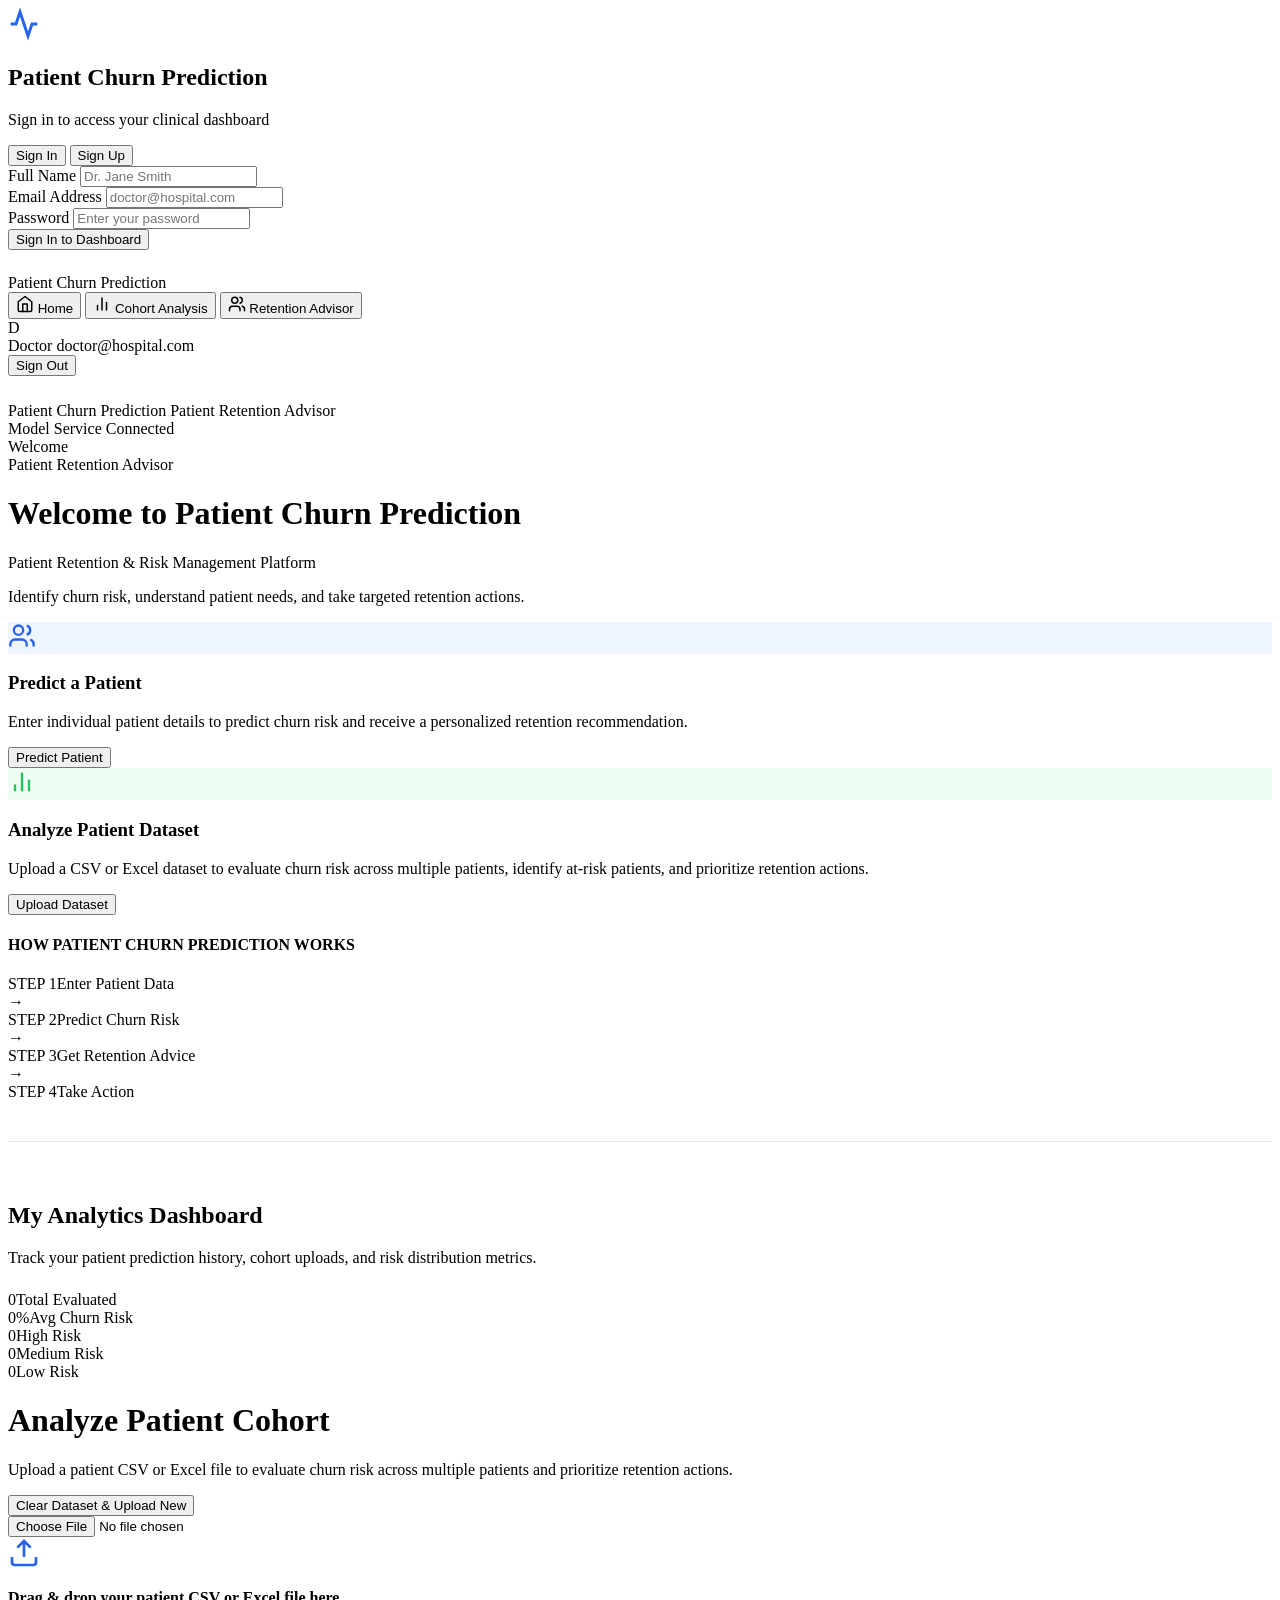
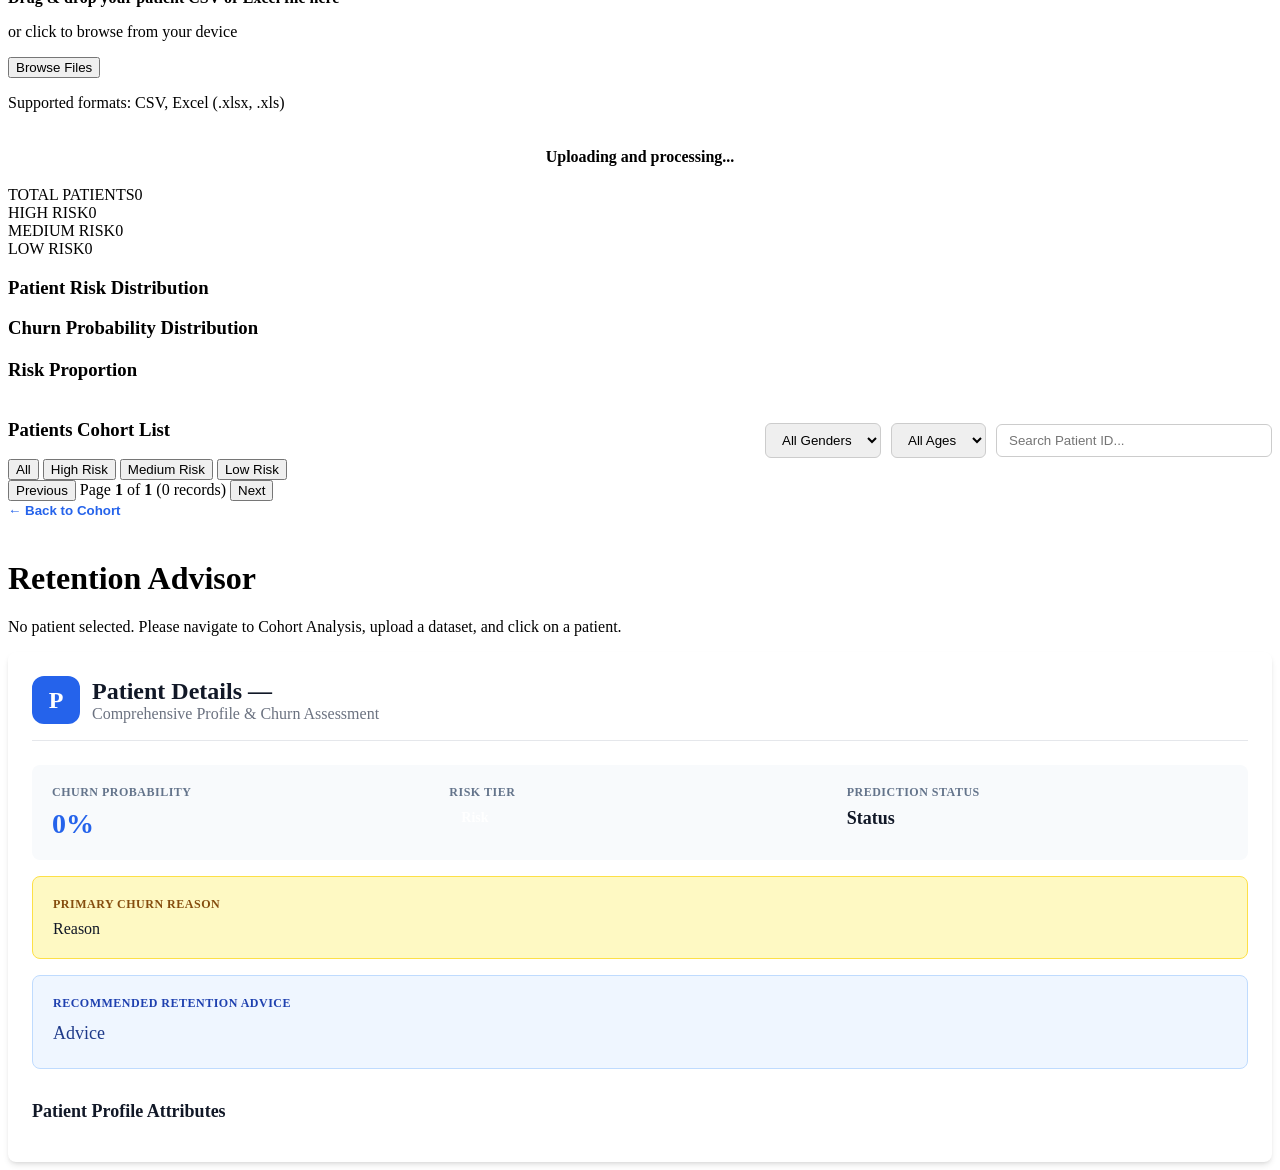
==== commit 3b5e9124: "Refactor: Move static UI files out of backend into a dedicated frontend directory" ====
--- a/frontend/index.html
+++ b/frontend/index.html
@@ -1,49 +1,341 @@
 <!DOCTYPE html>
 <html lang="en">
 <head>
-  <meta charset="UTF-8">
-  <meta name="viewport" content="width=device-width, initial-scale=1.0">
-  <title>Patient Churn Prediction and Retention Advisor</title>
-  <link rel="stylesheet" href="/frontend/style.css">
-  <style>
-    .landing-page { min-height: 100vh; }
-    .landing-footer { display: grid; grid-template-columns: repeat(3, 1fr); gap: 24px; }
-    .landing-footer-feature { color: #64748b; font-size: 10px; line-height: 1.6; }
-    .landing-footer-feature strong { display: block; margin-bottom: 5px; color: #0f766e; font-size: 11px; }
-    @media (max-width: 620px) { .landing-footer { grid-template-columns: 1fr; gap: 12px; } }
-  </style>
+  <meta charset="UTF-8" />
+  <meta name="viewport" content="width=device-width, initial-scale=1.0" />
+  <title>Patient Churn & Retention Advisor</title>
+  <link rel="stylesheet" href="/static/style.css?v=8" />
 </head>
 <body>
-  <div id="landing-view" class="landing-page">
-    <header class="landing-nav">
-      <a class="landing-brand" href="/">
-        <span class="landing-brand-mark"><span></span><span></span><span></span></span>
-        <span><strong>Patient Churn Prediction</strong><small>Retention Advisor</small></span>
-      </a>
-      <div class="landing-nav-actions">
-        <a class="landing-text-btn" href="/frontend/login.html">Sign in</a>
-        <a class="landing-nav-cta" href="/frontend/login.html?mode=signup">Create workspace <span>&rarr;</span></a>
-      </div>
-    </header>
-    <main class="landing-main">
-      <section class="landing-hero">
-        <div class="landing-hero-copy">
-          <div class="landing-eyebrow"><span class="eyebrow-pulse"></span> Predict earlier. Retain thoughtfully.</div>
-          <h1>Keep the next visit<br><em>within reach.</em></h1>
-          <p class="landing-lede">Patient Churn Prediction and Retention Advisor helps care teams spot churn risk, understand what is driving it, and turn each signal into a practical retention action.</p>
-          <div class="landing-hero-actions"><a class="landing-primary-btn" href="/frontend/login.html?mode=signup">Start assessing patients <span>&rarr;</span></a><a class="landing-secondary-btn" href="/frontend/login.html"><span class="play-icon">&#9654;</span> See the workspace</a></div>
-          <div class="landing-trust"><span class="trust-avatars"><i>R</i><i>M</i><i>A</i></span><span>Built for focused, human-led care teams</span></div>
-        </div>
-        <div class="landing-visual" aria-label="Patient risk dashboard preview">
-          <div class="visual-orbit orbit-one"></div><div class="visual-orbit orbit-two"></div>
-          <div class="risk-preview-card"><div class="preview-card-top"><span>LIVE RISK PULSE</span><span class="preview-status"><b></b> Model ready</span></div><div class="preview-score-row"><div><small>Average cohort risk</small><strong>38.6<span>%</span></strong></div><div class="score-delta">&#8593; 12.4%<small>this quarter</small></div></div><div class="preview-chart"><span class="chart-grid grid-a"></span><span class="chart-grid grid-b"></span><svg viewBox="0 0 420 150" preserveAspectRatio="none" aria-hidden="true"><defs><linearGradient id="areaFill" x1="0" x2="0" y1="0" y2="1"><stop offset="0" stop-color="#2dd4bf" stop-opacity=".28"/><stop offset="1" stop-color="#2dd4bf" stop-opacity="0"/></linearGradient></defs><path d="M0 122 C42 112 52 94 87 103 S133 74 165 88 S207 105 237 68 S280 79 311 49 S355 61 420 18 V150 H0Z" fill="url(#areaFill)"/><path d="M0 122 C42 112 52 94 87 103 S133 74 165 88 S207 105 237 68 S280 79 311 49 S355 61 420 18" fill="none" stroke="#2dd4bf" stroke-width="3" stroke-linecap="round"/></svg></div><div class="preview-axis"><span>Jan</span><span>Mar</span><span>May</span><span>Jul</span><span>Sep</span></div><div class="preview-alert"><span class="alert-mark">!</span><span><strong>14 patients need a closer look</strong><small>Prioritized by risk and likelihood to respond</small></span><span class="alert-arrow">&rarr;</span></div></div>
-          <div class="floating-signal signal-top"><span class="signal-icon">&#10003;</span><span><strong>Actionable</strong><small>Advice matched to risk</small></span></div><div class="floating-signal signal-bottom"><span class="mini-ring">82</span><span><strong>High signal</strong><small>Confidence score</small></span></div>
-        </div>
-      </section>
-      <section class="landing-strip"><span>ONE WORKSPACE FOR THE MOMENTS THAT MATTER</span><div><b>01</b> Spot risk <i>&rarr;</i><b>02</b> Find the reason <i>&rarr;</i><b>03</b> Act with care</div></section>
-      <section class="landing-features"><div class="feature-intro"><span class="landing-eyebrow">A clearer signal</span><h2>From churn probability<br>to a next best action.</h2></div><div class="feature-grid"><article><span class="feature-number">01</span><h3>Individual assessment</h3><p>Turn patient details into a risk score, contributing factors, and a retention plan in seconds.</p><a href="/frontend/login.html?mode=signup">Try an assessment <span>&rarr;</span></a></article><article><span class="feature-number">02</span><h3>Cohort intelligence</h3><p>Upload a CSV cohort to see who needs attention first and how risk is distributed across your population.</p><a href="/frontend/login.html?mode=signup">Explore cohort analysis <span>&rarr;</span></a></article><article><span class="feature-number">03</span><h3>Human-centered advice</h3><p>Understand the reason behind a signal, so outreach feels relevant instead of automatic.</p><a href="/frontend/login.html?mode=signup">Open retention advisor <span>&rarr;</span></a></article></div></section>
+  <!-- Login View -->
+  <div id="login-view" class="login-page-container hidden">
+    <div class="login-card">
+      <div class="login-header">
+        <div class="login-logo-badge">
+          <svg width="32" height="32" viewBox="0 0 24 24" fill="none" stroke="#2563eb" stroke-width="2.2">
+            <path d="M22 12h-4l-3 9L9 3l-3 9H2" />
+          </svg>
+        </div>
+        <h2>Patient Churn Prediction</h2>
+        <p class="login-subtitle" id="login-subtitle">Sign in to access your clinical dashboard</p>
+      </div>
+
+      <div class="login-tabs">
+        <button type="button" id="tab-signin" class="login-tab active" onclick="setLoginMode('signin')">Sign In</button>
+        <button type="button" id="tab-signup" class="login-tab" onclick="setLoginMode('signup')">Sign Up</button>
+      </div>
+
+      <div id="login-error" class="login-error-banner hidden"></div>
+
+      <form id="login-form" class="login-form" onsubmit="handleLoginSubmit(event)">
+        <div id="login-name-field" class="login-field hidden">
+          <label for="login-name">Full Name</label>
+          <input id="login-name" type="text" placeholder="Dr. Jane Smith" />
+        </div>
+
+        <div class="login-field">
+          <label for="login-email">Email Address</label>
+          <input id="login-email" type="email" placeholder="doctor@hospital.com" required />
+        </div>
+
+        <div class="login-field">
+          <label for="login-password">Password</label>
+          <input id="login-password" type="password" placeholder="Enter your password" required minlength="6" />
+        </div>
+
+        <button type="submit" id="login-submit-btn" class="login-submit-btn">Sign In to Dashboard</button>
+      </form>
+    </div>
+  </div>
+
+  <!-- App Layout -->
+  <div id="app-layout" class="app-layout hidden">
+    <aside class="app-nav-sidebar">
+      <div class="nav-brand">
+        <div class="nav-brand-icon">
+          <svg width="20" height="20" viewBox="0 0 24 24" fill="none" stroke="#ffffff" stroke-width="2.2"><path d="M22 12h-4l-3 9L9 3l-3 9H2" /></svg>
+        </div>
+        <div>
+          <span class="nav-brand-name">Patient Churn</span>
+          <span class="nav-brand-sub">Prediction</span>
+        </div>
+      </div>
+      <nav class="nav-links">
+        <button type="button" id="nav-home" class="nav-link active" onclick="navigate('home')">
+          <span class="nav-icon"><svg width="18" height="18" viewBox="0 0 24 24" fill="none" stroke="currentColor" stroke-width="2" stroke-linecap="round" stroke-linejoin="round"><path d="M3 9l9-7 9 7v11a2 2 0 0 1-2 2H5a2 2 0 0 1-2-2z" /><polyline points="9 22 9 12 15 12 15 22" /></svg></span>
+          <span class="nav-label">Home</span>
+        </button>
+        <button type="button" id="nav-cohort" class="nav-link" onclick="navigate('cohort')">
+          <span class="nav-icon"><svg width="18" height="18" viewBox="0 0 24 24" fill="none" stroke="currentColor" stroke-width="2" stroke-linecap="round" stroke-linejoin="round"><line x1="18" y1="20" x2="18" y2="10" /><line x1="12" y1="20" x2="12" y2="4" /><line x1="6" y1="20" x2="6" y2="14" /></svg></span>
+          <span class="nav-label">Cohort Analysis</span>
+        </button>
+        <button type="button" id="nav-advisor" class="nav-link" onclick="navigate('advisor')">
+          <span class="nav-icon"><svg width="18" height="18" viewBox="0 0 24 24" fill="none" stroke="currentColor" stroke-width="2" stroke-linecap="round" stroke-linejoin="round"><path d="M16 21v-2a4 4 0 0 0-4-4H6a4 4 0 0 0-4 4v2" /><circle cx="9" cy="7" r="4" /><path d="M22 21v-2a4 4 0 0 0-3-3.87" /><path d="M16 3.13a4 4 0 0 1 0 7.75" /></svg></span>
+          <span class="nav-label">Retention Advisor</span>
+        </button>
+      </nav>
+      <div class="nav-user-card">
+        <div class="nav-user-left">
+          <div class="nav-user-avatar" id="nav-user-initial">D</div>
+          <div class="nav-user-info">
+            <span class="nav-user-name" id="nav-user-name">Doctor</span>
+            <span class="nav-user-email" id="nav-user-email">doctor@hospital.com</span>
+          </div>
+        </div>
+        <button class="sidebar-signout-btn" onclick="signout()" title="Sign Out">Sign Out</button>
+      </div>
+    </aside>
+
+    <main class="main-content">
+      <header class="app-header-bar">
+        <div class="header-left">
+          <div class="header-brand">
+            <div class="header-brand-icon">
+              <svg width="22" height="22" viewBox="0 0 24 24" fill="none" stroke="#ffffff" stroke-width="2.2"><path d="M22 12h-4l-3 9L9 3l-3 9H2" /></svg>
+            </div>
+            <div>
+              <span class="header-brand-name">Patient Churn Prediction</span>
+              <span class="header-brand-sub">Patient Retention Advisor</span>
+            </div>
+          </div>
+          <span class="health-badge" id="health-badge"><span class="health-dot"></span> Model Service Connected</span>
+        </div>
+        <div class="header-right">
+          <div class="header-user-welcome">
+            <span class="user-greeting" id="header-greeting">Welcome</span>
+          </div>
+        </div>
+      </header>
+
+      <div class="main-scroll">
+        <!-- HOME VIEW -->
+        <div id="view-home" class="view-section hidden">
+          <div class="view-container">
+            <div class="view-badge">Patient Retention Advisor</div>
+            <h1 class="view-title">Welcome to Patient Churn Prediction</h1>
+            <p class="view-subtitle-blue">Patient Retention & Risk Management Platform</p>
+            <p class="view-desc">Identify churn risk, understand patient needs, and take targeted retention actions.</p>
+
+            <div class="home-cards">
+              <div class="home-card">
+                <div class="home-card-icon" style="background: #eff6ff">
+                  <svg width="28" height="28" viewBox="0 0 24 24" fill="none" stroke="#2563eb" stroke-width="2">
+                    <path d="M16 21v-2a4 4 0 0 0-4-4H6a4 4 0 0 0-4 4v2" />
+                    <circle cx="9" cy="7" r="4" />
+                    <path d="M22 21v-2a4 4 0 0 0-3-3.87" />
+                    <path d="M16 3.13a4 4 0 0 1 0 7.75" />
+                  </svg>
+                </div>
+                <h3>Predict a Patient</h3>
+                <p>Enter individual patient details to predict churn risk and receive a personalized retention recommendation.</p>
+                <button class="home-card-btn primary" onclick="navigate('advisor')">Predict Patient</button>
+              </div>
+
+              <div class="home-card">
+                <div class="home-card-icon" style="background: #f0fdf4">
+                  <svg width="28" height="28" viewBox="0 0 24 24" fill="none" stroke="#22c55e" stroke-width="2">
+                    <line x1="18" y1="20" x2="18" y2="10" />
+                    <line x1="12" y1="20" x2="12" y2="4" />
+                    <line x1="6" y1="20" x2="6" y2="14" />
+                  </svg>
+                </div>
+                <h3>Analyze Patient Dataset</h3>
+                <p>Upload a CSV or Excel dataset to evaluate churn risk across multiple patients, identify at-risk patients, and prioritize retention actions.</p>
+                <button class="home-card-btn outline" onclick="navigate('cohort')">Upload Dataset</button>
+              </div>
+            </div>
+
+            <div class="how-it-works">
+              <h4>HOW PATIENT CHURN PREDICTION WORKS</h4>
+              <div class="steps-row">
+                <div class="step-item">
+                  <div class="step-box"><span class="step-num">STEP 1</span><span class="step-label">Enter Patient Data</span></div>
+                </div>
+                <div class="step-item"><span class="step-arrow">&rarr;</span>
+                  <div class="step-box"><span class="step-num">STEP 2</span><span class="step-label">Predict Churn Risk</span></div>
+                </div>
+                <div class="step-item"><span class="step-arrow">&rarr;</span>
+                  <div class="step-box"><span class="step-num">STEP 3</span><span class="step-label">Get Retention Advice</span></div>
+                </div>
+                <div class="step-item"><span class="step-arrow">&rarr;</span>
+                  <div class="step-box"><span class="step-num">STEP 4</span><span class="step-label">Take Action</span></div>
+                </div>
+              </div>
+            </div>
+
+            <div id="analytics-dashboard" class="hidden" style="margin-top:40px; border-top:1px solid #e5e7eb; padding-top:40px;">
+              <h2 class="view-title" style="font-size:24px;">My Analytics Dashboard</h2>
+              <p class="view-desc" style="margin-bottom:24px;">Track your patient prediction history, cohort uploads, and risk distribution metrics.</p>
+
+              <div class="analytics-cards">
+                <div class="an-card"><span class="an-val" id="an-total">0</span><span class="an-label">Total Evaluated</span></div>
+                <div class="an-card"><span class="an-val" id="an-avg-risk">0%</span><span class="an-label">Avg Churn Risk</span></div>
+                <div class="an-card danger"><span class="an-val" id="an-high">0</span><span class="an-label">High Risk</span></div>
+                <div class="an-card warning"><span class="an-val" id="an-med">0</span><span class="an-label">Medium Risk</span></div>
+                <div class="an-card success"><span class="an-val" id="an-low">0</span><span class="an-label">Low Risk</span></div>
+              </div>
+            </div>
+          </div>
+        </div>
+
+        <!-- COHORT VIEW -->
+        <div id="view-cohort" class="view-section hidden">
+          <div class="view-container" id="cohort-print-area">
+            <div class="view-header-row">
+              <div>
+                <h1 class="view-title">Analyze Patient Cohort</h1>
+                <p class="view-desc">Upload a patient CSV or Excel file to evaluate churn risk across multiple patients and prioritize retention actions.</p>
+              </div>
+              <button id="clear-dataset-btn" class="clear-dataset-btn hidden" onclick="handleClearDataset()">Clear Dataset & Upload New</button>
+            </div>
+
+            <div id="cohort-drop" class="cohort-drop" onclick="document.getElementById('csv-upload').click()">
+              <input type="file" id="csv-upload" accept=".csv" class="hidden" onchange="handleFileUpload(event)" />
+              <div class="drop-icon-box">
+                <svg width="32" height="32" viewBox="0 0 24 24" fill="none" stroke="#2563eb" stroke-width="2">
+                  <path d="M21 15v4a2 2 0 0 1-2 2H5a2 2 0 0 1-2-2v-4" />
+                  <polyline points="17 8 12 3 7 8" />
+                  <line x1="12" y1="3" x2="12" y2="15" />
+                </svg>
+              </div>
+              <p><strong>Drag & drop your patient CSV or Excel file here</strong></p>
+              <p class="drop-hint">or click to browse from your device</p>
+              <button type="button" class="browse-btn" onclick="event.stopPropagation(); document.getElementById('csv-upload').click()">Browse Files</button>
+              <p class="drop-hint">Supported formats: CSV, Excel (.xlsx, .xls)</p>
+            </div>
+
+            <div id="upload-status" class="upload-status hidden" style="text-align:center; padding:20px; font-weight:bold;">Uploading and processing...</div>
+            <div id="upload-error" class="view-error hidden"></div>
+
+            <div id="cohort-content" class="hidden">
+              <div class="cohort-summary">
+                <div class="cs-card total"><span class="cs-label">TOTAL PATIENTS</span><span class="cs-val" id="c-total">0</span></div>
+                <div class="cs-card high"><span class="cs-label">HIGH RISK</span><span class="cs-val" id="c-high">0</span></div>
+                <div class="cs-card medium"><span class="cs-label">MEDIUM RISK</span><span class="cs-val" id="c-med">0</span></div>
+                <div class="cs-card low"><span class="cs-label">LOW RISK</span><span class="cs-val" id="c-low">0</span></div>
+              </div>
+
+          <div class="charts-row">
+            <div class="chart-card">
+              <h3>Patient Risk Distribution</h3>
+              <div class="bar-chart" id="patient-risk-bars"></div>
+            </div>
+            <div class="chart-card">
+              <h3>Churn Probability Distribution</h3>
+              <div class="histogram" id="prob-histogram"></div>
+            </div>
+          </div>
+
+          <div class="chart-card" style="margin-top: 20px;">
+            <h3>Risk Proportion</h3>
+            <div class="risk-pie" id="risk-pie-container"></div>
+          </div>
+
+          <div class="filter-pills" style="display:flex; justify-content:space-between; align-items:center;">
+            <div>
+              <h3>Patients Cohort List</h3>
+              <div class="pills-row" style="margin-top:10px;">
+                <button class="pill active" id="pill-all" onclick="filterCohort('all')">All</button>
+                <button class="pill" id="pill-high" onclick="filterCohort('high')">High Risk</button>
+                <button class="pill" id="pill-medium" onclick="filterCohort('medium')">Medium Risk</button>
+                <button class="pill" id="pill-low" onclick="filterCohort('low')">Low Risk</button>
+              </div>
+            </div>
+            <div style="display:flex; gap:10px; align-items:center;">
+              <select id="cohort-gender-filter" onchange="filterCohortGender(this.value)" style="padding:8px 12px; border-radius:6px; border:1px solid #ccc;">
+                <option value="all">All Genders</option>
+                <option value="male">Male</option>
+                <option value="female">Female</option>
+              </select>
+              <select id="cohort-age-filter" onchange="filterCohortAge(this.value)" style="padding:8px 12px; border-radius:6px; border:1px solid #ccc;">
+                <option value="all">All Ages</option>
+                <option value="<30">&lt; 30</option>
+                <option value="30-50">30 - 50</option>
+                <option value=">50">&gt; 50</option>
+              </select>
+              <input type="text" id="cohort-search" placeholder="Search Patient ID..." onkeyup="filterCohortSearch(event)" style="padding:8px 12px; border-radius:6px; border:1px solid #ccc; min-width:250px;"/>
+            </div>
+          </div>
+
+              <div class="cohort-table-wrap">
+                <table class="cohort-table" id="cohort-table">
+                  <thead id="cohort-table-head"></thead>
+                  <tbody id="cohort-table-body"></tbody>
+                </table>
+              </div>
+
+              <!-- Pagination Controls -->
+              <div id="pagination-controls" class="pagination-controls hidden">
+                <button class="page-btn" id="page-prev" onclick="prevPage()">Previous</button>
+                <span class="page-info">
+                  Page <strong id="page-current">1</strong> of <strong id="page-total">1</strong> (<span id="page-records">0</span> records)
+                </span>
+                <button class="page-btn" id="page-next" onclick="nextPage()">Next</button>
+              </div>
+            </div>
+          </div>
+        </div>
+
+        <!-- ADVISOR VIEW -->
+        <div id="view-advisor" class="view-section hidden">
+          <div class="view-container">
+            <button class="back-btn" onclick="navigate('cohort')" style="background:none;border:none;color:#2563eb;cursor:pointer;font-weight:600;margin-bottom:20px;padding:0;">&larr; Back to Cohort</button>
+            
+            <div id="adv-empty" class="hidden">
+              <h1 class="view-title">Retention Advisor</h1>
+              <p class="view-desc">No patient selected. Please navigate to Cohort Analysis, upload a dataset, and click on a patient.</p>
+            </div>
+
+            <div id="adv-card" class="patient-details-card hidden" style="background:#fff;border-radius:8px;padding:24px;box-shadow:0 4px 6px -1px rgb(0 0 0 / 0.1), 0 2px 4px -2px rgb(0 0 0 / 0.1);margin:0 auto;">
+              <!-- Header -->
+              <div style="display:flex;justify-content:space-between;align-items:center;border-bottom:1px solid #e5e7eb;padding-bottom:16px;margin-bottom:24px;">
+                <div style="display:flex;align-items:center;gap:12px;">
+                  <div style="background:#2563eb;color:white;width:48px;height:48px;border-radius:12px;display:flex;align-items:center;justify-content:center;font-weight:bold;font-size:24px;" id="adv-icon">P</div>
+                  <div>
+                    <h2 style="margin:0;fontSize:22px;color:#111827;">Patient Details — <span id="adv-patient-id"></span></h2>
+                    <p style="margin:0;fontSize:14px;color:#6b7280;">Comprehensive Profile & Churn Assessment</p>
+                  </div>
+                </div>
+              </div>
+
+              <!-- Top Cards -->
+              <div style="display:grid;grid-template-columns:1fr 1fr 1fr;gap:16px;background:#f8fafc;padding:20px;border-radius:8px;margin-bottom:16px;">
+                <div>
+                  <div style="font-size:12px;font-weight:bold;color:#64748b;letter-spacing:0.5px;margin-bottom:8px;">CHURN PROBABILITY</div>
+                  <div style="font-size:28px;font-weight:bold;color:#2563eb;" id="adv-prob">0%</div>
+                </div>
+                <div>
+                  <div style="font-size:12px;font-weight:bold;color:#64748b;letter-spacing:0.5px;margin-bottom:8px;">RISK TIER</div>
+                  <div><span id="adv-risk-tag" style="color:white;padding:6px 12px;border-radius:6px;font-size:14px;font-weight:bold;">Risk</span></div>
+                </div>
+                <div>
+                  <div style="font-size:12px;font-weight:bold;color:#64748b;letter-spacing:0.5px;margin-bottom:8px;">PREDICTION STATUS</div>
+                  <div style="font-size:18px;font-weight:bold;color:#111827;" id="adv-status">Status</div>
+                </div>
+              </div>
+
+              <!-- Primary Reason -->
+              <div style="background:#fef9c3;border:1px solid #fde047;padding:20px;border-radius:8px;margin-bottom:16px;">
+                <div style="font-size:12px;font-weight:bold;color:#854d0e;letter-spacing:0.5px;margin-bottom:8px;">PRIMARY CHURN REASON</div>
+                <div style="font-size:16px;color:#111827;" id="adv-reason">Reason</div>
+              </div>
+
+              <!-- Retention Advice -->
+              <div style="background:#eff6ff;border:1px solid #bfdbfe;padding:20px;border-radius:8px;margin-bottom:32px;">
+                <div style="font-size:12px;font-weight:bold;color:#1e40af;letter-spacing:0.5px;margin-bottom:8px;">RECOMMENDED RETENTION ADVICE</div>
+                <div style="font-size:18px;color:#1e3a8a;line-height:1.6;" id="adv-advice">Advice</div>
+              </div>
+
+              <h3 style="font-size:18px;margin-bottom:16px;color:#111827;font-weight:bold;">Patient Profile Attributes</h3>
+              <div id="adv-attributes" style="display:grid;grid-template-columns:repeat(7, 1fr);gap:16px;">
+                <!-- dynamic attributes -->
+              </div>
+            </div>
+          </div>
+        </div>
+      </div>
     </main>
-    <footer class="landing-footer"><div class="landing-footer-feature"><strong>Individual prediction</strong>Assess one patient and receive a clear churn probability, risk level, primary reason, and retention advice.</div><div class="landing-footer-feature"><strong>Cohort intelligence</strong>Upload a patient file, filter unique records, and save a print-ready PDF report.</div><div class="landing-footer-feature"><strong>Private workspace</strong>Keep registered-user prediction history and analytics organized in one dashboard.</div></footer>
   </div>
+  <script src="/static/app.js?v=8"></script>
 </body>
 </html>
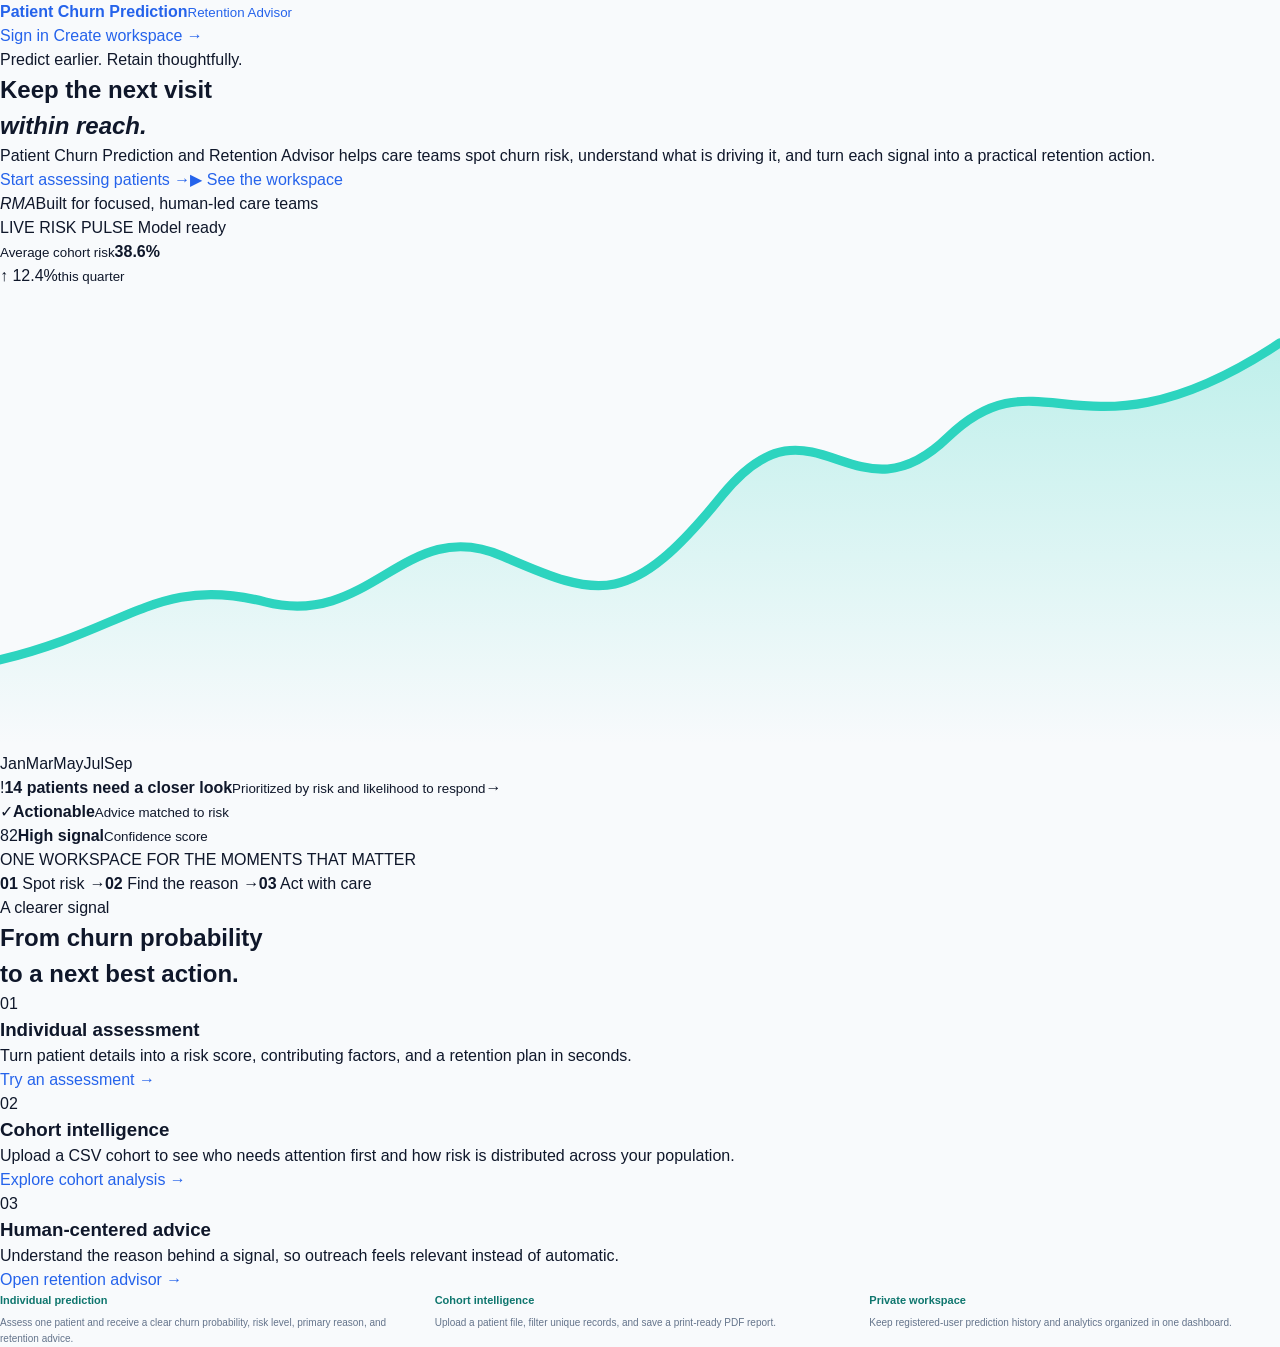
==== commit 6f19713e: "Fix stale frontend stylesheet caching" ====
--- a/frontend/index.html
+++ b/frontend/index.html
@@ -1,341 +1,49 @@
 <!DOCTYPE html>
 <html lang="en">
 <head>
-  <meta charset="UTF-8" />
-  <meta name="viewport" content="width=device-width, initial-scale=1.0" />
-  <title>Patient Churn & Retention Advisor</title>
-  <link rel="stylesheet" href="/static/style.css?v=8" />
+  <meta charset="UTF-8">
+  <meta name="viewport" content="width=device-width, initial-scale=1.0">
+  <title>Patient Churn Prediction and Retention Advisor</title>
+  <link rel="stylesheet" href="/frontend/style.css?v=2.0.1">
+  <style>
+    .landing-page { min-height: 100vh; }
+    .landing-footer { display: grid; grid-template-columns: repeat(3, 1fr); gap: 24px; }
+    .landing-footer-feature { color: #64748b; font-size: 10px; line-height: 1.6; }
+    .landing-footer-feature strong { display: block; margin-bottom: 5px; color: #0f766e; font-size: 11px; }
+    @media (max-width: 620px) { .landing-footer { grid-template-columns: 1fr; gap: 12px; } }
+  </style>
 </head>
 <body>
-  <!-- Login View -->
-  <div id="login-view" class="login-page-container hidden">
-    <div class="login-card">
-      <div class="login-header">
-        <div class="login-logo-badge">
-          <svg width="32" height="32" viewBox="0 0 24 24" fill="none" stroke="#2563eb" stroke-width="2.2">
-            <path d="M22 12h-4l-3 9L9 3l-3 9H2" />
-          </svg>
+  <div id="landing-view" class="landing-page">
+    <header class="landing-nav">
+      <a class="landing-brand" href="/">
+        <span class="landing-brand-mark"><span></span><span></span><span></span></span>
+        <span><strong>Patient Churn Prediction</strong><small>Retention Advisor</small></span>
+      </a>
+      <div class="landing-nav-actions">
+        <a class="landing-text-btn" href="/frontend/login.html">Sign in</a>
+        <a class="landing-nav-cta" href="/frontend/login.html?mode=signup">Create workspace <span>&rarr;</span></a>
+      </div>
+    </header>
+    <main class="landing-main">
+      <section class="landing-hero">
+        <div class="landing-hero-copy">
+          <div class="landing-eyebrow"><span class="eyebrow-pulse"></span> Predict earlier. Retain thoughtfully.</div>
+          <h1>Keep the next visit<br><em>within reach.</em></h1>
+          <p class="landing-lede">Patient Churn Prediction and Retention Advisor helps care teams spot churn risk, understand what is driving it, and turn each signal into a practical retention action.</p>
+          <div class="landing-hero-actions"><a class="landing-primary-btn" href="/frontend/login.html?mode=signup">Start assessing patients <span>&rarr;</span></a><a class="landing-secondary-btn" href="/frontend/login.html"><span class="play-icon">&#9654;</span> See the workspace</a></div>
+          <div class="landing-trust"><span class="trust-avatars"><i>R</i><i>M</i><i>A</i></span><span>Built for focused, human-led care teams</span></div>
         </div>
-        <h2>Patient Churn Prediction</h2>
-        <p class="login-subtitle" id="login-subtitle">Sign in to access your clinical dashboard</p>
-      </div>
-
-      <div class="login-tabs">
-        <button type="button" id="tab-signin" class="login-tab active" onclick="setLoginMode('signin')">Sign In</button>
-        <button type="button" id="tab-signup" class="login-tab" onclick="setLoginMode('signup')">Sign Up</button>
-      </div>
-
-      <div id="login-error" class="login-error-banner hidden"></div>
-
-      <form id="login-form" class="login-form" onsubmit="handleLoginSubmit(event)">
-        <div id="login-name-field" class="login-field hidden">
-          <label for="login-name">Full Name</label>
-          <input id="login-name" type="text" placeholder="Dr. Jane Smith" />
+        <div class="landing-visual" aria-label="Patient risk dashboard preview">
+          <div class="visual-orbit orbit-one"></div><div class="visual-orbit orbit-two"></div>
+          <div class="risk-preview-card"><div class="preview-card-top"><span>LIVE RISK PULSE</span><span class="preview-status"><b></b> Model ready</span></div><div class="preview-score-row"><div><small>Average cohort risk</small><strong>38.6<span>%</span></strong></div><div class="score-delta">&#8593; 12.4%<small>this quarter</small></div></div><div class="preview-chart"><span class="chart-grid grid-a"></span><span class="chart-grid grid-b"></span><svg viewBox="0 0 420 150" preserveAspectRatio="none" aria-hidden="true"><defs><linearGradient id="areaFill" x1="0" x2="0" y1="0" y2="1"><stop offset="0" stop-color="#2dd4bf" stop-opacity=".28"/><stop offset="1" stop-color="#2dd4bf" stop-opacity="0"/></linearGradient></defs><path d="M0 122 C42 112 52 94 87 103 S133 74 165 88 S207 105 237 68 S280 79 311 49 S355 61 420 18 V150 H0Z" fill="url(#areaFill)"/><path d="M0 122 C42 112 52 94 87 103 S133 74 165 88 S207 105 237 68 S280 79 311 49 S355 61 420 18" fill="none" stroke="#2dd4bf" stroke-width="3" stroke-linecap="round"/></svg></div><div class="preview-axis"><span>Jan</span><span>Mar</span><span>May</span><span>Jul</span><span>Sep</span></div><div class="preview-alert"><span class="alert-mark">!</span><span><strong>14 patients need a closer look</strong><small>Prioritized by risk and likelihood to respond</small></span><span class="alert-arrow">&rarr;</span></div></div>
+          <div class="floating-signal signal-top"><span class="signal-icon">&#10003;</span><span><strong>Actionable</strong><small>Advice matched to risk</small></span></div><div class="floating-signal signal-bottom"><span class="mini-ring">82</span><span><strong>High signal</strong><small>Confidence score</small></span></div>
         </div>
-
-        <div class="login-field">
-          <label for="login-email">Email Address</label>
-          <input id="login-email" type="email" placeholder="doctor@hospital.com" required />
-        </div>
-
-        <div class="login-field">
-          <label for="login-password">Password</label>
-          <input id="login-password" type="password" placeholder="Enter your password" required minlength="6" />
-        </div>
-
-        <button type="submit" id="login-submit-btn" class="login-submit-btn">Sign In to Dashboard</button>
-      </form>
-    </div>
+      </section>
+      <section class="landing-strip"><span>ONE WORKSPACE FOR THE MOMENTS THAT MATTER</span><div><b>01</b> Spot risk <i>&rarr;</i><b>02</b> Find the reason <i>&rarr;</i><b>03</b> Act with care</div></section>
+      <section class="landing-features"><div class="feature-intro"><span class="landing-eyebrow">A clearer signal</span><h2>From churn probability<br>to a next best action.</h2></div><div class="feature-grid"><article><span class="feature-number">01</span><h3>Individual assessment</h3><p>Turn patient details into a risk score, contributing factors, and a retention plan in seconds.</p><a href="/frontend/login.html?mode=signup">Try an assessment <span>&rarr;</span></a></article><article><span class="feature-number">02</span><h3>Cohort intelligence</h3><p>Upload a CSV cohort to see who needs attention first and how risk is distributed across your population.</p><a href="/frontend/login.html?mode=signup">Explore cohort analysis <span>&rarr;</span></a></article><article><span class="feature-number">03</span><h3>Human-centered advice</h3><p>Understand the reason behind a signal, so outreach feels relevant instead of automatic.</p><a href="/frontend/login.html?mode=signup">Open retention advisor <span>&rarr;</span></a></article></div></section>
+    </main>
+    <footer class="landing-footer"><div class="landing-footer-feature"><strong>Individual prediction</strong>Assess one patient and receive a clear churn probability, risk level, primary reason, and retention advice.</div><div class="landing-footer-feature"><strong>Cohort intelligence</strong>Upload a patient file, filter unique records, and save a print-ready PDF report.</div><div class="landing-footer-feature"><strong>Private workspace</strong>Keep registered-user prediction history and analytics organized in one dashboard.</div></footer>
   </div>
-
-  <!-- App Layout -->
-  <div id="app-layout" class="app-layout hidden">
-    <aside class="app-nav-sidebar">
-      <div class="nav-brand">
-        <div class="nav-brand-icon">
-          <svg width="20" height="20" viewBox="0 0 24 24" fill="none" stroke="#ffffff" stroke-width="2.2"><path d="M22 12h-4l-3 9L9 3l-3 9H2" /></svg>
-        </div>
-        <div>
-          <span class="nav-brand-name">Patient Churn</span>
-          <span class="nav-brand-sub">Prediction</span>
-        </div>
-      </div>
-      <nav class="nav-links">
-        <button type="button" id="nav-home" class="nav-link active" onclick="navigate('home')">
-          <span class="nav-icon"><svg width="18" height="18" viewBox="0 0 24 24" fill="none" stroke="currentColor" stroke-width="2" stroke-linecap="round" stroke-linejoin="round"><path d="M3 9l9-7 9 7v11a2 2 0 0 1-2 2H5a2 2 0 0 1-2-2z" /><polyline points="9 22 9 12 15 12 15 22" /></svg></span>
-          <span class="nav-label">Home</span>
-        </button>
-        <button type="button" id="nav-cohort" class="nav-link" onclick="navigate('cohort')">
-          <span class="nav-icon"><svg width="18" height="18" viewBox="0 0 24 24" fill="none" stroke="currentColor" stroke-width="2" stroke-linecap="round" stroke-linejoin="round"><line x1="18" y1="20" x2="18" y2="10" /><line x1="12" y1="20" x2="12" y2="4" /><line x1="6" y1="20" x2="6" y2="14" /></svg></span>
-          <span class="nav-label">Cohort Analysis</span>
-        </button>
-        <button type="button" id="nav-advisor" class="nav-link" onclick="navigate('advisor')">
-          <span class="nav-icon"><svg width="18" height="18" viewBox="0 0 24 24" fill="none" stroke="currentColor" stroke-width="2" stroke-linecap="round" stroke-linejoin="round"><path d="M16 21v-2a4 4 0 0 0-4-4H6a4 4 0 0 0-4 4v2" /><circle cx="9" cy="7" r="4" /><path d="M22 21v-2a4 4 0 0 0-3-3.87" /><path d="M16 3.13a4 4 0 0 1 0 7.75" /></svg></span>
-          <span class="nav-label">Retention Advisor</span>
-        </button>
-      </nav>
-      <div class="nav-user-card">
-        <div class="nav-user-left">
-          <div class="nav-user-avatar" id="nav-user-initial">D</div>
-          <div class="nav-user-info">
-            <span class="nav-user-name" id="nav-user-name">Doctor</span>
-            <span class="nav-user-email" id="nav-user-email">doctor@hospital.com</span>
-          </div>
-        </div>
-        <button class="sidebar-signout-btn" onclick="signout()" title="Sign Out">Sign Out</button>
-      </div>
-    </aside>
-
-    <main class="main-content">
-      <header class="app-header-bar">
-        <div class="header-left">
-          <div class="header-brand">
-            <div class="header-brand-icon">
-              <svg width="22" height="22" viewBox="0 0 24 24" fill="none" stroke="#ffffff" stroke-width="2.2"><path d="M22 12h-4l-3 9L9 3l-3 9H2" /></svg>
-            </div>
-            <div>
-              <span class="header-brand-name">Patient Churn Prediction</span>
-              <span class="header-brand-sub">Patient Retention Advisor</span>
-            </div>
-          </div>
-          <span class="health-badge" id="health-badge"><span class="health-dot"></span> Model Service Connected</span>
-        </div>
-        <div class="header-right">
-          <div class="header-user-welcome">
-            <span class="user-greeting" id="header-greeting">Welcome</span>
-          </div>
-        </div>
-      </header>
-
-      <div class="main-scroll">
-        <!-- HOME VIEW -->
-        <div id="view-home" class="view-section hidden">
-          <div class="view-container">
-            <div class="view-badge">Patient Retention Advisor</div>
-            <h1 class="view-title">Welcome to Patient Churn Prediction</h1>
-            <p class="view-subtitle-blue">Patient Retention & Risk Management Platform</p>
-            <p class="view-desc">Identify churn risk, understand patient needs, and take targeted retention actions.</p>
-
-            <div class="home-cards">
-              <div class="home-card">
-                <div class="home-card-icon" style="background: #eff6ff">
-                  <svg width="28" height="28" viewBox="0 0 24 24" fill="none" stroke="#2563eb" stroke-width="2">
-                    <path d="M16 21v-2a4 4 0 0 0-4-4H6a4 4 0 0 0-4 4v2" />
-                    <circle cx="9" cy="7" r="4" />
-                    <path d="M22 21v-2a4 4 0 0 0-3-3.87" />
-                    <path d="M16 3.13a4 4 0 0 1 0 7.75" />
-                  </svg>
-                </div>
-                <h3>Predict a Patient</h3>
-                <p>Enter individual patient details to predict churn risk and receive a personalized retention recommendation.</p>
-                <button class="home-card-btn primary" onclick="navigate('advisor')">Predict Patient</button>
-              </div>
-
-              <div class="home-card">
-                <div class="home-card-icon" style="background: #f0fdf4">
-                  <svg width="28" height="28" viewBox="0 0 24 24" fill="none" stroke="#22c55e" stroke-width="2">
-                    <line x1="18" y1="20" x2="18" y2="10" />
-                    <line x1="12" y1="20" x2="12" y2="4" />
-                    <line x1="6" y1="20" x2="6" y2="14" />
-                  </svg>
-                </div>
-                <h3>Analyze Patient Dataset</h3>
-                <p>Upload a CSV or Excel dataset to evaluate churn risk across multiple patients, identify at-risk patients, and prioritize retention actions.</p>
-                <button class="home-card-btn outline" onclick="navigate('cohort')">Upload Dataset</button>
-              </div>
-            </div>
-
-            <div class="how-it-works">
-              <h4>HOW PATIENT CHURN PREDICTION WORKS</h4>
-              <div class="steps-row">
-                <div class="step-item">
-                  <div class="step-box"><span class="step-num">STEP 1</span><span class="step-label">Enter Patient Data</span></div>
-                </div>
-                <div class="step-item"><span class="step-arrow">&rarr;</span>
-                  <div class="step-box"><span class="step-num">STEP 2</span><span class="step-label">Predict Churn Risk</span></div>
-                </div>
-                <div class="step-item"><span class="step-arrow">&rarr;</span>
-                  <div class="step-box"><span class="step-num">STEP 3</span><span class="step-label">Get Retention Advice</span></div>
-                </div>
-                <div class="step-item"><span class="step-arrow">&rarr;</span>
-                  <div class="step-box"><span class="step-num">STEP 4</span><span class="step-label">Take Action</span></div>
-                </div>
-              </div>
-            </div>
-
-            <div id="analytics-dashboard" class="hidden" style="margin-top:40px; border-top:1px solid #e5e7eb; padding-top:40px;">
-              <h2 class="view-title" style="font-size:24px;">My Analytics Dashboard</h2>
-              <p class="view-desc" style="margin-bottom:24px;">Track your patient prediction history, cohort uploads, and risk distribution metrics.</p>
-
-              <div class="analytics-cards">
-                <div class="an-card"><span class="an-val" id="an-total">0</span><span class="an-label">Total Evaluated</span></div>
-                <div class="an-card"><span class="an-val" id="an-avg-risk">0%</span><span class="an-label">Avg Churn Risk</span></div>
-                <div class="an-card danger"><span class="an-val" id="an-high">0</span><span class="an-label">High Risk</span></div>
-                <div class="an-card warning"><span class="an-val" id="an-med">0</span><span class="an-label">Medium Risk</span></div>
-                <div class="an-card success"><span class="an-val" id="an-low">0</span><span class="an-label">Low Risk</span></div>
-              </div>
-            </div>
-          </div>
-        </div>
-
-        <!-- COHORT VIEW -->
-        <div id="view-cohort" class="view-section hidden">
-          <div class="view-container" id="cohort-print-area">
-            <div class="view-header-row">
-              <div>
-                <h1 class="view-title">Analyze Patient Cohort</h1>
-                <p class="view-desc">Upload a patient CSV or Excel file to evaluate churn risk across multiple patients and prioritize retention actions.</p>
-              </div>
-              <button id="clear-dataset-btn" class="clear-dataset-btn hidden" onclick="handleClearDataset()">Clear Dataset & Upload New</button>
-            </div>
-
-            <div id="cohort-drop" class="cohort-drop" onclick="document.getElementById('csv-upload').click()">
-              <input type="file" id="csv-upload" accept=".csv" class="hidden" onchange="handleFileUpload(event)" />
-              <div class="drop-icon-box">
-                <svg width="32" height="32" viewBox="0 0 24 24" fill="none" stroke="#2563eb" stroke-width="2">
-                  <path d="M21 15v4a2 2 0 0 1-2 2H5a2 2 0 0 1-2-2v-4" />
-                  <polyline points="17 8 12 3 7 8" />
-                  <line x1="12" y1="3" x2="12" y2="15" />
-                </svg>
-              </div>
-              <p><strong>Drag & drop your patient CSV or Excel file here</strong></p>
-              <p class="drop-hint">or click to browse from your device</p>
-              <button type="button" class="browse-btn" onclick="event.stopPropagation(); document.getElementById('csv-upload').click()">Browse Files</button>
-              <p class="drop-hint">Supported formats: CSV, Excel (.xlsx, .xls)</p>
-            </div>
-
-            <div id="upload-status" class="upload-status hidden" style="text-align:center; padding:20px; font-weight:bold;">Uploading and processing...</div>
-            <div id="upload-error" class="view-error hidden"></div>
-
-            <div id="cohort-content" class="hidden">
-              <div class="cohort-summary">
-                <div class="cs-card total"><span class="cs-label">TOTAL PATIENTS</span><span class="cs-val" id="c-total">0</span></div>
-                <div class="cs-card high"><span class="cs-label">HIGH RISK</span><span class="cs-val" id="c-high">0</span></div>
-                <div class="cs-card medium"><span class="cs-label">MEDIUM RISK</span><span class="cs-val" id="c-med">0</span></div>
-                <div class="cs-card low"><span class="cs-label">LOW RISK</span><span class="cs-val" id="c-low">0</span></div>
-              </div>
-
-          <div class="charts-row">
-            <div class="chart-card">
-              <h3>Patient Risk Distribution</h3>
-              <div class="bar-chart" id="patient-risk-bars"></div>
-            </div>
-            <div class="chart-card">
-              <h3>Churn Probability Distribution</h3>
-              <div class="histogram" id="prob-histogram"></div>
-            </div>
-          </div>
-
-          <div class="chart-card" style="margin-top: 20px;">
-            <h3>Risk Proportion</h3>
-            <div class="risk-pie" id="risk-pie-container"></div>
-          </div>
-
-          <div class="filter-pills" style="display:flex; justify-content:space-between; align-items:center;">
-            <div>
-              <h3>Patients Cohort List</h3>
-              <div class="pills-row" style="margin-top:10px;">
-                <button class="pill active" id="pill-all" onclick="filterCohort('all')">All</button>
-                <button class="pill" id="pill-high" onclick="filterCohort('high')">High Risk</button>
-                <button class="pill" id="pill-medium" onclick="filterCohort('medium')">Medium Risk</button>
-                <button class="pill" id="pill-low" onclick="filterCohort('low')">Low Risk</button>
-              </div>
-            </div>
-            <div style="display:flex; gap:10px; align-items:center;">
-              <select id="cohort-gender-filter" onchange="filterCohortGender(this.value)" style="padding:8px 12px; border-radius:6px; border:1px solid #ccc;">
-                <option value="all">All Genders</option>
-                <option value="male">Male</option>
-                <option value="female">Female</option>
-              </select>
-              <select id="cohort-age-filter" onchange="filterCohortAge(this.value)" style="padding:8px 12px; border-radius:6px; border:1px solid #ccc;">
-                <option value="all">All Ages</option>
-                <option value="<30">&lt; 30</option>
-                <option value="30-50">30 - 50</option>
-                <option value=">50">&gt; 50</option>
-              </select>
-              <input type="text" id="cohort-search" placeholder="Search Patient ID..." onkeyup="filterCohortSearch(event)" style="padding:8px 12px; border-radius:6px; border:1px solid #ccc; min-width:250px;"/>
-            </div>
-          </div>
-
-              <div class="cohort-table-wrap">
-                <table class="cohort-table" id="cohort-table">
-                  <thead id="cohort-table-head"></thead>
-                  <tbody id="cohort-table-body"></tbody>
-                </table>
-              </div>
-
-              <!-- Pagination Controls -->
-              <div id="pagination-controls" class="pagination-controls hidden">
-                <button class="page-btn" id="page-prev" onclick="prevPage()">Previous</button>
-                <span class="page-info">
-                  Page <strong id="page-current">1</strong> of <strong id="page-total">1</strong> (<span id="page-records">0</span> records)
-                </span>
-                <button class="page-btn" id="page-next" onclick="nextPage()">Next</button>
-              </div>
-            </div>
-          </div>
-        </div>
-
-        <!-- ADVISOR VIEW -->
-        <div id="view-advisor" class="view-section hidden">
-          <div class="view-container">
-            <button class="back-btn" onclick="navigate('cohort')" style="background:none;border:none;color:#2563eb;cursor:pointer;font-weight:600;margin-bottom:20px;padding:0;">&larr; Back to Cohort</button>
-            
-            <div id="adv-empty" class="hidden">
-              <h1 class="view-title">Retention Advisor</h1>
-              <p class="view-desc">No patient selected. Please navigate to Cohort Analysis, upload a dataset, and click on a patient.</p>
-            </div>
-
-            <div id="adv-card" class="patient-details-card hidden" style="background:#fff;border-radius:8px;padding:24px;box-shadow:0 4px 6px -1px rgb(0 0 0 / 0.1), 0 2px 4px -2px rgb(0 0 0 / 0.1);margin:0 auto;">
-              <!-- Header -->
-              <div style="display:flex;justify-content:space-between;align-items:center;border-bottom:1px solid #e5e7eb;padding-bottom:16px;margin-bottom:24px;">
-                <div style="display:flex;align-items:center;gap:12px;">
-                  <div style="background:#2563eb;color:white;width:48px;height:48px;border-radius:12px;display:flex;align-items:center;justify-content:center;font-weight:bold;font-size:24px;" id="adv-icon">P</div>
-                  <div>
-                    <h2 style="margin:0;fontSize:22px;color:#111827;">Patient Details — <span id="adv-patient-id"></span></h2>
-                    <p style="margin:0;fontSize:14px;color:#6b7280;">Comprehensive Profile & Churn Assessment</p>
-                  </div>
-                </div>
-              </div>
-
-              <!-- Top Cards -->
-              <div style="display:grid;grid-template-columns:1fr 1fr 1fr;gap:16px;background:#f8fafc;padding:20px;border-radius:8px;margin-bottom:16px;">
-                <div>
-                  <div style="font-size:12px;font-weight:bold;color:#64748b;letter-spacing:0.5px;margin-bottom:8px;">CHURN PROBABILITY</div>
-                  <div style="font-size:28px;font-weight:bold;color:#2563eb;" id="adv-prob">0%</div>
-                </div>
-                <div>
-                  <div style="font-size:12px;font-weight:bold;color:#64748b;letter-spacing:0.5px;margin-bottom:8px;">RISK TIER</div>
-                  <div><span id="adv-risk-tag" style="color:white;padding:6px 12px;border-radius:6px;font-size:14px;font-weight:bold;">Risk</span></div>
-                </div>
-                <div>
-                  <div style="font-size:12px;font-weight:bold;color:#64748b;letter-spacing:0.5px;margin-bottom:8px;">PREDICTION STATUS</div>
-                  <div style="font-size:18px;font-weight:bold;color:#111827;" id="adv-status">Status</div>
-                </div>
-              </div>
-
-              <!-- Primary Reason -->
-              <div style="background:#fef9c3;border:1px solid #fde047;padding:20px;border-radius:8px;margin-bottom:16px;">
-                <div style="font-size:12px;font-weight:bold;color:#854d0e;letter-spacing:0.5px;margin-bottom:8px;">PRIMARY CHURN REASON</div>
-                <div style="font-size:16px;color:#111827;" id="adv-reason">Reason</div>
-              </div>
-
-              <!-- Retention Advice -->
-              <div style="background:#eff6ff;border:1px solid #bfdbfe;padding:20px;border-radius:8px;margin-bottom:32px;">
-                <div style="font-size:12px;font-weight:bold;color:#1e40af;letter-spacing:0.5px;margin-bottom:8px;">RECOMMENDED RETENTION ADVICE</div>
-                <div style="font-size:18px;color:#1e3a8a;line-height:1.6;" id="adv-advice">Advice</div>
-              </div>
-
-              <h3 style="font-size:18px;margin-bottom:16px;color:#111827;font-weight:bold;">Patient Profile Attributes</h3>
-              <div id="adv-attributes" style="display:grid;grid-template-columns:repeat(7, 1fr);gap:16px;">
-                <!-- dynamic attributes -->
-              </div>
-            </div>
-          </div>
-        </div>
-      </div>
-    </main>
-  </div>
-  <script src="/static/app.js?v=8"></script>
 </body>
 </html>
--- a/frontend/style.css
+++ b/frontend/style.css
@@ -0,0 +1,1850 @@
+/* ═══════════════════════════════════════════════════
+   App Layout
+   ═══════════════════════════════════════════════════ */
+
+.app-layout {
+  display: flex;
+  min-height: 100vh;
+  background: #f8fafc;
+}
+
+.main-content {
+  flex: 1;
+  display: flex;
+  flex-direction: column;
+  min-height: 100vh;
+  overflow: hidden;
+}
+
+.main-scroll {
+  flex: 1;
+  overflow-y: auto;
+  background: #f8fafc;
+}
+.action-toast-banner {
+  position: fixed;
+  bottom: 2rem;
+  right: 2rem;
+  z-index: 100;
+  display: flex;
+  align-items: center;
+  gap: 1rem;
+  background: #ffffff;
+  border: 1px solid #a7f3d0;
+  box-shadow: 0 10px 30px rgba(15, 23, 42, 0.12), 0 0 15px rgba(16, 185, 129, 0.15);
+  border-radius: var(--radius-md);
+  padding: 0.85rem 1.25rem;
+  animation: fadeInUp 0.3s ease;
+}
+
+.toast-content {
+  display: flex;
+  align-items: center;
+  gap: 0.6rem;
+}
+
+.toast-text {
+  font-size: 0.85rem;
+  font-weight: 700;
+  color: #065f46;
+}
+
+.toast-close-btn {
+  background: none;
+  border: none;
+  color: #64748b;
+  cursor: pointer;
+  font-size: 0.85rem;
+}
+
+.toast-close-btn:hover { color: #0f172a; }
+.auth-overlay {
+  position: fixed; top: 0; left: 0; right: 0; bottom: 0;
+  background: rgba(0,0,0,0.5); backdrop-filter: blur(4px);
+  display: flex; align-items: center; justify-content: center;
+  z-index: 1000; animation: fadeIn 0.2s;
+}
+.auth-modal {
+  background: #fff; border-radius: 16px; padding: 36px 32px;
+  width: 420px; max-width: 95vw; position: relative;
+  box-shadow: 0 20px 60px rgba(0,0,0,0.2);
+  animation: slideUp 0.3s ease;
+}
+@keyframes slideUp { from { transform: translateY(30px); opacity: 0; } to { transform: translateY(0); opacity: 1; } }
+@keyframes fadeIn { from { opacity: 0; } to { opacity: 1; } }
+.auth-close {
+  position: absolute; top: 16px; right: 16px;
+  background: none; border: none; font-size: 18px;
+  color: #94a3b8; cursor: pointer;
+}
+.auth-close:hover { color: #334155; }
+.auth-header { text-align: center; margin-bottom: 20px; }
+.auth-logo { display: inline-flex; padding: 10px; background: #eff6ff; border-radius: 12px; margin-bottom: 12px; }
+.auth-header h2 { font-size: 20px; font-weight: 700; color: #0f172a; margin: 0 0 4px; }
+.auth-subtitle { font-size: 13px; color: #64748b; margin: 0; }
+.auth-tabs { display: flex; gap: 4px; background: #f1f5f9; border-radius: 10px; padding: 4px; margin-bottom: 20px; }
+.auth-tab {
+  flex: 1; padding: 8px; border: none; border-radius: 8px;
+  font-size: 13px; font-weight: 600; cursor: pointer;
+  background: transparent; color: #64748b; transition: all 0.2s;
+}
+.auth-tab.active { background: #fff; color: #0f172a; box-shadow: 0 1px 3px rgba(0,0,0,0.1); }
+.auth-error {
+  background: #fef2f2; color: #dc2626; padding: 10px 14px;
+  border-radius: 8px; font-size: 13px; margin-bottom: 16px;
+  border: 1px solid #fecaca;
+}
+.auth-form { display: flex; flex-direction: column; gap: 16px; }
+.auth-field label { display: block; font-size: 13px; font-weight: 600; color: #334155; margin-bottom: 6px; }
+.auth-field input {
+  width: 100%; padding: 10px 14px; border: 1.5px solid #e2e8f0;
+  border-radius: 10px; font-size: 14px; outline: none; transition: border 0.2s;
+  box-sizing: border-box;
+}
+.auth-field input:focus { border-color: #2563eb; box-shadow: 0 0 0 3px rgba(37,99,235,0.1); }
+.auth-submit {
+  padding: 12px; border: none; border-radius: 10px;
+  background: #2563eb; color: #fff; font-size: 14px;
+  font-weight: 600; cursor: pointer; transition: background 0.2s;
+}
+.auth-submit:hover { background: #1d4ed8; }
+.auth-submit:disabled { opacity: 0.6; cursor: not-allowed; }
+.batch-upload { animation: fadeInUp 0.5s ease 0.2s both; }
+.batch-header { display: flex; align-items: center; gap: 0.5rem; margin-bottom: 1.25rem; padding-bottom: 0.75rem; border-bottom: 1px solid var(--border-subtle); }
+.batch-title { font-size: 1rem; font-weight: 700; color: var(--text-primary); }
+
+.drop-zone { border: 2px dashed var(--border-light); border-radius: var(--radius-lg); padding: 2.5rem 2rem; text-align: center; cursor: pointer; transition: all 200ms ease; background: #ffffff; box-shadow: var(--shadow-sm); }
+.drop-zone:hover, .drop-zone.drag-active { border-color: var(--accent-primary); background: rgba(124, 58, 237, 0.03); }
+.drop-zone.has-file { border-style: solid; border-color: var(--accent-primary); padding: 1.25rem 2rem; }
+.file-input-hidden { display: none; }
+
+.drop-prompt { display: flex; flex-direction: column; align-items: center; gap: 0.5rem; }
+.drop-text { font-size: 0.85rem; color: var(--text-secondary); font-weight: 500; }
+.drop-link { color: var(--accent-primary); text-decoration: underline; font-weight: 600; }
+.drop-hint { font-size: 0.7rem; color: var(--text-muted); }
+
+.file-info { display: flex; align-items: center; gap: 0.5rem; justify-content: center; }
+.file-name { font-size: 0.85rem; color: var(--text-primary); font-weight: 600; }
+.file-size { font-size: 0.75rem; color: var(--text-muted); }
+
+.batch-error { margin-top: 0.75rem; padding: 0.65rem 1rem; background: #fef2f2; border: 1px solid #fca5a5; border-radius: var(--radius-sm); font-size: 0.8rem; color: #991b1b; }
+
+.batch-button { margin-top: 1rem; width: 100%; padding: 0.75rem 1.5rem; background: linear-gradient(135deg, #7c3aed 0%, #6366f1 100%); color: white; border: none; border-radius: var(--radius-md); font-family: 'Inter', sans-serif; font-size: 0.85rem; font-weight: 700; cursor: pointer; display: flex; align-items: center; justify-content: center; gap: 0.5rem; transition: all 200ms ease; box-shadow: 0 4px 14px rgba(124, 58, 237, 0.2); }
+.batch-button:hover { transform: translateY(-1px); box-shadow: 0 6px 18px rgba(124, 58, 237, 0.3); }
+
+.batch-results { margin-top: 1.5rem; animation: fadeInUp 0.4s ease; }
+.batch-summary { display: grid; grid-template-columns: repeat(4, 1fr); gap: 0.75rem; margin-bottom: 1.25rem; }
+.batch-stat { background: #ffffff; border: 1px solid var(--border-subtle); border-radius: var(--radius-md); padding: 1rem; text-align: center; box-shadow: var(--shadow-sm); }
+.batch-stat-value { font-size: 1.5rem; font-weight: 800; color: var(--text-primary); }
+.batch-stat-label { font-size: 0.65rem; text-transform: uppercase; letter-spacing: 0.08em; color: var(--text-muted); margin-top: 0.25rem; font-weight: 600; }
+
+.batch-stat-high .batch-stat-value { color: var(--risk-high); }
+.batch-stat-medium .batch-stat-value { color: var(--risk-medium); }
+.batch-stat-low .batch-stat-value { color: var(--risk-low); }
+
+.batch-table-wrapper { overflow-x: auto; border-radius: var(--radius-md); border: 1px solid var(--border-subtle); background: #ffffff; box-shadow: var(--shadow-sm); }
+.batch-table { width: 100%; border-collapse: collapse; font-size: 0.8rem; }
+.batch-table th { background: #f8fafc; padding: 0.65rem 0.85rem; text-align: left; font-size: 0.7rem; text-transform: uppercase; letter-spacing: 0.08em; color: var(--text-muted); font-weight: 700; border-bottom: 1px solid var(--border-subtle); }
+.batch-table td { padding: 0.65rem 0.85rem; border-bottom: 1px solid var(--border-subtle); color: var(--text-secondary); }
+
+.patient-id-col { font-weight: 700; color: var(--accent-primary); font-family: monospace; }
+.churn-pct-col { font-weight: 800; color: var(--text-primary); }
+.reason-col { font-size: 0.78rem; color: var(--text-primary); font-weight: 600; max-width: 220px; }
+.advice-col { font-size: 0.78rem; color: var(--text-secondary); max-width: 320px; }
+
+.risk-badge { display: inline-block; padding: 0.15rem 0.5rem; border-radius: 0.25rem; font-size: 0.7rem; font-weight: 700; text-transform: uppercase; }
+.risk-badge-high { background: #fee2e2; color: #991b1b; }
+.risk-badge-medium { background: #fef3c7; color: #92400e; }
+.risk-badge-low { background: #d1fae5; color: #065f46; }
+.batch-truncated { text-align: center; font-size: 0.75rem; color: var(--text-muted); margin-top: 0.75rem; }
+.feature-chart { animation: fadeInUp 0.5s ease 0.2s both; }
+.chart-header { display: flex; align-items: center; gap: 0.5rem; margin-bottom: 1.5rem; padding-bottom: 0.75rem; border-bottom: 1px solid var(--border-subtle); }
+.chart-title { font-size: 1rem; font-weight: 700; color: var(--text-primary); }
+.chart-bars { display: flex; flex-direction: column; gap: 0.9rem; }
+.feature-bar-row { display: grid; grid-template-columns: 160px 1fr 50px; align-items: center; gap: 0.75rem; }
+.bar-label { font-size: 0.8rem; color: var(--text-secondary); text-align: right; font-weight: 500; }
+.bar-track { height: 10px; background: #e2e8f0; border-radius: 5px; overflow: hidden; }
+.bar-fill { height: 100%; border-radius: 5px; width: 0%; }
+.bar-value { font-size: 0.8rem; font-weight: 700; text-align: right; }
+.app-footer { margin-top: 2rem; padding: 1.5rem 0; border-top: 1px solid var(--border-subtle); }
+.footer-inner { display: flex; align-items: center; justify-content: center; flex-wrap: wrap; gap: 1rem; }
+.footer-brand { display: flex; align-items: center; gap: 0.4rem; }
+.footer-text { font-size: 0.75rem; font-weight: 600; color: var(--text-secondary); }
+.footer-version { background: #f3e8ff; color: var(--accent-primary); padding: 0.1rem 0.4rem; border-radius: 0.25rem; font-size: 0.65rem; font-weight: 700; margin-left: 0.25rem; }
+.footer-divider { width: 1px; height: 14px; background: var(--border-subtle); }
+.footer-meta { display: flex; align-items: center; gap: 0.5rem; font-size: 0.7rem; color: var(--text-muted); font-weight: 500; }
+.footer-sep { opacity: 0.4; }
+.gauge-container {
+  position: relative;
+  display: flex;
+  flex-direction: column;
+  align-items: center;
+  padding: 1rem 0;
+  width: 100%;
+}
+.gauge-svg { width: 200px; height: 200px; }
+.gauge-center {
+  position: absolute;
+  top: 50%; left: 50%;
+  transform: translate(-50%, -55%);
+  text-align: center;
+}
+.gauge-value { font-size: 2rem; font-weight: 800; letter-spacing: -0.02em; }
+.gauge-label { font-size: 0.7rem; color: var(--text-muted); text-transform: uppercase; letter-spacing: 0.1em; }
+.gauge-scale { display: flex; justify-content: space-between; width: 180px; margin-top: -0.5rem; }
+.gauge-scale span { font-size: 0.6rem; font-weight: 500; }
+.scale-low { color: var(--risk-low); opacity: 0.6; }
+.scale-mid { color: var(--risk-medium); opacity: 0.6; }
+.scale-high { color: var(--risk-high); opacity: 0.6; }
+/* Header Bar */
+.app-header-bar {
+  display: flex; justify-content: space-between; align-items: center;
+  padding: 12px 24px; background: #fff;
+  border-bottom: 1px solid #e2e8f0; position: sticky; top: 0; z-index: 100;
+}
+.header-left { display: flex; align-items: center; gap: 16px; }
+.header-brand { display: flex; align-items: center; gap: 10px; }
+.header-brand-icon {
+  width: 36px; height: 36px; border-radius: 10px;
+  background: linear-gradient(135deg, #2563eb, #1e40af);
+  display: flex; align-items: center; justify-content: center;
+}
+.header-brand-name { font-size: 15px; font-weight: 800; color: #0f172a; display: block; line-height: 1.2; }
+.header-brand-sub { font-size: 11px; color: #64748b; display: block; }
+.health-badge {
+  display: inline-flex; align-items: center; gap: 6px;
+  padding: 5px 14px; border-radius: 20px;
+  font-size: 12px; font-weight: 600; color: #059669;
+  background: #ecfdf5; border: 1px solid #a7f3d0;
+}
+.health-dot { width: 8px; height: 8px; border-radius: 50%; background: #22c55e; }
+
+.header-right { display: flex; align-items: center; gap: 12px; }
+.signin-btn {
+  padding: 8px 20px; border: 1.5px solid #2563eb; border-radius: 8px;
+  background: #fff; color: #2563eb; font-size: 13px; font-weight: 600; cursor: pointer;
+}
+.signin-btn:hover { background: #eff6ff; }
+.user-chip {
+  display: flex; align-items: center; gap: 8px;
+  padding: 4px 6px 4px 4px; border-radius: 24px;
+  background: #f8fafc; border: 1px solid #e2e8f0;
+}
+.user-avatar {
+  width: 28px; height: 28px; border-radius: 50%;
+  background: #2563eb; color: #fff; display: flex;
+  align-items: center; justify-content: center;
+  font-size: 12px; font-weight: 700;
+}
+.user-name { font-size: 13px; font-weight: 600; color: #334155; }
+.signout-btn {
+  padding: 4px 12px; border: none; border-radius: 6px;
+  background: #f1f5f9; color: #64748b; font-size: 11px;
+  font-weight: 600; cursor: pointer;
+}
+.signout-btn:hover { background: #e2e8f0; }
+.interventions { animation: fadeInUp 0.5s ease 0.2s both; }
+.interventions-header { display: flex; align-items: center; gap: 0.5rem; margin-bottom: 1.25rem; padding-bottom: 0.75rem; border-bottom: 1px solid var(--border-subtle); }
+.interventions-title { font-size: 1rem; font-weight: 700; color: var(--text-primary); }
+
+.primary-advice-banner {
+  background: linear-gradient(135deg, #ffffff 0%, #f5f3ff 50%, #ecfeff 100%);
+  border: 1px solid rgba(124, 58, 237, 0.2);
+  border-radius: var(--radius-lg);
+  padding: 1.25rem 1.5rem;
+  margin-bottom: 1.5rem;
+  box-shadow: var(--shadow-sm);
+}
+.banner-title { font-size: 0.7rem; letter-spacing: 0.1em; font-weight: 700; color: var(--accent-primary); margin-bottom: 0.4rem; }
+.banner-text { font-size: 0.95rem; color: var(--text-primary); font-weight: 600; }
+
+.interventions-list { display: flex; flex-direction: column; gap: 0.6rem; }
+.intervention-item { display: flex; align-items: center; gap: 0.75rem; padding: 0.85rem 1rem; border-radius: var(--radius-md); border-left: 4px solid; transition: all 150ms ease; background: #ffffff; border: 1px solid var(--border-subtle); box-shadow: var(--shadow-sm); }
+.intervention-item:hover { transform: translateX(4px); box-shadow: var(--shadow-md); }
+
+.intervention-item.intervention-high { border-left-color: var(--risk-high); background: #fef2f2; }
+.intervention-item.intervention-medium { border-left-color: var(--risk-medium); background: #fffbeb; }
+.intervention-item.intervention-low { border-left-color: var(--risk-low); background: #ecfdf5; }
+
+.intervention-text { flex: 1; font-size: 0.85rem; color: var(--text-primary); font-weight: 600; }
+.intervention-badge { font-size: 0.65rem; letter-spacing: 0.08em; font-weight: 700; padding: 0.2rem 0.5rem; border-radius: 0.25rem; }
+.intervention-badge.intervention-high { background: #fee2e2; color: #991b1b; }
+.intervention-badge.intervention-medium { background: #fef3c7; color: #92400e; }
+.intervention-badge.intervention-low { background: #d1fae5; color: #065f46; }
+.metric-card {
+  display: flex;
+  flex-direction: column;
+  align-items: center;
+  padding: 1.25rem 1rem;
+  text-align: center;
+  position: relative;
+  background: #ffffff;
+  border: 1px solid var(--border-subtle);
+  border-radius: var(--radius-lg);
+  box-shadow: var(--shadow-sm);
+  animation: fadeInUp 0.5s ease both;
+  transition: all 200ms ease;
+}
+
+.metric-card:hover {
+  transform: translateY(-2px);
+  box-shadow: var(--shadow-md);
+}
+
+.metric-card::after {
+  content: '';
+  position: absolute;
+  bottom: 0;
+  left: 50%;
+  transform: translateX(-50%);
+  width: 40%;
+  height: 3px;
+  background: var(--metric-accent);
+  border-radius: 2px;
+  opacity: 0.8;
+  transition: all 250ms ease;
+}
+
+.metric-card:hover::after { width: 75%; opacity: 1; }
+.metric-value { font-size: 1.65rem; font-weight: 800; color: var(--text-primary); }
+.metric-label { font-size: 0.65rem; text-transform: uppercase; letter-spacing: 0.1em; color: var(--text-muted); font-weight: 600; margin-top: 0.3rem; }
+.metric-cards-row-grid {
+  display: grid;
+  grid-template-columns: repeat(4, 1fr);
+  gap: 1rem;
+  margin-top: 1rem;
+  animation: fadeInUp 0.5s ease 0.2s both;
+}
+
+@media (max-width: 1024px) {
+  .metric-cards-row-grid {
+    grid-template-columns: repeat(2, 1fr);
+  }
+}
+.modal-overlay {
+  position: fixed;
+  top: 0;
+  left: 0;
+  right: 0;
+  bottom: 0;
+  background: rgba(15, 23, 42, 0.6);
+  backdrop-filter: blur(4px);
+  display: flex;
+  align-items: center;
+  justify-content: center;
+  z-index: 1000;
+  padding: 20px;
+}
+
+.patient-modal {
+  background: #ffffff;
+  border-radius: 16px;
+  width: 640px;
+  max-width: 95vw;
+  max-height: 90vh;
+  display: flex;
+  flex-direction: column;
+  position: relative;
+  box-shadow: 0 20px 50px rgba(0, 0, 0, 0.2);
+  overflow: hidden;
+}
+
+.modal-close-btn {
+  position: absolute;
+  top: 16px;
+  right: 16px;
+  background: none;
+  border: none;
+  font-size: 18px;
+  color: #94a3b8;
+  cursor: pointer;
+  padding: 6px;
+}
+
+.modal-close-btn:hover {
+  color: #334155;
+}
+
+.modal-header {
+  padding: 24px 28px;
+  border-bottom: 1px solid #e2e8f0;
+  display: flex;
+  align-items: center;
+  gap: 16px;
+  background: #f8fafc;
+}
+
+.patient-avatar-badge {
+  width: 44px;
+  height: 44px;
+  border-radius: 12px;
+  background: #2563eb;
+  color: #ffffff;
+  display: flex;
+  align-items: center;
+  justify-content: center;
+  font-size: 18px;
+  font-weight: 800;
+}
+
+.modal-header h2 {
+  font-size: 18px;
+  font-weight: 800;
+  color: #0f172a;
+  margin: 0 0 2px;
+}
+
+.modal-subtitle {
+  font-size: 12px;
+  color: #64748b;
+  margin: 0;
+}
+
+.modal-body {
+  padding: 24px 28px;
+  overflow-y: auto;
+  display: flex;
+  flex-direction: column;
+  gap: 20px;
+}
+
+.modal-summary-bar {
+  display: flex;
+  gap: 16px;
+  background: #f1f5f9;
+  border-radius: 12px;
+  padding: 16px;
+}
+
+.summary-item {
+  flex: 1;
+  display: flex;
+  flex-direction: column;
+  gap: 4px;
+}
+
+.summary-label {
+  font-size: 11px;
+  font-weight: 700;
+  color: #64748b;
+  text-transform: uppercase;
+  letter-spacing: 0.5px;
+}
+
+.summary-val {
+  font-size: 15px;
+  font-weight: 700;
+  color: #0f172a;
+}
+
+.prob-val {
+  font-size: 18px;
+  font-weight: 800;
+  color: #2563eb;
+}
+
+.risk-badge {
+  display: inline-block;
+  padding: 3px 10px;
+  border-radius: 6px;
+  font-size: 11px;
+  font-weight: 700;
+  color: #ffffff;
+  width: fit-content;
+}
+
+.risk-high {
+  background: #ef4444;
+}
+
+.risk-medium {
+  background: #f59e0b;
+}
+
+.risk-low {
+  background: #22c55e;
+}
+
+.modal-diagnosis-section {
+  display: flex;
+  flex-direction: column;
+  gap: 12px;
+}
+
+.diag-card {
+  padding: 16px;
+  border-radius: 10px;
+}
+
+.yellow-card {
+  background: #fef9ec;
+  border: 1px solid #fde68a;
+}
+
+.blue-card {
+  background: #eff6ff;
+  border: 1px solid #bfdbfe;
+}
+
+.card-tag {
+  font-size: 10px;
+  font-weight: 700;
+  color: #64748b;
+  letter-spacing: 0.5px;
+}
+
+.diag-card p {
+  margin: 4px 0 0;
+  font-size: 13px;
+  color: #0f172a;
+  line-height: 1.5;
+}
+
+.attributes-title {
+  font-size: 14px;
+  font-weight: 700;
+  color: #0f172a;
+  margin: 4px 0 0;
+}
+
+.attributes-grid {
+  display: grid;
+  grid-template-columns: repeat(3, 1fr);
+  gap: 10px;
+}
+
+.attr-item {
+  background: #f8fafc;
+  border: 1px solid #e2e8f0;
+  border-radius: 8px;
+  padding: 10px 12px;
+  display: flex;
+  flex-direction: column;
+  gap: 2px;
+}
+
+.attr-label {
+  font-size: 10px;
+  font-weight: 700;
+  color: #64748b;
+  text-transform: uppercase;
+}
+
+.attr-val {
+  font-size: 13px;
+  font-weight: 600;
+  color: #0f172a;
+}
+
+.modal-footer {
+  padding: 16px 28px;
+  border-top: 1px solid #e2e8f0;
+  display: flex;
+  justify-content: flex-end;
+  background: #f8fafc;
+}
+
+.modal-btn-close {
+  padding: 10px 20px;
+  border: 1.5px solid #cbd5e1;
+  border-radius: 8px;
+  background: #ffffff;
+  color: #334155;
+  font-size: 13px;
+  font-weight: 600;
+  cursor: pointer;
+}
+
+.modal-btn-close:hover {
+  background: #f1f5f9;
+}
+.prob-gauge {
+  position: relative; display: inline-flex; flex-direction: column;
+  align-items: center; gap: 8px;
+}
+.gauge-center {
+  position: absolute; top: 0; left: 0; width: 180px; height: 180px;
+  display: flex; flex-direction: column; align-items: center; justify-content: center;
+}
+.gauge-value { font-size: 32px; font-weight: 800; line-height: 1; }
+.gauge-label { font-size: 12px; color: #64748b; font-weight: 500; margin-top: 4px; }
+.gauge-badge {
+  color: #fff; padding: 4px 14px; border-radius: 20px;
+  font-size: 12px; font-weight: 700; text-transform: uppercase;
+  letter-spacing: 0.5px;
+}
+/* ═══════════════════════════════════════════════════════════════════════════
+   Retention Advice Hero Card — Professional & Attractive Design
+   ═══════════════════════════════════════════════════════════════════════════ */
+
+.retention-hero-card {
+  position: relative;
+  border-radius: var(--radius-xl);
+  margin-top: 1.5rem;
+  margin-bottom: 1.5rem;
+  overflow: hidden;
+  animation: fadeInUp 0.5s ease 0.15s both;
+  transition: all var(--transition-normal);
+  background: var(--bg-card);
+  backdrop-filter: blur(16px);
+  border: 1px solid var(--border-subtle);
+  display: flex;
+}
+
+.retention-hero-card.at-risk {
+  background: linear-gradient(135deg, rgba(17, 24, 39, 0.95) 0%, rgba(30, 27, 75, 0.4) 100%);
+  border: 1px solid rgba(139, 92, 246, 0.25);
+  box-shadow: 0 10px 35px rgba(0, 0, 0, 0.5), 0 0 25px rgba(139, 92, 246, 0.1);
+}
+
+.retention-hero-card.satisfied {
+  background: linear-gradient(135deg, rgba(17, 24, 39, 0.95) 0%, rgba(6, 78, 59, 0.3) 100%);
+  border: 1px solid rgba(16, 185, 129, 0.25);
+  box-shadow: 0 10px 35px rgba(0, 0, 0, 0.5), 0 0 25px rgba(16, 185, 129, 0.1);
+}
+
+.retention-accent-bar {
+  width: 5px;
+  background: linear-gradient(180deg, var(--accent-primary) 0%, var(--accent-cyan) 100%);
+}
+
+.at-risk .retention-accent-bar {
+  background: linear-gradient(180deg, var(--risk-high) 0%, var(--accent-primary) 100%);
+}
+
+.satisfied .retention-accent-bar {
+  background: linear-gradient(180deg, var(--risk-low) 0%, var(--accent-cyan) 100%);
+}
+
+.retention-card-content {
+  flex: 1;
+  padding: 1.75rem 2rem;
+  display: flex;
+  flex-direction: column;
+  gap: 1.25rem;
+}
+
+.hero-meta-row {
+  display: flex;
+  align-items: center;
+  justify-content: space-between;
+  margin-bottom: 0.5rem;
+}
+
+.hero-category-tag {
+  font-size: 0.68rem;
+  text-transform: uppercase;
+  letter-spacing: 0.12em;
+  font-weight: 700;
+  color: var(--accent-secondary);
+}
+
+.hero-risk-pill {
+  font-size: 0.65rem;
+  text-transform: uppercase;
+  letter-spacing: 0.1em;
+  font-weight: 700;
+  padding: 0.25rem 0.65rem;
+  border-radius: 2rem;
+}
+
+.pill-high {
+  background: rgba(239, 68, 68, 0.15);
+  color: #fca5a5;
+  border: 1px solid rgba(239, 68, 68, 0.3);
+}
+
+.pill-medium {
+  background: rgba(245, 158, 11, 0.15);
+  color: #fcd34d;
+  border: 1px solid rgba(245, 158, 11, 0.3);
+}
+
+.pill-low {
+  background: rgba(16, 185, 129, 0.15);
+  color: #6ee7b7;
+  border: 1px solid rgba(16, 185, 129, 0.3);
+}
+
+.hero-reason-text {
+  font-size: 1.35rem;
+  font-weight: 700;
+  color: var(--text-primary);
+  line-height: 1.3;
+  letter-spacing: -0.01em;
+}
+
+.hero-advice-header {
+  margin-bottom: 0.5rem;
+}
+
+.hero-advice-tag {
+  font-size: 0.68rem;
+  text-transform: uppercase;
+  letter-spacing: 0.12em;
+  font-weight: 700;
+  color: var(--accent-cyan);
+}
+
+.hero-advice-box {
+  background: rgba(6, 182, 212, 0.05);
+  border: 1px solid rgba(6, 182, 212, 0.2);
+  border-radius: var(--radius-md);
+  padding: 1.1rem 1.35rem;
+  position: relative;
+}
+
+.hero-advice-body {
+  font-size: 0.95rem;
+  color: #f1f5f9;
+  line-height: 1.55;
+  font-weight: 400;
+}
+/* ── Retention Strategy Card Styling (Light Mode) ────────────────────────── */
+.retention-strategy-card {
+  border-radius: var(--radius-xl);
+  padding: 1.75rem;
+  margin-bottom: 1.5rem;
+  border: 1px solid rgba(124, 58, 237, 0.2);
+  background: linear-gradient(135deg, #ffffff 0%, #f5f3ff 50%, #ecfeff 100%);
+  box-shadow: var(--shadow-sm);
+  animation: fadeInUp 0.5s ease 0.1s both;
+}
+
+.strategy-header {
+  display: flex;
+  align-items: center;
+  justify-content: space-between;
+  margin-bottom: 0.85rem;
+}
+
+.strategy-tag {
+  font-size: 0.68rem;
+  text-transform: uppercase;
+  letter-spacing: 0.12em;
+  color: var(--accent-cyan);
+}
+
+.strategy-heading {
+  font-size: 1.15rem;
+  margin-top: 0.2rem;
+  color: var(--text-primary);
+}
+
+.action-active-badge {
+  font-size: 0.72rem;
+  color: #047857;
+  background: #d1fae5;
+  border: 1px solid #a7f3d0;
+  padding: 0.3rem 0.75rem;
+  border-radius: 2rem;
+  font-weight: 700;
+}
+
+.strategy-body {
+  background: #ffffff;
+  border-radius: var(--radius-md);
+  padding: 1.2rem 1.4rem;
+  border: 1px solid var(--border-subtle);
+  box-shadow: var(--shadow-sm);
+  margin-bottom: 1.25rem;
+}
+
+.strategy-text {
+  font-size: 0.95rem;
+  color: var(--text-primary);
+  line-height: 1.55;
+  font-weight: 500;
+}
+
+.strategy-cta-section {
+  display: flex;
+  flex-direction: column;
+  gap: 0.6rem;
+}
+
+.cta-section-label {
+  font-size: 0.65rem;
+  text-transform: uppercase;
+  letter-spacing: 0.1em;
+  font-weight: 700;
+  color: var(--text-muted);
+}
+
+.cta-buttons-grid {
+  display: grid;
+  grid-template-columns: repeat(4, 1fr);
+  gap: 0.75rem;
+}
+
+.cta-btn {
+  display: inline-flex;
+  align-items: center;
+  justify-content: center;
+  gap: 0.5rem;
+  padding: 0.65rem 0.9rem;
+  border-radius: var(--radius-md);
+  font-family: 'Inter', sans-serif;
+  font-size: 0.78rem;
+  font-weight: 600;
+  cursor: pointer;
+  transition: all 200ms ease;
+  border: 1px solid transparent;
+}
+
+.cta-btn-primary {
+  background: #f3e8ff;
+  color: #6d28d9;
+  border-color: #ddd6fe;
+}
+
+.cta-btn-primary:hover {
+  background: #e9d5ff;
+  border-color: #c4b5fd;
+  box-shadow: 0 4px 12px rgba(124, 58, 237, 0.15);
+}
+
+.cta-btn-cyan {
+  background: #cffafe;
+  color: #0e7490;
+  border-color: #a5f3fc;
+}
+
+.cta-btn-cyan:hover {
+  background: #a5f3fc;
+  border-color: #67e8f9;
+  box-shadow: 0 4px 12px rgba(8, 145, 178, 0.15);
+}
+
+.cta-btn-secondary {
+  background: #f1f5f9;
+  color: #334155;
+  border-color: #e2e8f0;
+}
+
+.cta-btn-secondary:hover {
+  background: #e2e8f0;
+  border-color: #cbd5e1;
+}
+
+.cta-btn-emerald {
+  background: #d1fae5;
+  color: #047857;
+  border-color: #a7f3d0;
+}
+
+.cta-btn-emerald:hover {
+  background: #a7f3d0;
+  border-color: #6ee7b7;
+  box-shadow: 0 4px 12px rgba(16, 185, 129, 0.15);
+}
+
+.cta-btn.triggered {
+  background: #059669 !important;
+  color: white !important;
+  border-color: #059669 !important;
+  box-shadow: 0 0 12px rgba(5, 150, 105, 0.3) !important;
+}
+
+@media (max-width: 1024px) {
+  .cta-buttons-grid {
+    grid-template-columns: repeat(2, 1fr);
+  }
+}
+.risk-card {
+  border-radius: var(--radius-xl);
+  padding: 2rem 1.5rem;
+  text-align: center;
+  position: relative;
+  overflow: hidden;
+  transition: all var(--transition-normal);
+  animation: fadeInUp 0.5s ease;
+  width: 100%;
+}
+
+.risk-card.risk-high {
+  background: linear-gradient(135deg, #1a0505 0%, #2d0a0a 50%, #3d1111 100%);
+  border: 1px solid rgba(239, 68, 68, 0.25);
+  box-shadow: 0 0 30px rgba(239, 68, 68, 0.1);
+  animation: fadeInUp 0.5s ease, pulseGlow 3s ease-in-out infinite;
+}
+
+.risk-card.risk-medium {
+  background: linear-gradient(135deg, #1a0f05 0%, #2d1a0a 50%, #3d2211 100%);
+  border: 1px solid rgba(245, 158, 11, 0.25);
+  box-shadow: 0 0 30px rgba(245, 158, 11, 0.1);
+}
+
+.risk-card.risk-low {
+  background: linear-gradient(135deg, #051a0f 0%, #0a2d18 50%, #113d22 100%);
+  border: 1px solid rgba(16, 185, 129, 0.25);
+  box-shadow: 0 0 30px rgba(16, 185, 129, 0.1);
+}
+
+.risk-label {
+  font-size: 0.8rem;
+  text-transform: uppercase;
+  letter-spacing: 0.2em;
+  font-weight: 600;
+  margin-bottom: 0.75rem;
+  display: block;
+}
+
+.risk-pct {
+  font-size: 4rem;
+  line-height: 1;
+  font-weight: 800;
+  letter-spacing: -0.02em;
+}
+
+.risk-pct-symbol {
+  font-size: 2rem;
+  font-weight: 600;
+  opacity: 0.7;
+}
+
+.risk-desc {
+  font-size: 0.8rem;
+  margin-top: 0.75rem;
+  opacity: 0.7;
+}
+
+.risk-high .risk-label, .risk-high .risk-pct { color: #fca5a5; }
+.risk-medium .risk-label, .risk-medium .risk-pct { color: #fcd34d; }
+.risk-low .risk-label, .risk-low .risk-pct { color: #6ee7b7; }
+
+.risk-high .risk-desc { color: rgba(252, 165, 165, 0.6); }
+.risk-medium .risk-desc { color: rgba(252, 211, 77, 0.6); }
+.risk-low .risk-desc { color: rgba(110, 231, 183, 0.6); }
+.risk-pie { display: flex; align-items: center; gap: 24px; flex-wrap: wrap; }
+.pie-legend { display: flex; flex-direction: column; gap: 8px; }
+.pie-legend-item { display: flex; align-items: center; gap: 8px; font-size: 13px; }
+.pie-dot { width: 10px; height: 10px; border-radius: 50%; flex-shrink: 0; }
+.pie-label { color: #334155; font-weight: 600; min-width: 90px; }
+.pie-val { color: #64748b; }
+/* Navigation Sidebar */
+.app-nav-sidebar {
+  width: 240px;
+  min-height: 100vh;
+  background: #ffffff;
+  border-right: 1px solid #e2e8f0;
+  display: flex;
+  flex-direction: column;
+  padding: 20px 12px;
+  box-sizing: border-box;
+  position: sticky;
+  top: 0;
+  height: 100vh;
+}
+
+.nav-brand {
+  display: flex;
+  align-items: center;
+  gap: 12px;
+  padding: 4px 8px;
+  margin-bottom: 28px;
+}
+
+.nav-brand-icon {
+  width: 32px;
+  height: 32px;
+  border-radius: 8px;
+  background: #2563eb;
+  display: flex;
+  align-items: center;
+  justify-content: center;
+  flex-shrink: 0;
+}
+
+.nav-brand-name {
+  font-size: 15px;
+  font-weight: 800;
+  color: #0f172a;
+  display: block;
+  line-height: 1.2;
+}
+
+.nav-brand-sub {
+  font-size: 11px;
+  color: #64748b;
+  display: block;
+}
+
+.nav-links {
+  display: flex;
+  flex-direction: column;
+  gap: 4px;
+  flex: 1;
+}
+
+.nav-link {
+  display: flex;
+  align-items: center;
+  gap: 12px;
+  padding: 10px 14px;
+  border-radius: 10px;
+  border: none;
+  background: transparent;
+  font-size: 13px;
+  font-weight: 500;
+  color: #64748b;
+  cursor: pointer;
+  transition: all 0.15s ease;
+  text-align: left;
+  width: 100%;
+}
+
+.nav-link:hover {
+  background: #f1f5f9;
+  color: #334155;
+}
+
+.nav-link.active {
+  background: #eff6ff;
+  color: #2563eb;
+  font-weight: 700;
+}
+
+.nav-icon {
+  display: flex;
+  align-items: center;
+  justify-content: center;
+}
+
+.nav-user-card {
+  display: flex;
+  align-items: center;
+  justify-content: space-between;
+  gap: 8px;
+  padding: 10px;
+  border-radius: 10px;
+  background: #f8fafc;
+  border: 1px solid #e2e8f0;
+  margin-top: auto;
+}
+
+.nav-user-left {
+  display: flex;
+  align-items: center;
+  gap: 8px;
+  overflow: hidden;
+}
+
+.nav-user-avatar {
+  width: 30px;
+  height: 30px;
+  border-radius: 50%;
+  background: #2563eb;
+  color: #ffffff;
+  display: flex;
+  align-items: center;
+  justify-content: center;
+  font-size: 12px;
+  font-weight: 700;
+  flex-shrink: 0;
+}
+
+.nav-user-info {
+  display: flex;
+  flex-direction: column;
+  overflow: hidden;
+}
+
+.nav-user-name {
+  font-size: 12px;
+  font-weight: 700;
+  color: #0f172a;
+  white-space: nowrap;
+  overflow: hidden;
+  text-overflow: ellipsis;
+}
+
+.nav-user-email {
+  font-size: 10px;
+  color: #94a3b8;
+  white-space: nowrap;
+  overflow: hidden;
+  text-overflow: ellipsis;
+}
+
+.sidebar-signout-btn {
+  padding: 5px 9px;
+  border: 1px solid #cbd5e1;
+  border-radius: 6px;
+  background: #ffffff;
+  color: #475569;
+  font-size: 11px;
+  font-weight: 600;
+  cursor: pointer;
+  white-space: nowrap;
+  transition: all 0.15s ease;
+  flex-shrink: 0;
+}
+
+.sidebar-signout-btn:hover {
+  background: #fef2f2;
+  color: #dc2626;
+  border-color: #fecaca;
+}
+/* ── Unified Risk Summary Card Styling (Light Mode) ────────────────────────── */
+.unified-risk-summary-card {
+  border-radius: var(--radius-xl);
+  padding: 1.75rem;
+  margin-bottom: 1.5rem;
+  background: #ffffff;
+  border: 1px solid var(--border-subtle);
+  box-shadow: var(--shadow-sm);
+  animation: fadeInUp 0.5s ease;
+  position: relative;
+  overflow: hidden;
+}
+
+.unified-risk-summary-card.risk-high {
+  background: linear-gradient(135deg, #ffffff 0%, #fef2f2 100%);
+  border: 1px solid rgba(239, 68, 68, 0.25);
+  box-shadow: 0 4px 20px rgba(239, 68, 68, 0.06);
+}
+
+.unified-risk-summary-card.risk-medium {
+  background: linear-gradient(135deg, #ffffff 0%, #fffbeb 100%);
+  border: 1px solid rgba(245, 158, 11, 0.25);
+  box-shadow: 0 4px 20px rgba(245, 158, 11, 0.06);
+}
+
+.unified-risk-summary-card.risk-low {
+  background: linear-gradient(135deg, #ffffff 0%, #ecfdf5 100%);
+  border: 1px solid rgba(16, 185, 129, 0.25);
+  box-shadow: 0 4px 20px rgba(16, 185, 129, 0.06);
+}
+
+.unified-card-grid {
+  display: grid;
+  grid-template-columns: 240px 1fr;
+  gap: 2rem;
+  align-items: center;
+}
+
+.unified-gauge-col {
+  display: flex;
+  flex-direction: column;
+  align-items: center;
+  border-right: 1px solid var(--border-subtle);
+  padding-right: 1.5rem;
+}
+
+.unified-risk-badge-wrapper {
+  margin-top: -0.5rem;
+}
+
+.unified-risk-pill {
+  font-size: 0.7rem;
+  font-weight: 700;
+  letter-spacing: 0.1em;
+  padding: 0.35rem 0.85rem;
+  border-radius: 2rem;
+  text-transform: uppercase;
+}
+
+.pill-high { background: #fee2e2; color: #b91c1c; border: 1px solid #fca5a5; }
+.pill-medium { background: #fef3c7; color: #b45309; border: 1px solid #fde68a; }
+.pill-low { background: #d1fae5; color: #047857; border: 1px solid #a7f3d0; }
+
+.unified-cause-col {
+  display: flex;
+  flex-direction: column;
+  gap: 0.75rem;
+}
+
+.cause-panel-header {
+  display: flex;
+  align-items: center;
+  justify-content: space-between;
+}
+
+.cause-tag {
+  font-size: 0.68rem;
+  text-transform: uppercase;
+  letter-spacing: 0.12em;
+  font-weight: 700;
+  color: var(--accent-primary);
+}
+
+.cause-status-indicator {
+  font-size: 0.65rem;
+  color: var(--accent-cyan);
+  background: rgba(8, 145, 178, 0.08);
+  padding: 0.2rem 0.55rem;
+  border-radius: 0.25rem;
+  font-weight: 600;
+}
+
+.cause-title-text {
+  font-size: 1.45rem;
+  font-weight: 800;
+  color: var(--text-primary);
+  line-height: 1.3;
+}
+
+.cause-description-text {
+  font-size: 0.88rem;
+  color: var(--text-secondary);
+  line-height: 1.5;
+}
+
+.cause-metrics-row {
+  display: flex;
+  gap: 1.5rem;
+  margin-top: 0.5rem;
+  padding-top: 0.75rem;
+  border-top: 1px solid var(--border-subtle);
+}
+
+.cause-mini-stat {
+  display: flex;
+  flex-direction: column;
+  gap: 0.15rem;
+}
+
+.mini-stat-label {
+  font-size: 0.65rem;
+  text-transform: uppercase;
+  letter-spacing: 0.08em;
+  color: var(--text-muted);
+}
+
+.mini-stat-val {
+  font-size: 0.82rem;
+  font-weight: 700;
+  color: var(--text-primary);
+}
+
+@media (max-width: 768px) {
+  .unified-card-grid {
+    grid-template-columns: 1fr;
+  }
+  .unified-gauge-col {
+    border-right: none;
+    border-bottom: 1px solid var(--border-subtle);
+    padding-right: 0;
+    padding-bottom: 1.5rem;
+  }
+}
+.whatif-card {
+  background: #fff; border-radius: 16px; border: 1px solid #e2e8f0;
+  overflow: hidden;
+}
+.whatif-header {
+  display: flex; align-items: center; gap: 14px;
+  padding: 20px 24px; border-bottom: 1px solid #f1f5f9;
+  background: linear-gradient(135deg, #eff6ff, #f8fafc);
+}
+.whatif-icon { font-size: 28px; }
+.whatif-header h3 { margin: 0; font-size: 16px; color: #0f172a; font-weight: 700; }
+.whatif-header p { margin: 2px 0 0; font-size: 12px; color: #64748b; }
+.whatif-body { display: flex; gap: 32px; padding: 24px; flex-wrap: wrap; }
+.whatif-sliders { flex: 1; min-width: 260px; display: flex; flex-direction: column; gap: 20px; }
+.whatif-slider-header { display: flex; justify-content: space-between; align-items: center; margin-bottom: 6px; }
+.whatif-slider-header label { font-size: 13px; font-weight: 600; color: #334155; }
+.whatif-val {
+  font-size: 13px; font-weight: 700; color: #2563eb;
+  background: #eff6ff; padding: 2px 10px; border-radius: 6px;
+}
+.whatif-slider input[type="range"] {
+  width: 100%; accent-color: #2563eb; height: 6px;
+}
+.whatif-range { display: flex; justify-content: space-between; font-size: 11px; color: #94a3b8; }
+.whatif-btn {
+  padding: 12px; border: none; border-radius: 10px;
+  background: linear-gradient(135deg, #2563eb, #1e40af);
+  color: #fff; font-weight: 700; font-size: 14px;
+  cursor: pointer; transition: transform 0.15s, box-shadow 0.15s;
+}
+.whatif-btn:hover { transform: translateY(-1px); box-shadow: 0 4px 12px rgba(37,99,235,0.3); }
+.whatif-btn:disabled { opacity: 0.6; cursor: not-allowed; transform: none; }
+.whatif-result {
+  flex: 1; min-width: 200px;
+  display: flex; flex-direction: column; align-items: center;
+  justify-content: center; gap: 16px;
+}
+.whatif-reason { text-align: center; font-size: 13px; color: #334155; max-width: 240px; }
+.whatif-reason strong { color: #64748b; font-size: 11px; text-transform: uppercase; letter-spacing: 0.5px; }
+.whatif-reason p { margin: 4px 0 0; }
+.whatif-placeholder { text-align: center; color: #94a3b8; padding: 40px 20px; }
+.whatif-placeholder span { font-size: 40px; display: block; margin-bottom: 12px; }
+.whatif-placeholder p { font-size: 13px; }
+/* ═══════════════════════════════════════════════════
+   Global Styles — Patient Churn Prediction
+   ═══════════════════════════════════════════════════ */
+
+@import url('https://fonts.googleapis.com/css2?family=Inter:wght@400;500;600;700;800&display=swap');
+
+*, *::before, *::after {
+  margin: 0; padding: 0; box-sizing: border-box;
+}
+
+:root {
+  --font-family: 'Inter', -apple-system, BlinkMacSystemFont, 'Segoe UI', sans-serif;
+  --color-bg: #f8fafc;
+  --color-text: #0f172a;
+  --color-text-muted: #64748b;
+  --color-primary: #2563eb;
+  --color-primary-dark: #1e40af;
+  --color-border: #e2e8f0;
+  --color-success: #22c55e;
+  --color-warning: #f59e0b;
+  --color-danger: #ef4444;
+  --radius: 10px;
+}
+
+html {
+  font-size: 16px;
+  -webkit-font-smoothing: antialiased;
+  -moz-osx-font-smoothing: grayscale;
+}
+
+body {
+  font-family: var(--font-family);
+  background: var(--color-bg);
+  color: var(--color-text);
+  line-height: 1.5;
+}
+
+a { color: var(--color-primary); text-decoration: none; }
+a:hover { text-decoration: underline; }
+
+/* Scrollbar */
+::-webkit-scrollbar { width: 6px; }
+::-webkit-scrollbar-track { background: transparent; }
+::-webkit-scrollbar-thumb { background: #cbd5e1; border-radius: 3px; }
+::-webkit-scrollbar-thumb:hover { background: #94a3b8; }
+
+/* Focus ring */
+:focus-visible { outline: 2px solid var(--color-primary); outline-offset: 2px; }
+
+/* Selection */
+::selection { background: #bfdbfe; color: #1e3a5f; }
+
+/* Spinner */
+.spinner {
+  display: inline-block;
+  width: 16px; height: 16px;
+  border: 2px solid rgba(255,255,255,0.3);
+  border-top-color: #fff;
+  border-radius: 50%;
+  animation: spin 0.6s linear infinite;
+  margin-right: 6px;
+}
+@keyframes spin { to { transform: rotate(360deg); } }
+.login-page-container {
+  min-height: 100vh;
+  width: 100vw;
+  display: flex;
+  align-items: center;
+  justify-content: center;
+  background: linear-gradient(135deg, #0f172a 0%, #1e293b 100%);
+  padding: 20px;
+  box-sizing: border-box;
+}
+
+.login-card {
+  background: #ffffff;
+  border-radius: 16px;
+  padding: 40px 36px;
+  width: 440px;
+  max-width: 100%;
+  box-shadow: 0 25px 50px -12px rgba(0, 0, 0, 0.25);
+}
+
+.login-header {
+  text-align: center;
+  margin-bottom: 24px;
+}
+
+.login-logo-badge {
+  display: inline-flex;
+  padding: 12px;
+  background: #eff6ff;
+  border-radius: 14px;
+  margin-bottom: 12px;
+}
+
+.login-header h2 {
+  font-size: 22px;
+  font-weight: 800;
+  color: #0f172a;
+  margin: 0 0 6px;
+}
+
+.login-subtitle {
+  font-size: 13px;
+  color: #64748b;
+  margin: 0;
+}
+
+.login-tabs {
+  display: flex;
+  gap: 4px;
+  background: #f1f5f9;
+  border-radius: 10px;
+  padding: 4px;
+  margin-bottom: 24px;
+}
+
+.login-tab {
+  flex: 1;
+  padding: 10px;
+  border: none;
+  border-radius: 8px;
+  font-size: 13px;
+  font-weight: 600;
+  cursor: pointer;
+  background: transparent;
+  color: #64748b;
+  transition: all 0.2s ease;
+}
+
+.login-tab.active {
+  background: #ffffff;
+  color: #0f172a;
+  box-shadow: 0 1px 3px rgba(0, 0, 0, 0.1);
+}
+
+.login-error-banner {
+  background: #fef2f2;
+  color: #dc2626;
+  padding: 12px 14px;
+  border-radius: 8px;
+  font-size: 13px;
+  margin-bottom: 18px;
+  border: 1px solid #fecaca;
+}
+
+.login-form {
+  display: flex;
+  flex-direction: column;
+  gap: 18px;
+}
+
+.login-field label {
+  display: block;
+  font-size: 13px;
+  font-weight: 600;
+  color: #334155;
+  margin-bottom: 6px;
+}
+
+.login-field input {
+  width: 100%;
+  padding: 12px 14px;
+  border: 1.5px solid #e2e8f0;
+  border-radius: 10px;
+  font-size: 14px;
+  outline: none;
+  transition: border 0.2s;
+  box-sizing: border-box;
+}
+
+.login-field input:focus {
+  border-color: #2563eb;
+  box-shadow: 0 0 0 3px rgba(37, 99, 235, 0.1);
+}
+
+.login-submit-btn {
+  padding: 14px;
+  border: none;
+  border-radius: 10px;
+  background: linear-gradient(135deg, #2563eb 0%, #1d4ed8 100%);
+  color: #ffffff;
+  font-size: 14px;
+  font-weight: 700;
+  cursor: pointer;
+  transition: all 0.2s ease;
+  margin-top: 6px;
+}
+
+.login-submit-btn:hover {
+  box-shadow: 0 4px 12px rgba(37, 99, 235, 0.3);
+}
+
+.login-submit-btn:disabled {
+  opacity: 0.6;
+  cursor: not-allowed;
+}
+/* ═══════════════════════════════════════════════════
+   Views — Shared Styles
+   ═══════════════════════════════════════════════════ */
+.view-container { padding: 28px 32px; max-width: 100%; }
+
+.view-header-row {
+  display: flex;
+  justify-content: space-between;
+  align-items: flex-start;
+  gap: 16px;
+}
+
+.view-badge {
+  display: inline-block; padding: 4px 14px; border-radius: 20px;
+  font-size: 12px; font-weight: 600; color: #2563eb;
+  background: #eff6ff; border: 1px solid #dbeafe; margin-bottom: 12px;
+}
+.view-title { font-size: 26px; font-weight: 800; color: #0f172a; margin: 0 0 4px; }
+.view-subtitle-blue { color: #2563eb; font-size: 16px; font-weight: 600; margin: 0 0 8px; }
+.view-desc { color: #64748b; font-size: 14px; margin: 0 0 28px; }
+.view-error {
+  background: #fef2f2; color: #dc2626; padding: 12px 16px;
+  border-radius: 10px; font-size: 13px; margin-bottom: 16px;
+  border: 1px solid #fecaca;
+}
+
+/* ─── Home View ─────────────────────────────────── */
+.home-cards { display: grid; grid-template-columns: 1fr 1fr; gap: 20px; margin-bottom: 32px; }
+.home-card {
+  background: #fff; border: 1px solid #e2e8f0; border-radius: 14px;
+  padding: 28px; transition: box-shadow 0.2s;
+}
+.home-card:hover { box-shadow: 0 4px 16px rgba(0,0,0,0.06); }
+.home-card-icon {
+  width: 48px; height: 48px; border-radius: 12px;
+  display: flex; align-items: center; justify-content: center; margin-bottom: 16px;
+}
+.home-card h3 { font-size: 18px; font-weight: 700; color: #0f172a; margin: 0 0 8px; }
+.home-card p { font-size: 13px; color: #64748b; line-height: 1.6; margin: 0 0 20px; }
+.home-card-btn {
+  width: 100%; padding: 12px; border-radius: 10px; font-size: 14px;
+  font-weight: 600; cursor: pointer; transition: all 0.2s;
+}
+.home-card-btn.primary {
+  background: #2563eb; color: #fff; border: none;
+}
+.home-card-btn.primary:hover { background: #1d4ed8; }
+.home-card-btn.outline {
+  background: #fff; color: #334155; border: 1.5px solid #e2e8f0;
+}
+.home-card-btn.outline:hover { border-color: #2563eb; color: #2563eb; }
+
+.how-it-works {
+  background: #fff; border: 1px solid #e2e8f0; border-radius: 14px;
+  padding: 24px 28px;
+}
+.how-it-works h4 { font-size: 13px; color: #334155; font-weight: 700; letter-spacing: 0.5px; margin: 0 0 20px; }
+.steps-row { display: flex; align-items: center; gap: 8px; flex-wrap: wrap; }
+.step-item { display: flex; align-items: center; gap: 8px; }
+.step-arrow { color: #94a3b8; font-size: 16px; }
+.step-box {
+  background: #f8fafc; border: 1px solid #e2e8f0; border-radius: 10px;
+  padding: 12px 20px; display: flex; flex-direction: column; gap: 4px;
+}
+.step-num { font-size: 11px; font-weight: 700; color: #2563eb; }
+.step-label { font-size: 13px; font-weight: 600; color: #0f172a; }
+
+/* ─── Assessment Form ───────────────────────────── */
+.assessment-form {
+  background: #fff; border: 1px solid #e2e8f0; border-radius: 14px;
+  padding: 32px; display: flex; flex-direction: column; gap: 28px;
+}
+.form-section h3 {
+  font-size: 15px; font-weight: 700; color: #0f172a;
+  display: flex; align-items: center; gap: 8px; margin: 0 0 16px;
+}
+.section-badge { margin-left: auto; font-size: 11px; color: #2563eb; font-weight: 600; background: #eff6ff; padding: 3px 10px; border-radius: 6px; }
+.form-grid-4 { display: grid; grid-template-columns: repeat(4, 1fr); gap: 16px; margin-bottom: 16px; }
+.form-grid-3 { display: grid; grid-template-columns: repeat(3, 1fr); gap: 16px; margin-bottom: 16px; }
+.form-grid-2 { display: grid; grid-template-columns: repeat(2, 1fr); gap: 16px; }
+.form-field label {
+  display: block; font-size: 12px; font-weight: 700; color: #334155; margin-bottom: 6px;
+}
+.form-field .req { color: #ef4444; }
+.form-field input, .form-field select {
+  width: 100%; padding: 10px 12px; border: 1.5px solid #e2e8f0;
+  border-radius: 8px; font-size: 14px; outline: none;
+  box-sizing: border-box; transition: border 0.2s;
+}
+.form-field input:focus, .form-field select:focus { border-color: #2563eb; box-shadow: 0 0 0 3px rgba(37,99,235,0.1); }
+.field-hint { display: block; font-size: 11px; color: #94a3b8; margin-top: 4px; }
+.form-submit-row { display: flex; justify-content: flex-end; }
+.predict-btn {
+  padding: 12px 28px; border: none; border-radius: 10px;
+  background: linear-gradient(135deg, #2563eb, #1e40af);
+  color: #fff; font-size: 14px; font-weight: 700; cursor: pointer;
+  transition: transform 0.15s, box-shadow 0.15s;
+}
+.predict-btn:hover { transform: translateY(-1px); box-shadow: 0 4px 14px rgba(37,99,235,0.3); }
+.predict-btn:disabled { opacity: 0.6; cursor: not-allowed; transform: none; }
+
+/* ─── Prediction Results ────────────────────────── */
+.prediction-results { margin-top: 32px; }
+.results-title { font-size: 20px; font-weight: 700; color: #0f172a; margin: 0 0 20px; }
+.results-grid { display: grid; grid-template-columns: auto 1fr; gap: 24px; }
+.results-gauge-card {
+  background: #fff; border: 1px solid #e2e8f0; border-radius: 14px;
+  padding: 28px; display: flex; flex-direction: column; align-items: center; gap: 12px;
+}
+.prediction-label { font-size: 14px; color: #334155; }
+.results-info-card { display: flex; flex-direction: column; gap: 16px; }
+.result-block {
+  padding: 20px; border-radius: 12px;
+}
+.reason-block { background: #fef9ec; border: 1px solid #fde68a; }
+.advice-block { background: #eff6ff; border: 1px solid #bfdbfe; }
+.result-block-label { font-size: 11px; font-weight: 700; color: #64748b; text-transform: uppercase; letter-spacing: 0.5px; }
+.result-block p { margin: 6px 0 0; font-size: 14px; color: #0f172a; line-height: 1.6; }
+
+.interventions-section, .contributions-section {
+  margin-top: 24px; background: #fff; border: 1px solid #e2e8f0;
+  border-radius: 14px; padding: 24px;
+}
+.interventions-section h3, .contributions-section h3 {
+  font-size: 16px; font-weight: 700; color: #0f172a; margin: 0 0 16px;
+}
+.interventions-grid { display: flex; flex-wrap: wrap; gap: 10px; }
+.intervention-chip {
+  display: flex; align-items: center; gap: 8px;
+  padding: 10px 16px; border-radius: 10px; font-size: 13px;
+  background: #f8fafc; border: 1px solid #e2e8f0;
+}
+.intervention-chip.high { border-color: #fecaca; background: #fef2f2; }
+.intervention-chip.medium { border-color: #fde68a; background: #fef9ec; }
+.priority-dot { width: 8px; height: 8px; border-radius: 50%; margin-left: auto; }
+.priority-dot.high { background: #ef4444; }
+.priority-dot.medium { background: #f59e0b; }
+.priority-dot.low { background: #22c55e; }
+
+.contribution-bars { display: flex; flex-direction: column; gap: 12px; }
+.contribution-row { display: flex; align-items: center; gap: 12px; }
+.contrib-label { font-size: 12px; color: #334155; min-width: 140px; font-weight: 600; }
+.contrib-bar-track { flex: 1; height: 10px; background: #f1f5f9; border-radius: 5px; overflow: hidden; }
+.contrib-bar-fill { height: 100%; border-radius: 5px; transition: width 0.6s ease; }
+.contrib-val { font-size: 12px; font-weight: 700; color: #64748b; min-width: 36px; text-align: right; }
+
+/* ─── Cohort Analysis View ──────────────────────── */
+.cohort-drop {
+  border: 2px dashed #cbd5e1; border-radius: 14px; padding: 40px;
+  text-align: center; cursor: pointer; transition: all 0.2s;
+  background: #fafbfc; margin-bottom: 20px;
+}
+.cohort-drop:hover, .cohort-drop.active { border-color: #2563eb; background: #eff6ff; }
+.drop-icon-box {
+  display: flex; align-items: center; justify-content: center; margin-bottom: 12px;
+}
+.drop-hint { font-size: 12px; color: #94a3b8; margin: 4px 0; }
+.browse-btn {
+  padding: 8px 20px; border: 1.5px solid #e2e8f0; border-radius: 8px;
+  background: #fff; color: #334155; font-size: 13px; cursor: pointer;
+  margin: 8px 0;
+}
+
+.cohort-file-card {
+  display: flex; align-items: center; justify-content: space-between;
+  background: #ffffff; border: 1px solid #e2e8f0; border-radius: 12px;
+  padding: 16px 20px; margin-bottom: 20px;
+}
+.file-info-left { display: flex; align-items: center; gap: 12px; }
+.file-type-badge {
+  background: #eff6ff; color: #2563eb; font-size: 11px; font-weight: 700;
+  padding: 4px 8px; border-radius: 6px;
+}
+.file-name { font-size: 14px; font-weight: 700; color: #0f172a; }
+.file-size { font-size: 12px; color: #64748b; margin-left: 6px; }
+.file-actions { display: flex; align-items: center; gap: 12px; }
+.file-status-tag { font-size: 12px; color: #059669; font-weight: 600; background: #ecfdf5; padding: 4px 10px; border-radius: 6px; }
+.clear-link-btn {
+  background: none; border: none; color: #dc2626; font-size: 12px;
+  font-weight: 600; cursor: pointer; text-decoration: underline;
+}
+.clear-dataset-btn {
+  padding: 8px 16px; border: 1px solid #fecaca; border-radius: 8px;
+  background: #fef2f2; color: #dc2626; font-size: 13px; font-weight: 600;
+  cursor: pointer; transition: all 0.15s ease;
+}
+.clear-dataset-btn:hover { background: #fee2e2; }
+.clear-dataset-btn.secondary {
+  background: #ffffff; border-color: #cbd5e1; color: #475569;
+}
+.clear-dataset-btn.secondary:hover { background: #f1f5f9; }
+
+.cohort-preview {
+  background: #fff; border: 1px solid #e2e8f0; border-radius: 14px;
+  padding: 20px; margin-bottom: 20px;
+}
+.preview-header { display: flex; justify-content: space-between; font-size: 13px; color: #334155; font-weight: 600; margin-bottom: 12px; }
+.preview-table-wrap { overflow-x: auto; }
+.preview-table { width: 100%; border-collapse: collapse; font-size: 12px; }
+.preview-table th { background: #f8fafc; padding: 8px 12px; text-align: left; font-weight: 700; color: #334155; border-bottom: 2px solid #e2e8f0; }
+.preview-table td { padding: 6px 12px; border-bottom: 1px solid #f1f5f9; color: #64748b; }
+
+.cohort-analyze-row { display: flex; justify-content: flex-end; margin-bottom: 20px; }
+
+.cohort-results-header {
+  display: flex; align-items: center; justify-content: space-between; margin-bottom: 20px;
+}
+.cohort-results-header h2 { font-size: 20px; font-weight: 700; color: #0f172a; margin: 0; }
+.cohort-count { font-size: 12px; color: #2563eb; background: #eff6ff; padding: 4px 12px; border-radius: 20px; font-weight: 600; display: inline-block; margin-top: 4px; }
+.results-actions { display: flex; gap: 12px; }
+
+.cohort-summary { display: grid; grid-template-columns: repeat(4, 1fr); gap: 16px; margin-bottom: 24px; }
+.cs-card {
+  background: #fff; border-radius: 12px; padding: 16px 20px;
+  border-left: 4px solid #e2e8f0;
+}
+.cs-card.total { border-left-color: #2563eb; }
+.cs-card.high { border-left-color: #ef4444; }
+.cs-card.medium { border-left-color: #f59e0b; }
+.cs-card.low { border-left-color: #22c55e; }
+.cs-label { font-size: 10px; font-weight: 700; color: #64748b; text-transform: uppercase; letter-spacing: 0.5px; display: block; }
+.cs-val { font-size: 24px; font-weight: 800; color: #0f172a; display: block; margin-top: 4px; }
+.cs-val small { font-size: 14px; font-weight: 600; color: #64748b; }
+
+.charts-row { display: grid; grid-template-columns: 1fr 1fr; gap: 20px; margin-bottom: 20px; }
+.chart-card {
+  background: #fff; border: 1px solid #e2e8f0; border-radius: 14px; padding: 24px;
+}
+.chart-card h3 { font-size: 15px; font-weight: 700; color: #0f172a; margin: 0 0 16px; }
+
+.bar-chart { display: flex; justify-content: center; gap: 40px; align-items: flex-end; height: 160px; }
+.bar-item { display: flex; flex-direction: column; align-items: center; gap: 6px; }
+.bar-track { width: 48px; height: 120px; background: #f1f5f9; border-radius: 8px 8px 0 0; display: flex; align-items: flex-end; }
+.bar-fill { width: 100%; border-radius: 8px 8px 0 0; transition: height 0.6s ease; min-height: 4px; }
+.bar-label { font-size: 11px; color: #64748b; font-weight: 600; }
+.bar-value { font-size: 14px; font-weight: 800; color: #0f172a; }
+
+.histogram { display: flex; justify-content: center; gap: 16px; align-items: flex-end; height: 160px; }
+.hist-bar { display: flex; flex-direction: column; align-items: center; gap: 6px; }
+.hist-track { width: 40px; height: 120px; background: #f1f5f9; border-radius: 6px 6px 0 0; display: flex; align-items: flex-end; }
+.hist-fill { width: 100%; background: #3b82f6; border-radius: 6px 6px 0 0; transition: height 0.6s ease; min-height: 2px; }
+.hist-label { font-size: 10px; color: #64748b; }
+.hist-value { font-size: 12px; font-weight: 700; color: #0f172a; }
+
+.filter-pills { margin-top: 24px; }
+.filter-pills h3 { font-size: 16px; font-weight: 700; color: #0f172a; margin: 0 0 12px; }
+.pills-row { display: flex; gap: 8px; margin-bottom: 16px; }
+.pill {
+  padding: 8px 18px; border-radius: 20px; border: 1.5px solid #e2e8f0;
+  background: #fff; font-size: 13px; font-weight: 600; color: #64748b;
+  cursor: pointer; transition: all 0.2s;
+}
+.pill.active { background: #2563eb; color: #fff; border-color: #2563eb; }
+.pill:hover:not(.active) { border-color: #2563eb; color: #2563eb; }
+
+.cohort-table-wrap { overflow-x: auto; background: #ffffff; border-radius: 12px; border: 1px solid #e2e8f0; }
+.cohort-table { width: 100%; border-collapse: collapse; font-size: 13px; }
+.cohort-table th {
+  text-align: left; padding: 12px 16px;
+  font-size: 12px; font-weight: 700; color: #64748b;
+  border-bottom: 2px solid #e2e8f0; background: #f8fafc;
+}
+.cohort-table td { 
+  padding: 8px 12px; 
+  border-bottom: 1px solid #f1f5f9; 
+  color: #334155;
+  white-space: nowrap;
+  overflow: hidden;
+  text-overflow: ellipsis;
+  max-width: 200px;
+}
+.cohort-table tr:hover { background: #f8fafc; }
+
+.cohort-table tr.row-high { background-color: #fef2f2; }
+.cohort-table tr.row-high:hover { background-color: #fee2e2; }
+
+.cohort-table tr.row-medium { background-color: #fef9ec; }
+.cohort-table tr.row-medium:hover { background-color: #fef3c7; }
+
+.cohort-table tr.row-low { background-color: #f0fdf4; }
+.cohort-table tr.row-low:hover { background-color: #dcfce7; }
+.mono { font-family: "SF Mono", "Consolas", monospace; font-size: 12px; color: #64748b; }
+.risk-tag {
+  display: inline-block; padding: 3px 10px; border-radius: 6px;
+  font-size: 11px; font-weight: 700; color: #fff;
+}
+.risk-tag.high { background: #ef4444; }
+.risk-tag.medium { background: #f59e0b; }
+.risk-tag.low { background: #22c55e; }
+.reason-cell { max-width: 280px; font-size: 12px; color: #64748b; }
+
+.view-patient-btn {
+  padding: 6px 14px; border: 1px solid #2563eb; border-radius: 6px;
+  background: #eff6ff; color: #2563eb; font-size: 12px; font-weight: 600;
+  cursor: pointer; transition: all 0.15s ease;
+}
+.view-patient-btn:hover { background: #2563eb; color: #ffffff; }
+
+/* ─── Pagination Controls ───────────────────────── */
+.pagination-controls {
+  display: flex; align-items: center; justify-content: space-between;
+  margin-top: 16px; padding: 14px 20px; background: #ffffff;
+  border: 1px solid #e2e8f0; border-radius: 12px;
+}
+.page-btn {
+  padding: 8px 18px; border: 1.5px solid #cbd5e1; border-radius: 8px;
+  background: #ffffff; color: #334155; font-size: 13px; font-weight: 600;
+  cursor: pointer; transition: all 0.15s ease;
+}
+.page-btn:hover:not(:disabled) { border-color: #2563eb; color: #2563eb; }
+.page-btn:disabled { opacity: 0.4; cursor: not-allowed; }
+.page-info { font-size: 13px; color: #64748b; }
+
+/* ─── User Analytics View ───────────────────────── */
+.analytics-empty {
+  text-align: center; padding: 60px 20px; color: #94a3b8;
+}
+.analytics-empty h3 { color: #334155; margin: 0 0 8px; }
+.analytics-empty-text { color: #94a3b8; font-size: 13px; }
+
+.analytics-cards {
+  display: grid; grid-template-columns: repeat(5, 1fr); gap: 16px; margin-bottom: 32px;
+}
+.an-card {
+  background: #fff; border: 1px solid #e2e8f0; border-radius: 14px;
+  padding: 20px; display: flex; flex-direction: column; align-items: center;
+  gap: 4px; text-align: center;
+}
+.an-card.danger { border-color: #fecaca; }
+.an-card.warning { border-color: #fde68a; }
+.an-card.success { border-color: #bbf7d0; }
+.an-val { font-size: 28px; font-weight: 800; color: #0f172a; }
+.an-label { font-size: 12px; color: #64748b; font-weight: 600; }
+
+.analytics-section {
+  background: #fff; border: 1px solid #e2e8f0; border-radius: 14px;
+  padding: 24px; margin-bottom: 20px;
+}
+.analytics-section h3 { font-size: 16px; font-weight: 700; color: #0f172a; margin: 0 0 16px; }
+
+.cohort-history-grid { display: grid; grid-template-columns: repeat(3, 1fr); gap: 12px; }
+.cohort-history-card {
+  background: #f8fafc; border: 1px solid #e2e8f0; border-radius: 10px;
+  padding: 14px; display: flex; flex-direction: column; gap: 6px;
+}
+.ch-filename { font-size: 13px; font-weight: 700; color: #0f172a; }
+.ch-stats { font-size: 12px; color: #64748b; display: flex; gap: 10px; flex-wrap: wrap; }
+.ch-high { color: #ef4444; } .ch-med { color: #f59e0b; } .ch-low { color: #22c55e; }
+.ch-date { font-size: 11px; color: #94a3b8; }
+
+.history-table-wrap { overflow-x: auto; }
+.history-table { width: 100%; border-collapse: collapse; font-size: 13px; }
+.history-table th {
+  text-align: left; padding: 10px 14px; font-size: 12px; font-weight: 700;
+  color: #64748b; border-bottom: 2px solid #e2e8f0; background: #f8fafc;
+}
+.history-table td { padding: 10px 14px; border-bottom: 1px solid #f1f5f9; color: #334155; }
+
+/* ─── Print Styles ──────────────────────────────── */
+@media print {
+  .app-nav-sidebar, .app-header-bar, .cohort-results-header button,
+  .filter-pills, .predict-btn, .form-submit-row, .whatif-card, .pagination-controls, .clear-dataset-btn { display: none !important; }
+  .view-container { padding: 0; max-width: 100%; }
+  .cohort-table-wrap, .cohort-summary, .charts-row { break-inside: avoid; }
+}
+
+/* ─── Responsive ────────────────────────────────── */
+@media (max-width: 900px) {
+  .home-cards { grid-template-columns: 1fr; }
+  .form-grid-4 { grid-template-columns: 1fr 1fr; }
+  .form-grid-3 { grid-template-columns: 1fr; }
+  .results-grid { grid-template-columns: 1fr; }
+  .cohort-summary { grid-template-columns: 1fr 1fr; }
+  .charts-row { grid-template-columns: 1fr; }
+  .analytics-cards { grid-template-columns: repeat(3, 1fr); }
+}
+
+.hidden { display: none !important; }
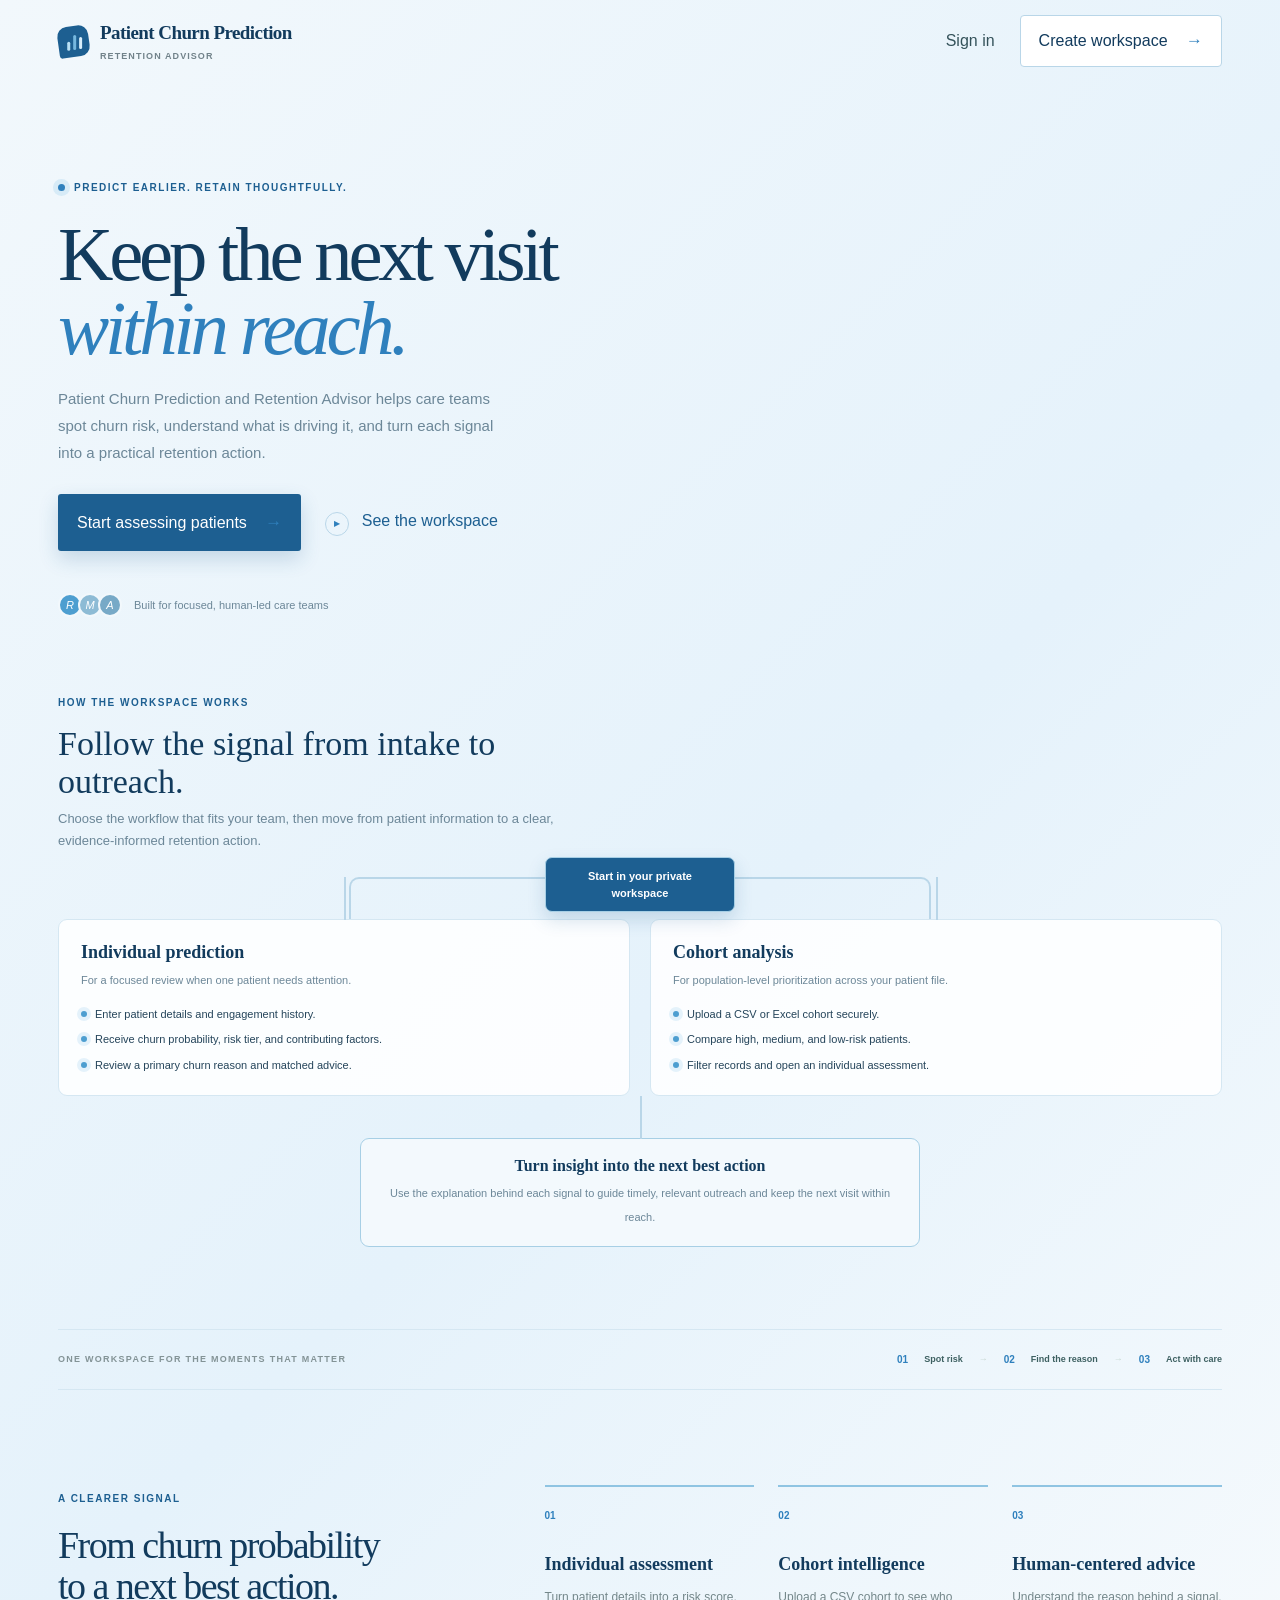
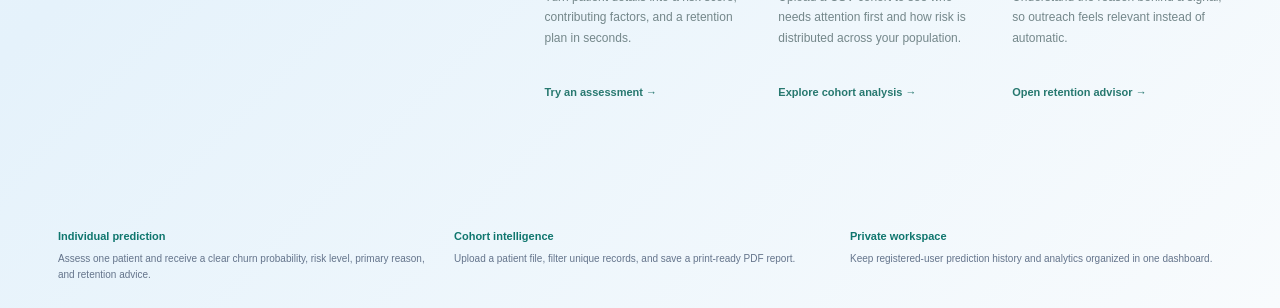
==== commit e3fabfff: "Improve cohort inference and landing experience" ====
--- a/frontend/index.html
+++ b/frontend/index.html
@@ -4,12 +4,64 @@
   <meta charset="UTF-8">
   <meta name="viewport" content="width=device-width, initial-scale=1.0">
   <title>Patient Churn Prediction and Retention Advisor</title>
+  <meta name="description" content="Spot patient churn risk early and turn each signal into a practical retention action.">
+  <meta name="theme-color" content="#0f766e">
+  <meta property="og:title" content="Patient Churn Prediction and Retention Advisor">
+  <meta property="og:description" content="AI-assisted patient churn insights and human-centered retention advice.">
+  <meta property="og:type" content="website">
+  <meta name="twitter:card" content="summary">
   <link rel="stylesheet" href="/frontend/style.css?v=2.0.1">
   <style>
     .landing-page { min-height: 100vh; }
     .landing-footer { display: grid; grid-template-columns: repeat(3, 1fr); gap: 24px; }
     .landing-footer-feature { color: #64748b; font-size: 10px; line-height: 1.6; }
     .landing-footer-feature strong { display: block; margin-bottom: 5px; color: #0f766e; font-size: 11px; }
+    .landing-simple-flow { padding: 0 0 82px; }
+    .landing-simple-flow-heading { max-width: 560px; margin-bottom: 25px; }
+    .landing-simple-flow-heading h2 { margin: 12px 0 8px; color: var(--theme-blue-950); font: 500 34px/1.1 Georgia, serif; }
+    .landing-simple-flow-heading p { max-width: 520px; color: var(--theme-muted); font-size: 13px; line-height: 1.7; }
+    .landing-flow-tree { position: relative; display: grid; grid-template-columns: repeat(2, 1fr); gap: 42px 20px; padding-top: 42px; }
+    .landing-flow-tree::before { content: ''; position: absolute; top: 0; left: 25%; right: 25%; height: 42px; border-top: 2px solid #B9D6E8; border-left: 2px solid #B9D6E8; border-right: 2px solid #B9D6E8; border-radius: 10px 10px 0 0; }
+    .landing-flow-root { position: absolute; top: -20px; left: 50%; z-index: 1; width: 190px; padding: 10px 15px; border: 1px solid #A7CFE5; border-radius: 7px; background: var(--theme-blue-800); color: white; font-size: 11px; font-weight: 800; text-align: center; transform: translateX(-50%); box-shadow: 0 8px 18px rgba(29,95,145,.18); }
+    .landing-flow-branch { position: relative; padding: 22px; border: 1px solid var(--theme-border); border-radius: 9px; background: rgba(255,255,255,.86); opacity: 0; animation: flowReveal .65s ease-out forwards; }
+    .landing-flow-branch:nth-child(2) { animation-delay: .2s; }.landing-flow-branch:nth-child(3) { animation-delay: .35s; }
+    .landing-flow-branch::before { content: ''; position: absolute; top: -43px; left: 50%; width: 2px; height: 43px; background: #B9D6E8; }
+    .landing-flow-branch h3 { margin: 0 0 8px; color: var(--theme-blue-950); font: 600 18px Georgia, serif; }
+    .landing-flow-branch > p { margin-bottom: 16px; color: var(--theme-muted); font-size: 11px; line-height: 1.65; }
+    .landing-flow-list { display: grid; gap: 9px; margin: 0; padding: 0; list-style: none; }
+    .landing-flow-list li { display: flex; gap: 8px; align-items: flex-start; color: var(--theme-text); font-size: 11px; line-height: 1.5; }
+    .landing-flow-list li::before { content: ''; width: 6px; height: 6px; flex: 0 0 6px; margin-top: 5px; border-radius: 50%; background: var(--theme-blue-500); box-shadow: 0 0 0 4px var(--theme-blue-100); }
+    .landing-flow-outcome { grid-column: 1 / -1; position: relative; max-width: 560px; justify-self: center; padding: 18px 22px; border: 1px solid #A7CFE5; border-radius: 9px; background: var(--theme-blue-50); color: var(--theme-blue-950); text-align: center; opacity: 0; animation: flowReveal .65s ease-out .55s forwards; }
+    .landing-flow-outcome::before { content: ''; position: absolute; top: -43px; left: 50%; width: 2px; height: 43px; background: #B9D6E8; }
+    .landing-flow-outcome strong { display: block; margin-bottom: 5px; font: 600 16px Georgia, serif; }.landing-flow-outcome span { color: var(--theme-muted); font-size: 11px; line-height: 1.6; }
+    .landing-brand-mark span { animation: barBounce 1.5s ease-in-out infinite alternate; transform-origin: bottom; }
+    .landing-brand-mark span:nth-child(2) { animation-delay: .3s; }.landing-brand-mark span:nth-child(3) { animation-delay: .6s; }
+    .eyebrow-pulse { animation: pulseGlow 2s ease-in-out infinite; }
+    .landing-flow-root { animation: rootFloat 3.5s ease-in-out infinite; }
+    .landing-flow-outcome { animation: flowReveal .65s ease-out .55s forwards, outcomeGlow 3.5s ease-in-out 1.3s infinite; }
+    .landing-flow-step { position: relative; min-height: 145px; padding: 21px; border: 1px solid var(--theme-border); border-radius: 8px; background: rgba(255,255,255,.8); opacity: 0; animation: flowReveal .65s ease-out forwards; }
+    .landing-flow-step:nth-child(1) { animation-delay: .15s; }.landing-flow-step:nth-child(2) { animation-delay: .35s; }.landing-flow-step:nth-child(3) { animation-delay: .55s; }
+    .landing-flow-step:not(:last-child)::after { content: ''; position: absolute; top: 34px; right: -17px; width: 18px; height: 2px; background: linear-gradient(90deg, var(--theme-blue-500), transparent); transform-origin: left; animation: flowConnector .7s ease-out both; animation-delay: .55s; }
+    .landing-flow-step b { display: inline-grid; width: 28px; height: 28px; place-items: center; border-radius: 50%; background: var(--theme-blue-100); color: var(--theme-blue-800); font-size: 11px; animation: stepPulse 2.8s ease-in-out infinite; }
+    .landing-flow-step h3 { margin: 18px 0 7px; color: var(--theme-blue-950); font: 600 16px Georgia, serif; }
+    .landing-flow-step p { color: var(--theme-muted); font-size: 11px; line-height: 1.65; }
+    .landing-hero { grid-template-columns: 1fr; min-height: auto; padding: 92px 0 72px; }
+    .landing-hero-copy { max-width: 690px; }
+    .landing-visual { display: none; }
+    .landing-hero-copy > * { opacity: 0; animation: landingReveal .7s ease-out forwards; }
+    .landing-hero-copy > :nth-child(1) { animation-delay: .05s; }.landing-hero-copy > :nth-child(2) { animation-delay: .15s; }.landing-hero-copy > :nth-child(3) { animation-delay: .25s; }.landing-hero-copy > :nth-child(4) { animation-delay: .35s; }.landing-hero-copy > :nth-child(5) { animation-delay: .45s; }
+    .feature-grid article { animation: featureReveal .7s ease-out both; }.feature-grid article:nth-child(1) { animation-delay: .15s; }.feature-grid article:nth-child(2) { animation-delay: .3s; }.feature-grid article:nth-child(3) { animation-delay: .45s; }
+    @keyframes landingReveal { from { opacity: 0; transform: translateY(14px); } to { opacity: 1; transform: translateY(0); } }
+    @keyframes flowReveal { from { opacity: 0; transform: translateY(18px); } to { opacity: 1; transform: translateY(0); } }
+    @keyframes flowConnector { from { opacity: 0; transform: scaleX(0); } to { opacity: 1; transform: scaleX(1); } }
+    @keyframes featureReveal { from { opacity: 0; transform: translateY(14px); } to { opacity: 1; transform: translateY(0); } }
+    @keyframes stepPulse { 0%, 70%, 100% { box-shadow: 0 0 0 0 rgba(77,158,208,0); } 35% { box-shadow: 0 0 0 6px rgba(77,158,208,.14); } }
+    @keyframes barBounce { from { transform: scaleY(.45); } to { transform: scaleY(1); } }
+    @keyframes pulseGlow { 0%, 100% { opacity: 1; transform: scale(1); } 50% { opacity: .45; transform: scale(1.3); } }
+    @keyframes rootFloat { 0%, 100% { transform: translateX(-50%) translateY(0); } 50% { transform: translateX(-50%) translateY(-4px); } }
+    @keyframes outcomeGlow { 0%, 100% { box-shadow: 0 0 0 rgba(77,158,208,0); } 50% { box-shadow: 0 10px 28px rgba(77,158,208,.16); } }
+    @media (prefers-reduced-motion: reduce) { .landing-hero-copy > *, .landing-flow-step, .landing-flow-step::after, .feature-grid article, .landing-flow-branch, .landing-flow-root, .landing-flow-outcome, .landing-flow-step b, .landing-brand-mark span, .eyebrow-pulse { animation: none; opacity: 1; } }
+    @media (max-width: 900px) { .landing-flow-tree { grid-template-columns: 1fr; padding-top: 42px; }.landing-flow-tree::before { left: 50%; right: auto; width: 0; border-right: 0; }.landing-flow-branch::before { left: 50%; }.landing-flow-outcome { grid-column: auto; } }
     @media (max-width: 620px) { .landing-footer { grid-template-columns: 1fr; gap: 12px; } }
   </style>
 </head>
@@ -40,6 +92,7 @@
           <div class="floating-signal signal-top"><span class="signal-icon">&#10003;</span><span><strong>Actionable</strong><small>Advice matched to risk</small></span></div><div class="floating-signal signal-bottom"><span class="mini-ring">82</span><span><strong>High signal</strong><small>Confidence score</small></span></div>
         </div>
       </section>
+      <section class="landing-simple-flow"><div class="landing-simple-flow-heading"><span class="landing-eyebrow">How the workspace works</span><h2>Follow the signal from intake to outreach.</h2><p>Choose the workflow that fits your team, then move from patient information to a clear, evidence-informed retention action.</p></div><div class="landing-flow-tree"><div class="landing-flow-root">Start in your private workspace</div><article class="landing-flow-branch"><h3>Individual prediction</h3><p>For a focused review when one patient needs attention.</p><ul class="landing-flow-list"><li>Enter patient details and engagement history.</li><li>Receive churn probability, risk tier, and contributing factors.</li><li>Review a primary churn reason and matched advice.</li></ul></article><article class="landing-flow-branch"><h3>Cohort analysis</h3><p>For population-level prioritization across your patient file.</p><ul class="landing-flow-list"><li>Upload a CSV or Excel cohort securely.</li><li>Compare high, medium, and low-risk patients.</li><li>Filter records and open an individual assessment.</li></ul></article><div class="landing-flow-outcome"><strong>Turn insight into the next best action</strong><span>Use the explanation behind each signal to guide timely, relevant outreach and keep the next visit within reach.</span></div></div></section>
       <section class="landing-strip"><span>ONE WORKSPACE FOR THE MOMENTS THAT MATTER</span><div><b>01</b> Spot risk <i>&rarr;</i><b>02</b> Find the reason <i>&rarr;</i><b>03</b> Act with care</div></section>
       <section class="landing-features"><div class="feature-intro"><span class="landing-eyebrow">A clearer signal</span><h2>From churn probability<br>to a next best action.</h2></div><div class="feature-grid"><article><span class="feature-number">01</span><h3>Individual assessment</h3><p>Turn patient details into a risk score, contributing factors, and a retention plan in seconds.</p><a href="/frontend/login.html?mode=signup">Try an assessment <span>&rarr;</span></a></article><article><span class="feature-number">02</span><h3>Cohort intelligence</h3><p>Upload a CSV cohort to see who needs attention first and how risk is distributed across your population.</p><a href="/frontend/login.html?mode=signup">Explore cohort analysis <span>&rarr;</span></a></article><article><span class="feature-number">03</span><h3>Human-centered advice</h3><p>Understand the reason behind a signal, so outreach feels relevant instead of automatic.</p><a href="/frontend/login.html?mode=signup">Open retention advisor <span>&rarr;</span></a></article></div></section>
     </main>
--- a/frontend/style.css
+++ b/frontend/style.css
@@ -1848,3 +1848,112 @@
 }
 
 .hidden { display: none !important; }
+
+/* Public introduction */
+.landing-page { min-height: 100vh; color: #102d35; background: #f4f8f4; overflow: hidden; font-family: 'DM Sans', 'Segoe UI', sans-serif; }
+.landing-nav { height: 82px; max-width: 1240px; margin: 0 auto; padding: 0 38px; display: flex; align-items: center; justify-content: space-between; }
+.landing-brand { display: inline-flex; align-items: center; gap: 11px; color: #102d35; text-decoration: none; }
+.landing-brand strong { display: block; font-family: Georgia, serif; font-size: 19px; letter-spacing: -.03em; }
+.landing-brand small { display: block; margin-top: 2px; color: #71828a; font-size: 9px; font-weight: 700; letter-spacing: .12em; text-transform: uppercase; }
+.landing-brand-mark { width: 31px; height: 31px; border-radius: 10px 10px 10px 3px; background: #102d35; display: flex; align-items: end; justify-content: center; gap: 3px; padding: 7px; box-sizing: border-box; transform: rotate(-8deg); }
+.landing-brand-mark span { width: 3px; border-radius: 2px; background: #8ee1c4; transform: rotate(8deg); }.landing-brand-mark span:nth-child(1) { height: 9px; }.landing-brand-mark span:nth-child(2) { height: 15px; background: #f8bf65; }.landing-brand-mark span:nth-child(3) { height: 12px; }
+.landing-nav-actions { display: flex; align-items: center; gap: 25px; }.landing-text-btn, .landing-nav-cta { border: 0; background: none; color: #34525a; font: 700 12px inherit; cursor: pointer; }.landing-nav-cta { padding: 12px 18px; border: 1px solid #bdd1ca; border-radius: 4px; background: #fff; color: #102d35; }.landing-nav-cta span, .landing-primary-btn span, .feature-grid button span { margin-left: 14px; color: #d8784d; font-size: 17px; }
+.landing-main { max-width: 1240px; margin: 0 auto; padding: 0 38px; }.landing-hero { min-height: 575px; display: grid; grid-template-columns: .92fr 1.08fr; align-items: center; gap: 46px; }.landing-eyebrow { display: inline-flex; align-items: center; gap: 9px; color: #c36f47; font-size: 10px; font-weight: 800; letter-spacing: .15em; text-transform: uppercase; }.eyebrow-pulse { width: 7px; height: 7px; border-radius: 50%; background: #d8784d; box-shadow: 0 0 0 5px #f8dfd2; }
+.landing-hero h1 { max-width: 600px; margin: 20px 0 18px; color: #102d35; font: 500 clamp(48px, 6vw, 78px)/.97 Georgia, serif; letter-spacing: -.055em; }.landing-hero h1 em { color: #187b70; font-style: italic; }.landing-lede { max-width: 460px; color: #61777d; font-size: 15px; line-height: 1.8; }.landing-hero-actions { display: flex; align-items: center; gap: 24px; margin-top: 28px; }.landing-primary-btn, .landing-secondary-btn { border: 0; cursor: pointer; font: 800 12px inherit; }.landing-primary-btn { padding: 16px 19px; border-radius: 3px; background: #d8784d; color: #fff; box-shadow: 0 8px 20px rgba(216,120,77,.2); }.landing-secondary-btn { color: #34525a; background: transparent; }.play-icon { display: inline-flex; width: 24px; height: 24px; align-items: center; justify-content: center; margin-right: 8px; border: 1px solid #b7cbc5; border-radius: 50%; color: #187b70; font-size: 8px; }.landing-trust { display: flex; align-items: center; gap: 12px; margin-top: 42px; color: #839399; font-size: 11px; }.trust-avatars { display: flex; }.trust-avatars i { display: grid; width: 24px; height: 24px; place-items: center; margin-left: -4px; border: 2px solid #f4f8f4; border-radius: 50%; background: #e4b58e; color: #fff; font: 700 9px inherit; }.trust-avatars i:first-child { margin-left: 0; background: #6aa59b; }.trust-avatars i:last-child { background: #e08b6a; }
+.landing-visual { position: relative; min-height: 470px; display: grid; place-items: center; }.landing-visual:before { content: ''; position: absolute; width: 455px; height: 455px; border-radius: 50%; background: #dfeee6; }.visual-orbit { position: absolute; border: 1px solid rgba(44,125,111,.18); border-radius: 50%; transform: rotate(-28deg); }.orbit-one { width: 535px; height: 275px; }.orbit-two { width: 400px; height: 210px; transform: rotate(30deg); }.risk-preview-card { position: relative; z-index: 2; width: min(100%, 440px); padding: 23px 24px 20px; border: 1px solid rgba(255,255,255,.8); border-radius: 4px; background: rgba(255,255,255,.92); box-shadow: 0 24px 50px rgba(31,73,67,.13); }.preview-card-top, .preview-score-row, .preview-axis, .preview-alert { display: flex; align-items: center; justify-content: space-between; }.preview-card-top { color: #849397; font-size: 9px; font-weight: 800; letter-spacing: .14em; }.preview-status { display: flex; align-items: center; gap: 5px; color: #268275; letter-spacing: 0; text-transform: none; }.preview-status b { width: 6px; height: 6px; border-radius: 50%; background: #51c69c; }.preview-score-row { margin-top: 24px; }.preview-score-row small, .score-delta small, .preview-alert small { display: block; color: #91a0a2; font-size: 10px; font-weight: 500; }.preview-score-row strong { display: block; margin-top: 3px; color: #12343a; font: 500 40px Georgia, serif; letter-spacing: -.06em; }.preview-score-row strong span { color: #7f9797; font-size: 19px; }.score-delta { color: #2a927e; font-size: 12px; font-weight: 800; text-align: right; }.score-delta small { margin-top: 4px; color: #91a0a2; font-weight: 500; }.preview-chart { position: relative; height: 145px; margin-top: 15px; overflow: hidden; }.preview-chart svg { position: relative; z-index: 1; width: 100%; height: 100%; }.chart-grid { position: absolute; left: 0; right: 0; border-top: 1px dashed #dbe9e5; }.grid-a { top: 33%; }.grid-b { top: 67%; }.preview-axis { padding-top: 3px; color: #a0aeae; font-size: 9px; }.preview-alert { gap: 10px; justify-content: flex-start; margin-top: 22px; padding: 12px 13px; background: #f4f9f5; }.alert-mark { display: grid; width: 23px; height: 23px; place-items: center; border-radius: 50%; background: #d8784d; color: #fff; font-weight: 800; }.preview-alert strong { display: block; color: #315157; font-size: 11px; }.preview-alert small { margin-top: 3px; }.alert-arrow { margin-left: auto; color: #c97955; font-size: 17px; }.floating-signal { position: absolute; z-index: 3; display: flex; align-items: center; gap: 9px; padding: 11px 14px; border: 1px solid #e1ece7; background: #fff; box-shadow: 0 12px 25px rgba(31,73,67,.12); }.signal-top { top: 79px; right: 3px; }.signal-bottom { bottom: 55px; left: 8px; }.signal-icon { display: grid; width: 25px; height: 25px; place-items: center; border-radius: 50%; background: #d8f2e5; color: #1e9076; font-size: 12px; }.floating-signal strong, .floating-signal small { display: block; }.floating-signal strong { color: #32545a; font-size: 11px; }.floating-signal small { margin-top: 3px; color: #91a0a2; font-size: 9px; }.mini-ring { display: grid; width: 30px; height: 30px; place-items: center; border: 3px solid #f4c476; border-left-color: #e3eee7; border-radius: 50%; color: #477068; font-size: 9px; font-weight: 800; }
+.landing-strip { display: flex; justify-content: space-between; align-items: center; padding: 22px 0; border-top: 1px solid #dbe7e1; border-bottom: 1px solid #dbe7e1; color: #839396; font-size: 9px; font-weight: 800; letter-spacing: .14em; }.landing-strip div { display: flex; align-items: center; gap: 16px; color: #3d6061; letter-spacing: 0; }.landing-strip b { color: #ca7756; font-size: 10px; }.landing-strip i { color: #c3d4ce; font-style: normal; }.landing-features { display: grid; grid-template-columns: .75fr 1.25fr; gap: 80px; padding: 95px 0 105px; }.feature-intro h2 { margin: 16px 0 0; color: #12363d; font: 500 38px/1.08 Georgia, serif; letter-spacing: -.04em; }.feature-grid { display: grid; grid-template-columns: repeat(3, 1fr); gap: 24px; }.feature-grid article { padding-top: 15px; border-top: 2px solid #a7cfc4; }.feature-number { color: #c87957; font-size: 10px; font-weight: 800; }.feature-grid h3 { margin: 28px 0 12px; color: #21454c; font: 600 18px Georgia, serif; }.feature-grid p { min-height: 92px; color: #74878a; font-size: 12px; line-height: 1.7; }.feature-grid button, .feature-grid a { padding: 0; border: 0; background: none; color: #27786f; font-size: 11px; font-weight: 800; cursor: pointer; text-decoration: none; }.landing-footer { display: flex; justify-content: space-between; max-width: 1240px; margin: 0 auto; padding: 20px 38px 25px; color: #95a3a3; font-size: 10px; }
+.login-back-btn { display: block; margin: 0 0 20px; padding: 0; border: 0; background: none; color: #577175; font-size: 11px; cursor: pointer; }.login-back-btn:hover { color: #2563eb; }
+.predict-form { margin-top: 28px; padding: 26px; border: 1px solid #dce8e3; border-radius: 8px; background: #fff; box-shadow: 0 10px 30px rgba(33,69,76,.06); }.predict-form-header, .predict-form-footer { display: flex; align-items: center; justify-content: space-between; }.form-kicker { color: #c97955; font-size: 10px; font-weight: 800; letter-spacing: .13em; }.predict-form-header h2 { margin: 7px 0 0; color: #163b42; font: 500 26px Georgia, serif; }.required-note { color: #87999a; font-size: 11px; }.predict-field-grid { display: grid; grid-template-columns: repeat(3, 1fr); gap: 15px; margin: 25px 0; }.predict-field-grid label { color: #5d7477; font-size: 11px; font-weight: 700; }.predict-field-grid input, .predict-field-grid select { display: block; width: 100%; box-sizing: border-box; margin-top: 7px; padding: 10px 11px; border: 1px solid #d9e5e1; border-radius: 4px; outline: none; background: #fbfdfc; color: #294c52; font: 500 12px inherit; }.predict-field-grid input:focus, .predict-field-grid select:focus { border-color: #54a797; box-shadow: 0 0 0 3px rgba(84,167,151,.12); }.predict-form-footer { gap: 15px; }.predict-submit-btn { padding: 13px 17px; border: 0; border-radius: 4px; background: #187b70; color: #fff; cursor: pointer; font-size: 12px; font-weight: 800; }.predict-submit-btn span { margin-left: 12px; color: #9be2cd; font-size: 16px; }.predict-submit-btn:disabled { opacity: .65; cursor: wait; }.predict-error { color: #b44739; font-size: 11px; }.result-attribute, .result-intervention { padding: 14px; border: 1px solid #e3ece8; border-radius: 6px; background: #f8fbf9; }.result-attribute span, .result-attribute strong, .result-intervention strong, .result-intervention div span { display: block; }.result-attribute span { color: #75898b; font-size: 10px; text-transform: uppercase; }.result-attribute strong { margin-top: 6px; color: #19434a; font-size: 15px; }.result-intervention { display: flex; gap: 10px; align-items: flex-start; }.result-intervention > span { color: #c97955; font-size: 17px; }.result-intervention strong { color: #1d716b; font-size: 10px; text-transform: uppercase; }.result-intervention div span { margin-top: 5px; color: #62787b; font-size: 11px; line-height: 1.4; }.button-spinner { display: inline-block; width: 10px; height: 10px; margin-left: 8px; border: 2px solid rgba(255,255,255,.4); border-top-color: #fff; border-radius: 50%; animation: spin .7s linear infinite; }@keyframes spin { to { transform: rotate(360deg); } }
+@media (max-width: 900px) { .landing-nav, .landing-main, .landing-footer { padding-left: 22px; padding-right: 22px; }.landing-hero { grid-template-columns: 1fr; padding: 45px 0 70px; }.landing-hero h1 { font-size: 58px; }.landing-visual { min-height: 410px; }.landing-strip { display: block; line-height: 2; }.landing-strip div { margin-top: 8px; flex-wrap: wrap; }.landing-features { grid-template-columns: 1fr; gap: 35px; padding: 70px 0; }.predict-field-grid { grid-template-columns: repeat(2, 1fr); } }
+@media (max-width: 560px) { .landing-nav { height: 70px; }.landing-brand small, .landing-text-btn { display: none; }.landing-nav-actions { gap: 0; }.landing-hero h1 { font-size: 48px; }.landing-hero-actions { align-items: flex-start; flex-direction: column; gap: 16px; }.risk-preview-card { width: calc(100% - 20px); padding: 18px; }.floating-signal { transform: scale(.86); }.signal-top { right: -16px; }.signal-bottom { left: -15px; bottom: 35px; }.feature-grid { grid-template-columns: 1fr; }.feature-grid p { min-height: 0; }.landing-footer { display: block; line-height: 2; }.landing-footer span { display: block; }.predict-form { padding: 18px; }.predict-field-grid { grid-template-columns: 1fr; }.predict-form-footer { align-items: flex-start; flex-direction: column; }.predict-submit-btn { width: 100%; }.landing-hero .landing-lede { font-size: 14px; } }
+
+/* Unified light-blue application theme */
+:root {
+  --theme-blue-950: #123b5d;
+  --theme-blue-800: #1d5f91;
+  --theme-blue-600: #2f80bd;
+  --theme-blue-500: #4d9ed0;
+  --theme-blue-100: #e4f2fb;
+  --theme-blue-50: #f3f9fd;
+  --theme-border: #d5e7f2;
+  --theme-text: #24445a;
+  --theme-muted: #6c8798;
+  --theme-surface: #ffffff;
+  --theme-page: #f3f8fc;
+}
+body { background: var(--theme-page); color: var(--theme-text); }
+.landing-page { color: var(--theme-blue-950); background: linear-gradient(135deg, #f2f8fc 0%, #e5f2fb 52%, #f8fbfd 100%); }
+.landing-brand, .landing-brand strong, .landing-nav-cta, .landing-hero h1 { color: var(--theme-blue-950); }
+.landing-brand-mark { background: var(--theme-blue-800); }.landing-brand-mark span { background: #b9e0f4; }.landing-brand-mark span:nth-child(2) { background: #76b8df; }.landing-brand-mark span:nth-child(3) { background: #d9effb; }
+.landing-nav-cta { border-color: #b9d6e8; background: #fff; }.landing-nav-cta span, .landing-primary-btn span, .feature-grid button span { color: var(--theme-blue-600); }
+.landing-eyebrow { color: var(--theme-blue-800); }.eyebrow-pulse { background: var(--theme-blue-600); box-shadow: 0 0 0 5px #d7ebf7; }.landing-hero h1 em { color: var(--theme-blue-600); }.landing-lede, .landing-trust { color: var(--theme-muted); }
+.landing-primary-btn { background: var(--theme-blue-800); box-shadow: 0 8px 20px rgba(29,95,145,.2); }.landing-secondary-btn { color: var(--theme-blue-800); }.play-icon { border-color: #b9d6e8; color: var(--theme-blue-600); }.trust-avatars i { border-color: #f2f8fc; background: #8dbbd5; }.trust-avatars i:first-child { background: #4d9ed0; }.trust-avatars i:last-child { background: #77a9c7; }
+.landing-visual:before { background: #dceef8; }.visual-orbit { border-color: rgba(47,128,189,.18); }.preview-status { color: var(--theme-blue-600); }.preview-status b { background: #4d9ed0; }.score-delta { color: var(--theme-blue-600); }.preview-alert { background: #f0f7fc; }.alert-mark { background: var(--theme-blue-600); }.alert-arrow { color: var(--theme-blue-600); }.signal-icon { background: var(--theme-blue-100); color: var(--theme-blue-800); }.mini-ring { border-color: #8cc1df; border-left-color: #e1eff7; color: var(--theme-blue-800); }
+.landing-strip { border-color: var(--theme-border); }.landing-strip b, .feature-number { color: var(--theme-blue-600); }.feature-intro h2, .feature-grid h3 { color: var(--theme-blue-950); }.feature-grid article { border-color: #8fc4e2; }.feature-grid button { color: var(--theme-blue-800); }.landing-footer { color: #7894a4; }
+.login-page-container { background: linear-gradient(135deg, #eaf5fb, #f6fbfe); }.login-card { border-color: var(--theme-border); box-shadow: 0 24px 60px rgba(36,80,110,.12); }.login-logo-badge { background: var(--theme-blue-100) !important; }.login-tabs { background: var(--theme-blue-50) !important; }.login-tab.active { color: var(--theme-blue-800) !important; }.login-submit-btn { background: var(--theme-blue-800) !important; }.login-submit-btn:hover { background: var(--theme-blue-600) !important; }.login-field input:focus { border-color: var(--theme-blue-500) !important; box-shadow: 0 0 0 3px rgba(77,158,208,.15) !important; }.login-back-btn:hover { color: var(--theme-blue-800); }
+.app-layout, .main-scroll { background: var(--theme-page); }.app-nav-sidebar { background: linear-gradient(180deg, #123b5d 0%, #1d5f91 100%) !important; }.nav-brand-icon, .header-brand-icon { background: linear-gradient(135deg, #4d9ed0, #2f80bd) !important; }.nav-link.active { background: rgba(183,225,246,.18) !important; color: #fff !important; }.nav-link:hover { background: rgba(183,225,246,.1) !important; }.app-header-bar { border-color: var(--theme-border); background: rgba(255,255,255,.94); }.header-brand-name, .view-title, .home-card h3, .chart-card h3, .view-header-row h1 { color: var(--theme-blue-950) !important; }.header-brand-sub, .view-desc, .home-card p { color: var(--theme-muted) !important; }.health-badge { color: var(--theme-blue-800); background: var(--theme-blue-100); border-color: #b9dced; }.health-dot { background: var(--theme-blue-500); }
+.view-badge, .section-badge, .cohort-count { color: var(--theme-blue-800) !important; background: var(--theme-blue-100) !important; }.home-card, .chart-card, .cohort-drop, .patient-details-card, .analytics-card, .cs-card, .predict-form { border-color: var(--theme-border) !important; box-shadow: 0 8px 24px rgba(41,91,122,.06); }.home-card-icon { background: var(--theme-blue-100) !important; }.home-card-btn.primary, .pill.active, .browse-btn, .predict-submit-btn { background: var(--theme-blue-800) !important; }.home-card-btn.outline, .pill, .page-btn { border-color: #a7cfe5 !important; color: var(--theme-blue-800) !important; }.home-card-btn.outline:hover, .pill:hover:not(.active), .page-btn:hover:not(:disabled) { background: var(--theme-blue-100) !important; border-color: var(--theme-blue-600) !important; }.cohort-drop:hover, .cohort-drop.active { border-color: var(--theme-blue-600) !important; background: var(--theme-blue-50) !important; }.cohort-drop .drop-icon-box { background: var(--theme-blue-100) !important; }.cs-card.total { border-left-color: var(--theme-blue-600) !important; }.view-subtitle-blue, .cohort-count { color: var(--theme-blue-600) !important; }.form-field input:focus, .form-field select:focus, .predict-field-grid input:focus, .predict-field-grid select:focus { border-color: var(--theme-blue-500) !important; box-shadow: 0 0 0 3px rgba(77,158,208,.13) !important; }
+.batch-button { background: linear-gradient(135deg, var(--theme-blue-800), var(--theme-blue-600)) !important; box-shadow: 0 4px 14px rgba(47,128,189,.2) !important; }.drop-zone:hover, .drop-zone.drag-active { border-color: var(--theme-blue-600); background: var(--theme-blue-50); }.footer-version { background: var(--theme-blue-100); color: var(--theme-blue-800); }.result-attribute, .result-intervention { border-color: var(--theme-border); background: var(--theme-blue-50); }
+@media (max-width: 560px) { .landing-brand strong { max-width: 180px; font-size: 15px; line-height: 1.05; }.header-brand-name { max-width: 220px; font-size: 13px !important; } }
+
+/* Separate-page healthcare AI workspace */
+:root {
+  --navy: #0F172A;
+  --teal: #0F766E;
+  --page: #F8FAFC;
+  --card: #FFFFFF;
+  --slate: #334155;
+  --muted-slate: #64748B;
+  --line: #E2E8F0;
+  --teal-soft: #CCFBF1;
+  --blue-soft: #EFF6FF;
+  --low: #16A34A;
+  --medium: #D97706;
+  --high: #DC2626;
+}
+body { background: var(--page); color: var(--slate); font-family: 'DM Sans', 'Segoe UI', sans-serif; }
+.app-frame { display: flex; min-height: 100vh; background: var(--page); }
+.sidebar { width: 252px; flex: 0 0 252px; display: flex; flex-direction: column; padding: 28px 16px 18px; box-sizing: border-box; background: var(--navy); color: #CBD5E1; }
+.sidebar-brand { display: flex; align-items: center; gap: 11px; padding: 0 12px 38px; color: white; text-decoration: none; }.sidebar-brand strong, .sidebar-brand small { display: block; }.sidebar-brand strong { font: 700 15px Georgia, serif; letter-spacing: -.02em; }.sidebar-brand small { margin-top: 4px; color: #94A3B8; font-size: 10px; }.brand-mark { display: grid; width: 34px; height: 34px; flex: 0 0 34px; place-items: center; border-radius: 10px; background: var(--teal); color: white; font-size: 22px; font-weight: 300; box-shadow: 0 6px 16px rgba(15,118,110,.25); }.brand-mark-small { margin: 0 auto 16px; }
+.sidebar-nav { display: grid; gap: 5px; }.sidebar-nav a { display: flex; align-items: center; gap: 12px; padding: 12px 13px; border-radius: 8px; color: #94A3B8; font-size: 12px; font-weight: 700; text-decoration: none; transition: background .2s, color .2s, transform .2s; }.sidebar-nav a span { width: 18px; color: #64748B; font-size: 17px; text-align: center; }.sidebar-nav a:hover { background: #1E293B; color: #F8FAFC; transform: translateX(2px); }.sidebar-nav a.active { background: var(--teal); color: white; box-shadow: 0 8px 18px rgba(15,118,110,.2); }.sidebar-nav a.active span { color: #CCFBF1; }
+.sidebar-user { display: flex; align-items: center; gap: 9px; margin-top: auto; padding: 14px 8px 0; border-top: 1px solid #1E293B; }.sidebar-user > div { min-width: 0; flex: 1; }.sidebar-user strong, .sidebar-user small { display: block; overflow: hidden; text-overflow: ellipsis; white-space: nowrap; }.sidebar-user strong { color: #E2E8F0; font-size: 11px; }.sidebar-user small { margin-top: 3px; color: #64748B; font-size: 9px; }.sidebar-user button { border: 0; background: none; color: #94A3B8; cursor: pointer; font-size: 18px; }.user-avatar { display: grid; width: 31px; height: 31px; flex: 0 0 31px; place-items: center; border-radius: 50%; background: #E0F2FE; color: var(--teal); font-size: 12px; font-weight: 800; }
+.page-main { min-width: 0; flex: 1; }.topbar { display: flex; align-items: center; justify-content: space-between; min-height: 112px; padding: 24px 44px; box-sizing: border-box; border-bottom: 1px solid var(--line); background: rgba(255,255,255,.88); }.topbar h1 { margin: 7px 0 0; color: var(--navy); font: 500 30px Georgia, serif; letter-spacing: -.035em; }.topbar p { margin: 7px 0 0; color: var(--muted-slate); font-size: 12px; }.eyebrow { color: var(--teal); font-size: 10px; font-weight: 800; letter-spacing: .14em; text-transform: uppercase; }.page-content { max-width: 1260px; margin: 0 auto; padding: 38px 44px 64px; }.narrow-content { max-width: 1060px; }.button { display: inline-flex; align-items: center; justify-content: center; gap: 12px; padding: 12px 17px; border: 1px solid transparent; border-radius: 7px; cursor: pointer; font: 700 12px inherit; text-decoration: none; transition: transform .2s, box-shadow .2s, background .2s; }.button:hover { transform: translateY(-1px); }.button-primary { background: var(--teal); color: white; box-shadow: 0 7px 16px rgba(15,118,110,.18); }.button-primary:hover { background: #115E59; box-shadow: 0 9px 20px rgba(15,118,110,.25); }.button-wide { width: 100%; }.text-link { color: var(--teal); font-size: 11px; font-weight: 800; text-decoration: none; }.text-link:hover { color: #115E59; text-decoration: underline; }.section-heading { display: flex; align-items: end; justify-content: space-between; margin: 38px 0 18px; }.section-heading.compact { margin: 0 0 20px; }.section-heading h2, .content-intro h2, .panel h2 { margin: 7px 0 0; color: var(--navy); font: 500 24px Georgia, serif; letter-spacing: -.03em; }
+.welcome-banner { position: relative; display: flex; align-items: center; justify-content: space-between; min-height: 190px; overflow: hidden; padding: 30px 38px; border: 1px solid #BAE6FD; border-radius: 12px; background: linear-gradient(110deg, #E0F2FE, #F0FDFA); }.welcome-banner h2 { max-width: 480px; margin: 10px 0 9px; color: var(--navy); font: 500 29px Georgia, serif; }.welcome-banner p { max-width: 515px; margin: 0 0 17px; color: var(--slate); font-size: 12px; line-height: 1.7; }.banner-orbit { display: grid; width: 135px; height: 135px; margin-right: 44px; place-items: center; border: 1px solid #7DD3FC; border-radius: 50%; background: rgba(255,255,255,.48); box-shadow: 0 0 0 24px rgba(255,255,255,.24), 0 0 0 48px rgba(255,255,255,.18); }.banner-orbit span { display: grid; width: 62px; height: 62px; place-items: center; border-radius: 50%; background: var(--teal); color: white; font-size: 16px; font-weight: 800; box-shadow: 0 12px 22px rgba(15,118,110,.22); }
+.stat-grid { display: grid; grid-template-columns: repeat(4, 1fr); gap: 15px; }.stat-card { position: relative; min-height: 145px; padding: 20px; border: 1px solid var(--line); border-radius: 10px; background: var(--card); box-shadow: 0 4px 14px rgba(15,23,42,.04); }.stat-card small, .stat-card strong, .stat-caption { display: block; }.stat-card small { color: var(--muted-slate); font-size: 11px; font-weight: 700; }.stat-card strong { margin-top: 12px; color: var(--navy); font-size: 30px; letter-spacing: -.04em; }.stat-caption { margin-top: 8px; color: #94A3B8; font-size: 10px; }.stat-icon { display: grid; width: 30px; height: 30px; place-items: center; float: right; border-radius: 8px; font-size: 15px; }.stat-icon.blue { background: var(--blue-soft); color: #2563EB; }.stat-icon.teal { background: var(--teal-soft); color: var(--teal); }.stat-icon.red { background: #FEE2E2; color: var(--high); }.stat-icon.amber { background: #FEF3C7; color: var(--medium); }.stat-high { border-top: 3px solid var(--high); }.dashboard-grid { display: grid; grid-template-columns: 1.25fr .75fr; gap: 18px; margin-top: 18px; }.panel { padding: 26px; border: 1px solid var(--line); border-radius: 10px; background: var(--card); box-shadow: 0 4px 14px rgba(15,23,42,.035); }.activity-list { display: grid; gap: 0; margin: 0; padding: 0; list-style: none; }.activity-list li { display: flex; align-items: center; justify-content: space-between; gap: 15px; padding: 14px 0; border-bottom: 1px solid #F1F5F9; }.activity-list li:last-child { border: 0; }.activity-list strong, .activity-list small { display: block; }.activity-list strong { color: var(--slate); font-size: 12px; }.activity-list small { margin-top: 4px; color: #94A3B8; font-size: 10px; }.activity-list > li > span { color: var(--teal); font-size: 13px; font-weight: 800; }.empty-row { color: #94A3B8; font-size: 12px; }.action-panel h2 { margin-bottom: 21px; }.action-link { display: flex; align-items: center; gap: 11px; padding: 14px 0; border-top: 1px solid #F1F5F9; color: var(--slate); text-decoration: none; }.action-link > span:nth-child(2) { flex: 1; }.action-link strong, .action-link small { display: block; }.action-link strong { font-size: 12px; }.action-link small { margin-top: 4px; color: #94A3B8; font-size: 10px; }.action-link b { color: var(--teal); }.action-icon { display: grid; width: 30px; height: 30px; place-items: center; border-radius: 7px; background: var(--teal-soft); color: var(--teal); font-size: 16px; }
+.content-intro { display: flex; align-items: end; justify-content: space-between; margin-bottom: 20px; }.content-intro p { max-width: 650px; margin: 9px 0 0; color: var(--muted-slate); font-size: 12px; line-height: 1.7; }.secure-chip { color: var(--teal); font-size: 10px; font-weight: 800; }.prediction-form { padding: 0; overflow: hidden; }.form-section { padding: 28px; border-bottom: 1px solid var(--line); }.form-section-title { display: flex; gap: 12px; align-items: flex-start; margin-bottom: 23px; }.form-section-title > span { display: grid; width: 28px; height: 28px; place-items: center; border-radius: 50%; background: var(--teal-soft); color: var(--teal); font-size: 10px; font-weight: 800; }.form-section-title h3 { margin: 1px 0 4px; color: var(--navy); font-size: 14px; }.form-section-title p { margin: 0; color: #94A3B8; font-size: 11px; }.field-grid { display: grid; grid-template-columns: repeat(3, 1fr); gap: 17px; }.field-grid label, .auth-card label { color: var(--slate); font-size: 11px; font-weight: 700; }.field-grid input, .field-grid select, .auth-card input { display: block; width: 100%; box-sizing: border-box; margin-top: 7px; padding: 11px 12px; border: 1px solid #CBD5E1; border-radius: 6px; outline: none; background: #fff; color: var(--slate); font: 500 12px inherit; transition: border .2s, box-shadow .2s; }.field-grid input:focus, .field-grid select:focus, .auth-card input:focus { border-color: var(--teal); box-shadow: 0 0 0 3px rgba(15,118,110,.13); }.form-actions { display: flex; align-items: center; justify-content: flex-end; gap: 16px; padding: 22px 28px; background: #F8FAFC; }.alert-error-text { color: var(--high); font-size: 11px; font-weight: 700; }.prediction-result { margin-top: 22px; border-top: 3px solid var(--teal); }.prediction-result .result-head { display: flex; align-items: start; justify-content: space-between; }.prediction-result h2 { margin: 8px 0 0; font-size: 28px; }.result-reason { margin-top: 22px; padding: 17px; border-left: 3px solid var(--teal); border-radius: 5px; background: var(--teal-soft); }.result-reason span, .result-reason strong { display: block; }.result-reason span { color: var(--teal); font-size: 10px; font-weight: 800; text-transform: uppercase; }.result-reason strong { margin-top: 7px; color: var(--navy); font-size: 16px; }.result-reason p { margin: 8px 0 0; color: var(--slate); font-size: 12px; line-height: 1.6; }.result-metrics { display: grid; grid-template-columns: repeat(3, 1fr); gap: 12px; margin: 18px 0 25px; }.result-metrics div { padding: 15px; border: 1px solid var(--line); border-radius: 7px; }.result-metrics span, .result-metrics strong { display: block; }.result-metrics span { color: var(--muted-slate); font-size: 10px; }.result-metrics strong { margin-top: 6px; color: var(--navy); font-size: 18px; }.recommendation-list h3 { margin: 0 0 12px; color: var(--navy); font: 500 18px Georgia, serif; }.recommendation-item { display: flex; gap: 11px; padding: 13px 0; border-top: 1px solid var(--line); }.recommendation-icon { display: grid; width: 26px; height: 26px; place-items: center; border-radius: 50%; background: #FEF3C7; color: var(--medium); }.recommendation-item strong { color: var(--teal); font-size: 10px; text-transform: uppercase; }.recommendation-item p { margin: 4px 0 0; color: var(--slate); font-size: 12px; line-height: 1.5; }
+.upload-panel { display: flex; align-items: center; justify-content: space-between; border: 1px dashed #93C5FD; background: #EFF6FF; }.upload-copy { display: flex; gap: 16px; align-items: flex-start; }.upload-copy h2 { margin-top: 0; }.upload-copy p { max-width: 650px; color: var(--muted-slate); font-size: 12px; line-height: 1.6; }.upload-icon { display: grid; width: 42px; height: 42px; place-items: center; border-radius: 10px; background: white; color: var(--teal); font-size: 24px; }.upload-button { position: relative; flex-shrink: 0; }.upload-button input { position: absolute; inset: 0; width: 100%; opacity: 0; cursor: pointer; }.loading-text { color: var(--teal); font-size: 11px; font-weight: 800; }.cohort-stat-grid { margin: 22px 0; }.cohort-stat-grid .stat-card { min-height: 95px; }.cohort-stat-grid .stat-card strong { margin-top: 8px; }.table-panel { padding: 0; overflow: hidden; }.table-panel .section-heading { padding: 25px 26px 0; }.table-wrap { overflow-x: auto; }.table-wrap table { width: 100%; border-collapse: collapse; min-width: 760px; }.table-wrap th { padding: 13px 16px; border-bottom: 1px solid var(--line); background: #F8FAFC; color: var(--muted-slate); font-size: 10px; letter-spacing: .08em; text-align: left; text-transform: uppercase; }.table-wrap td { padding: 16px; border-bottom: 1px solid #F1F5F9; color: var(--slate); font-size: 11px; vertical-align: top; }.table-wrap tr:hover td { background: #F8FAFC; }.risk-badge { display: inline-block; padding: 5px 8px; border-radius: 5px; font-size: 9px; font-weight: 800; text-transform: uppercase; }.risk-low { background: #DCFCE7; color: var(--low); }.risk-medium { background: #FEF3C7; color: var(--medium); }.risk-high { background: #FEE2E2; color: var(--high); }.cohort-history-list { display: grid; gap: 10px; }.cohort-history-card { display: grid; grid-template-columns: 1fr auto; gap: 9px 15px; padding: 16px; border: 1px solid var(--line); border-radius: 8px; }.cohort-history-card strong, .cohort-history-card small { display: block; }.cohort-history-card strong { color: var(--slate); font-size: 12px; }.cohort-history-card small { margin-top: 4px; color: #94A3B8; font-size: 10px; }.cohort-history-card > span { color: var(--teal); font-size: 11px; font-weight: 800; }.cohort-risk-line { grid-column: 1 / -1; display: flex; gap: 14px; color: var(--muted-slate); font-size: 10px; }.cohort-risk-line b:first-child { color: var(--high); }.cohort-risk-line b:nth-child(2) { color: var(--medium); }.cohort-risk-line b:last-child { color: var(--low); }.empty-state { padding: 30px; color: #94A3B8; font-size: 12px; text-align: center; }
+.auth-page { min-height: 100vh; background: var(--page); }.auth-layout { display: grid; min-height: 100vh; grid-template-columns: 1fr 1fr; }.auth-visual { display: flex; flex-direction: column; justify-content: space-between; padding: 42px 10%; background: var(--navy); color: white; }.brand-lockup { display: flex; align-items: center; gap: 11px; color: white; text-decoration: none; }.brand-lockup strong, .brand-lockup small { display: block; }.brand-lockup strong { font: 700 15px Georgia, serif; }.brand-lockup small { margin-top: 4px; color: #94A3B8; font-size: 10px; }.auth-visual > div:nth-child(2) { margin: auto 0; }.auth-visual h1 { margin: 16px 0; color: white; font: 500 clamp(45px, 5vw, 72px)/.98 Georgia, serif; letter-spacing: -.055em; }.auth-visual h1 em { color: #5EEAD4; }.auth-visual p { max-width: 430px; color: #CBD5E1; font-size: 14px; line-height: 1.8; }.auth-visual-note { display: flex; gap: 18px; color: #94A3B8; font-size: 10px; }.auth-visual-note span:before { content: '•'; margin-right: 6px; color: #5EEAD4; }.auth-panel { display: grid; place-items: center; padding: 32px; }.auth-card { width: min(410px, 100%); padding: 40px; border: 1px solid var(--line); border-radius: 12px; background: white; box-shadow: 0 18px 45px rgba(15,23,42,.07); }.back-link { color: var(--muted-slate); font-size: 11px; text-decoration: none; }.back-link:hover { color: var(--teal); }.auth-card-heading { margin: 33px 0 24px; text-align: center; }.auth-card-heading h2 { margin: 0; color: var(--navy); font: 500 27px Georgia, serif; }.auth-card-heading p { margin: 8px 0 0; color: var(--muted-slate); font-size: 12px; }.auth-tabs { display: grid; grid-template-columns: 1fr 1fr; gap: 4px; margin-bottom: 20px; padding: 4px; border-radius: 7px; background: var(--page); }.auth-tabs button { padding: 9px; border: 0; border-radius: 5px; background: transparent; color: var(--muted-slate); cursor: pointer; font-size: 11px; font-weight: 800; }.auth-tabs button.active { background: white; color: var(--teal); box-shadow: 0 2px 6px rgba(15,23,42,.08); }.auth-card form { display: grid; gap: 17px; }.auth-footnote { margin: 20px 0 0; color: #94A3B8; font-size: 10px; line-height: 1.6; text-align: center; }.alert { padding: 11px 13px; border-radius: 6px; font-size: 11px; }.alert-error { border: 1px solid #FECACA; background: #FEF2F2; color: var(--high); }.hidden { display: none !important; }
+@media (max-width: 900px) { .sidebar { width: 210px; flex-basis: 210px; }.topbar, .page-content { padding-left: 25px; padding-right: 25px; }.dashboard-grid { grid-template-columns: 1fr; }.stat-grid { grid-template-columns: repeat(2, 1fr); }.auth-layout { grid-template-columns: 1fr; }.auth-visual { min-height: 330px; padding: 28px 9%; }.auth-visual > div:nth-child(2) { margin: 50px 0 30px; }.auth-visual h1 { font-size: 54px; }.auth-panel { padding: 30px 18px; } }
+@media (max-width: 620px) { .app-frame { display: block; }.sidebar { width: 100%; padding: 14px 15px; }.sidebar-brand { padding: 0 5px 14px; }.sidebar-nav { display: flex; overflow-x: auto; gap: 4px; }.sidebar-nav a { flex: 0 0 auto; padding: 9px 10px; font-size: 10px; }.sidebar-nav a span { display: none; }.sidebar-user { display: none; }.topbar { min-height: 105px; padding: 20px 18px; }.topbar h1 { font-size: 25px; }.topbar .button { padding: 10px; font-size: 10px; }.page-content { padding: 24px 18px 45px; }.welcome-banner { padding: 25px; }.banner-orbit { display: none; }.stat-grid { gap: 10px; }.stat-card { min-height: 125px; padding: 15px; }.stat-card strong { font-size: 25px; }.section-heading, .content-intro, .upload-panel { align-items: flex-start; flex-direction: column; gap: 13px; }.field-grid { grid-template-columns: 1fr 1fr; gap: 13px; }.form-section { padding: 20px 17px; }.form-actions { padding: 18px 17px; }.form-actions .button { width: 100%; }.result-metrics { grid-template-columns: 1fr; }.prediction-result { padding: 20px; }.auth-card { padding: 28px 22px; }.auth-visual { min-height: 280px; }.auth-visual h1 { font-size: 46px; }.auth-visual p { font-size: 12px; } }
+
+/* Stable navigation and compact workflow controls. */
+.sidebar { position: sticky; top: 0; height: 100vh; overflow: hidden; }
+.dashboard-grid { grid-template-columns: 1fr; }
+.action-links { display: grid; grid-template-columns: repeat(2, minmax(0, 1fr)); gap: 22px; }
+.dashboard-grid > .panel + .panel { margin-top: 0; }
+.cohort-pagination { display: flex; align-items: center; justify-content: center; gap: 16px; padding: 18px 26px 24px; }
+.cohort-pagination span { min-width: 150px; color: var(--muted-slate); font-size: 11px; font-weight: 700; text-align: center; }
+.patient-view-button { padding: 8px 12px; font-size: 10px; }
+.auth-visual { background: linear-gradient(90deg, rgba(15,23,42,.94), rgba(15,23,42,.72)), url('https://images.unsplash.com/photo-1576091160399-112ba8d25d1d?auto=format&fit=crop&w=1400&q=80') center/cover; }
+.brand-mark { font-size: 0; animation: logoPulse 2.8s ease-in-out infinite; }
+.brand-mark:empty::after { content: none; }
+@keyframes logoPulse { 0%, 100% { transform: scale(1); box-shadow: 0 6px 16px rgba(15,118,110,.25); } 50% { transform: scale(1.06); box-shadow: 0 8px 22px rgba(15,118,110,.4), 0 0 0 5px rgba(45,212,191,.12); } }
+.landing-brand-mark { animation: logoPulse 2.8s ease-in-out infinite; }
+@media (prefers-reduced-motion: reduce) { .brand-mark, .landing-brand-mark { animation: none; } }
+.app-frame, .auth-page { background: var(--theme-page); }
+.sidebar { background: linear-gradient(180deg, var(--theme-blue-950) 0%, var(--theme-blue-800) 100%); }
+.sidebar-brand small { color: #A7C8DD; }
+.brand-mark { background: var(--theme-blue-800); box-shadow: 0 6px 16px rgba(29,95,145,.25); }
+.brand-mark i { display: block; width: 3px; border-radius: 2px; background: #B9E0F4; transform: rotate(8deg); }
+.brand-mark i:nth-child(1) { height: 9px; }.brand-mark i:nth-child(2) { height: 15px; background: #76B8DF; }.brand-mark i:nth-child(3) { height: 12px; background: #D9EFFB; }
+.brand-mark { position: relative; display: block; padding: 0; }
+.brand-mark::before { content: ''; position: absolute; inset: 0; background: linear-gradient(#B9E0F4, #B9E0F4) 7px 16px/3px 9px no-repeat, linear-gradient(#76B8DF, #76B8DF) 13px 10px/3px 15px no-repeat, linear-gradient(#D9EFFB, #D9EFFB) 19px 13px/3px 12px no-repeat; transform: rotate(8deg); }
+.topbar, .auth-card { border-color: var(--theme-border); }
+.topbar h1, .section-heading h2, .content-intro h2, .panel h2, .stat-card strong, .auth-card-heading h2 { color: var(--theme-blue-950); }
+.topbar p, .content-intro p, .stat-card small, .auth-card-heading p { color: var(--theme-muted); }
+.eyebrow, .secure-chip, .text-link { color: var(--theme-blue-800); }
+.button-primary { background: var(--theme-blue-800); box-shadow: 0 7px 16px rgba(29,95,145,.18); }.button-primary:hover { background: var(--theme-blue-600); }
+.sidebar-nav a.active { background: var(--theme-blue-800); box-shadow: 0 8px 18px rgba(29,95,145,.2); }
+.sidebar-nav a:hover { background: rgba(183,225,246,.1); }.sidebar-nav a.active span { color: #D9EFFB; }
+.auth-visual { background: linear-gradient(90deg, rgba(18,59,93,.94), rgba(29,95,145,.72)), url('https://images.unsplash.com/photo-1576091160399-112ba8d25d1d?auto=format&fit=crop&w=1400&q=80') center/cover; }
+@media (max-width: 620px) { .action-links { grid-template-columns: 1fr; gap: 0; } .sidebar { position: sticky; height: auto; } .cohort-pagination { padding-left: 12px; padding-right: 12px; } }
